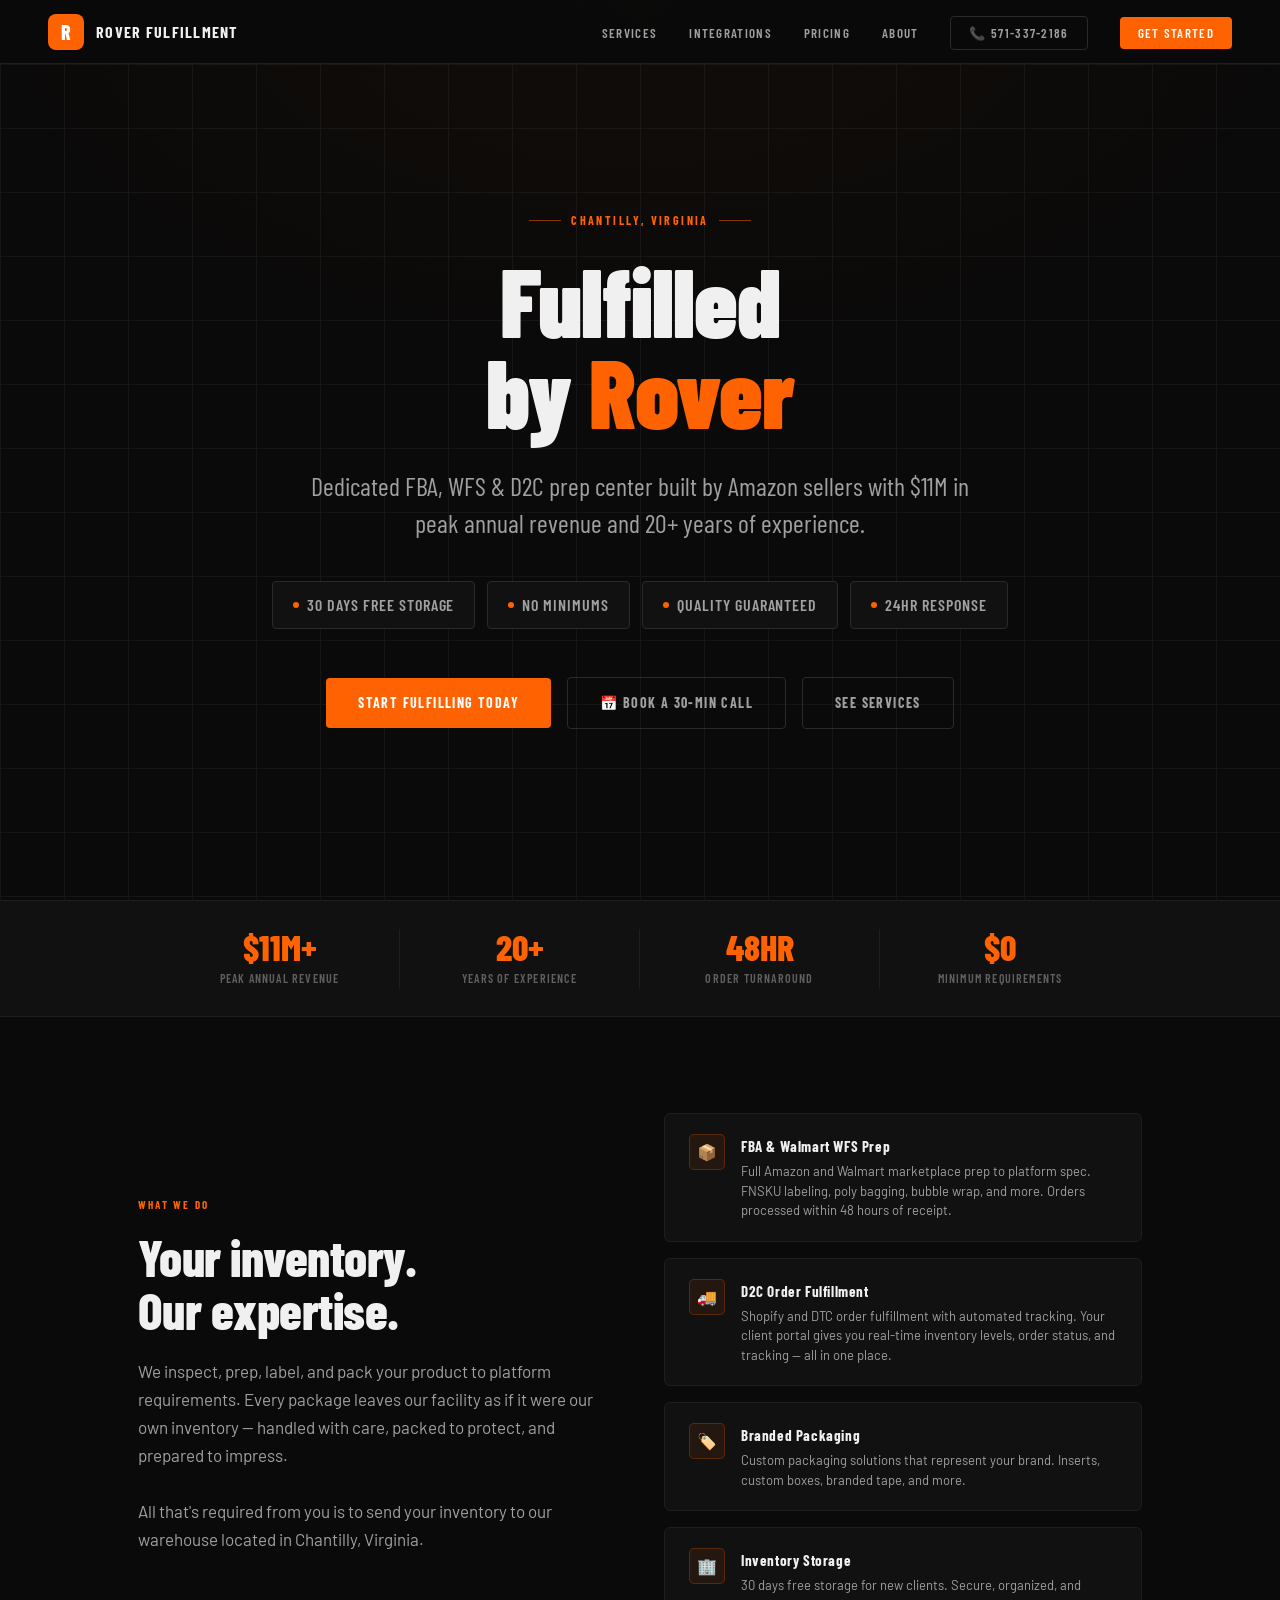
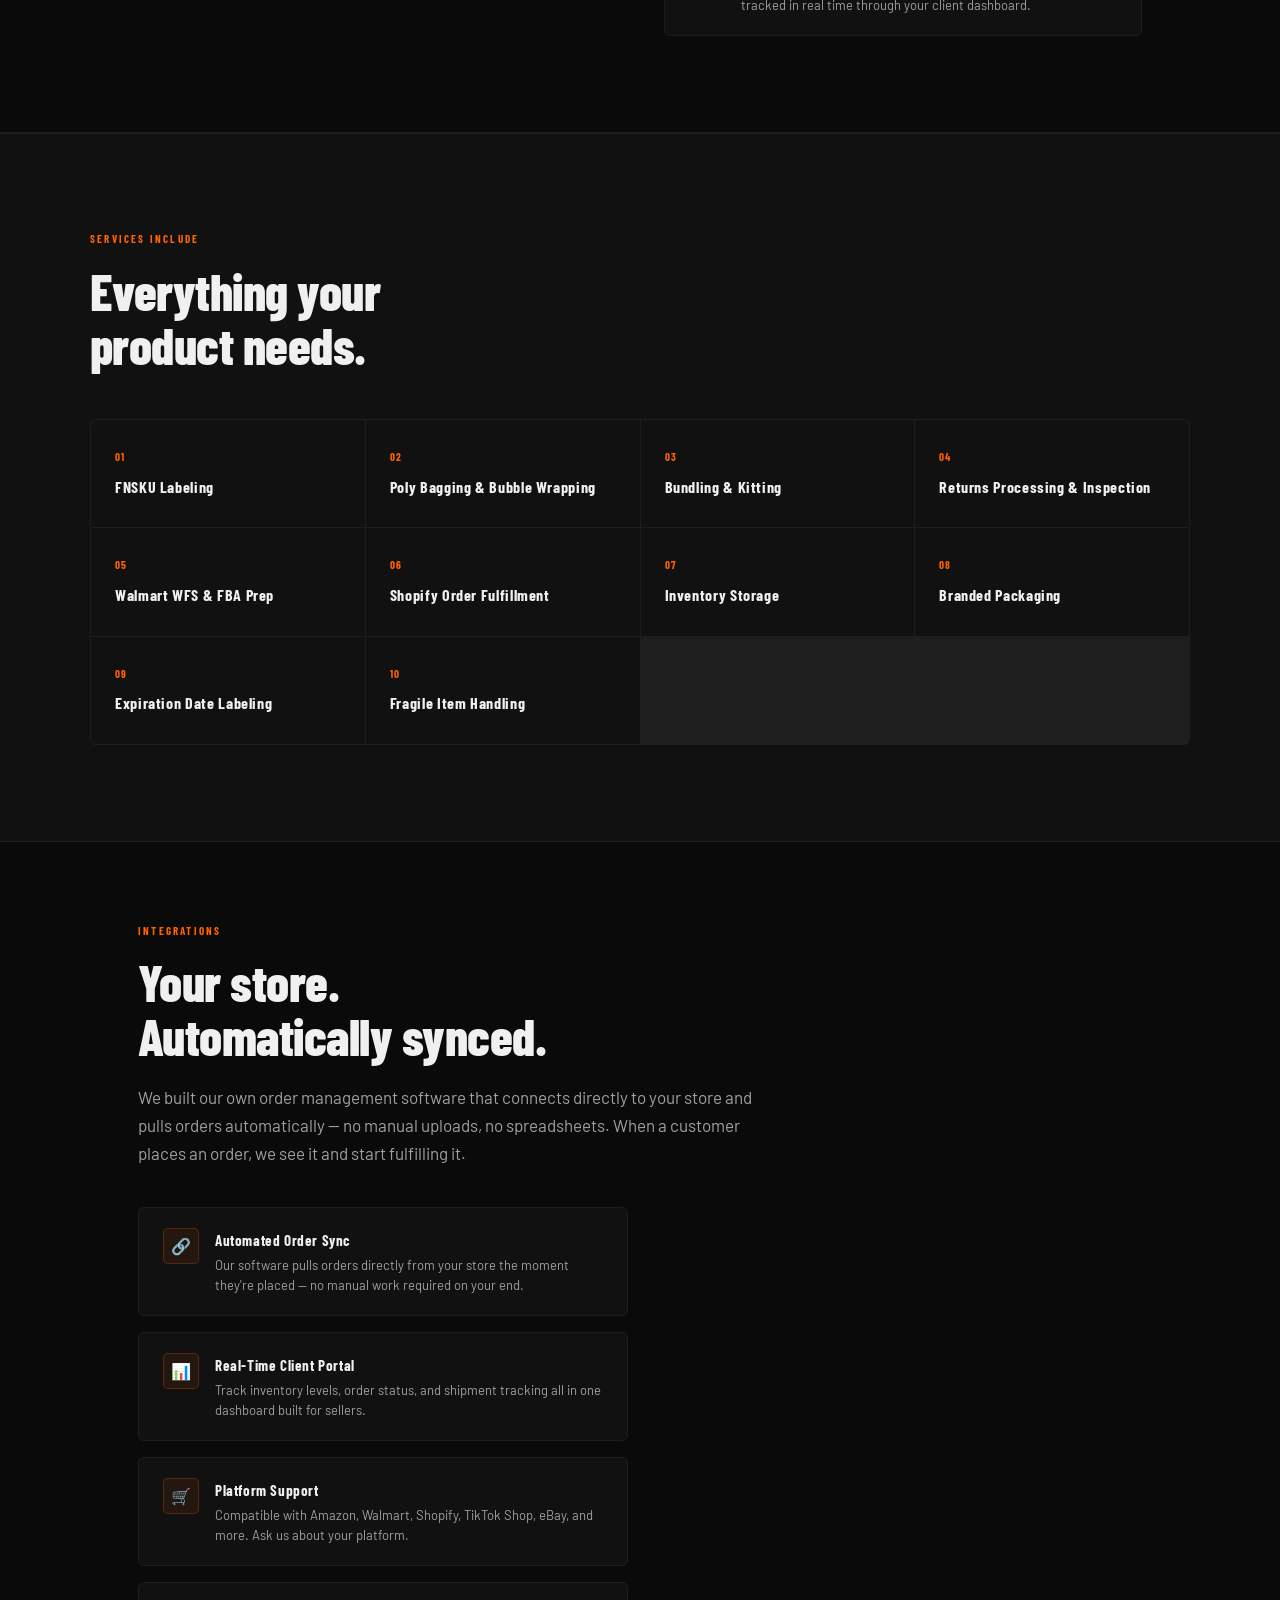
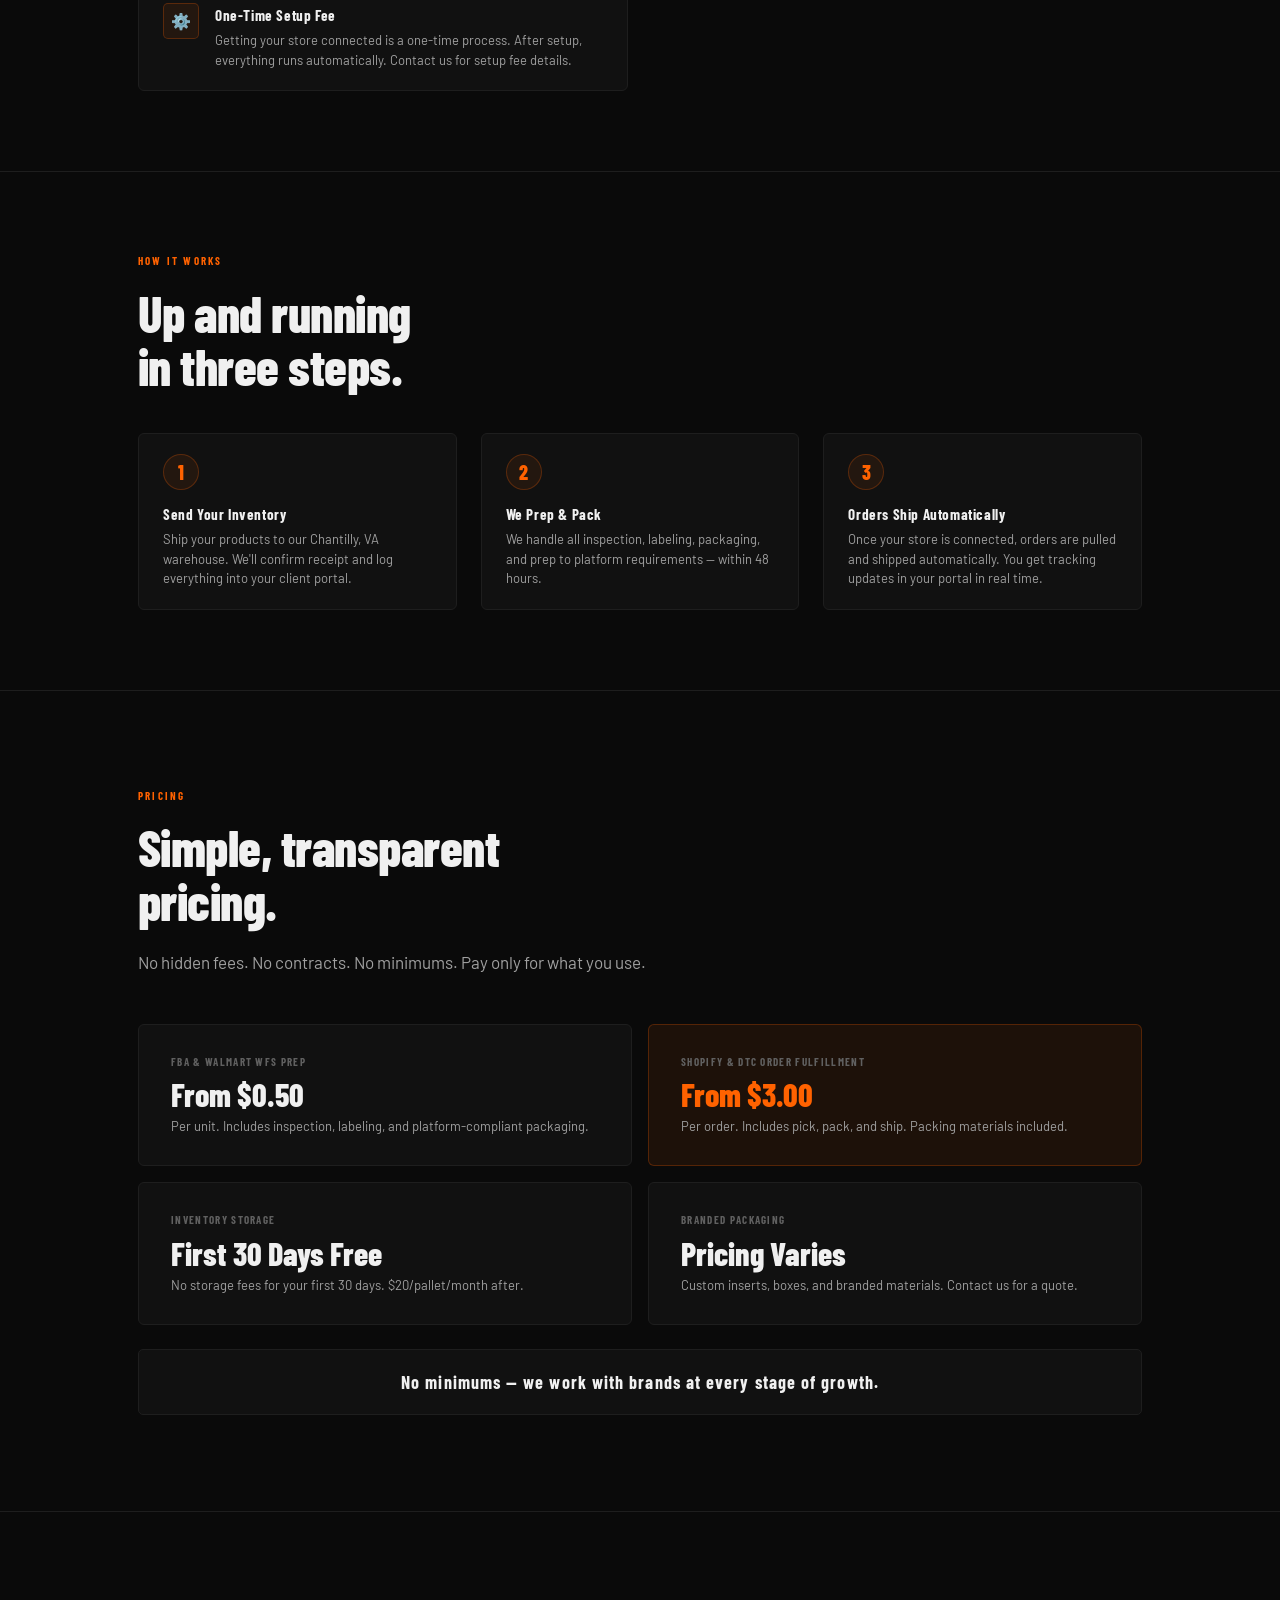
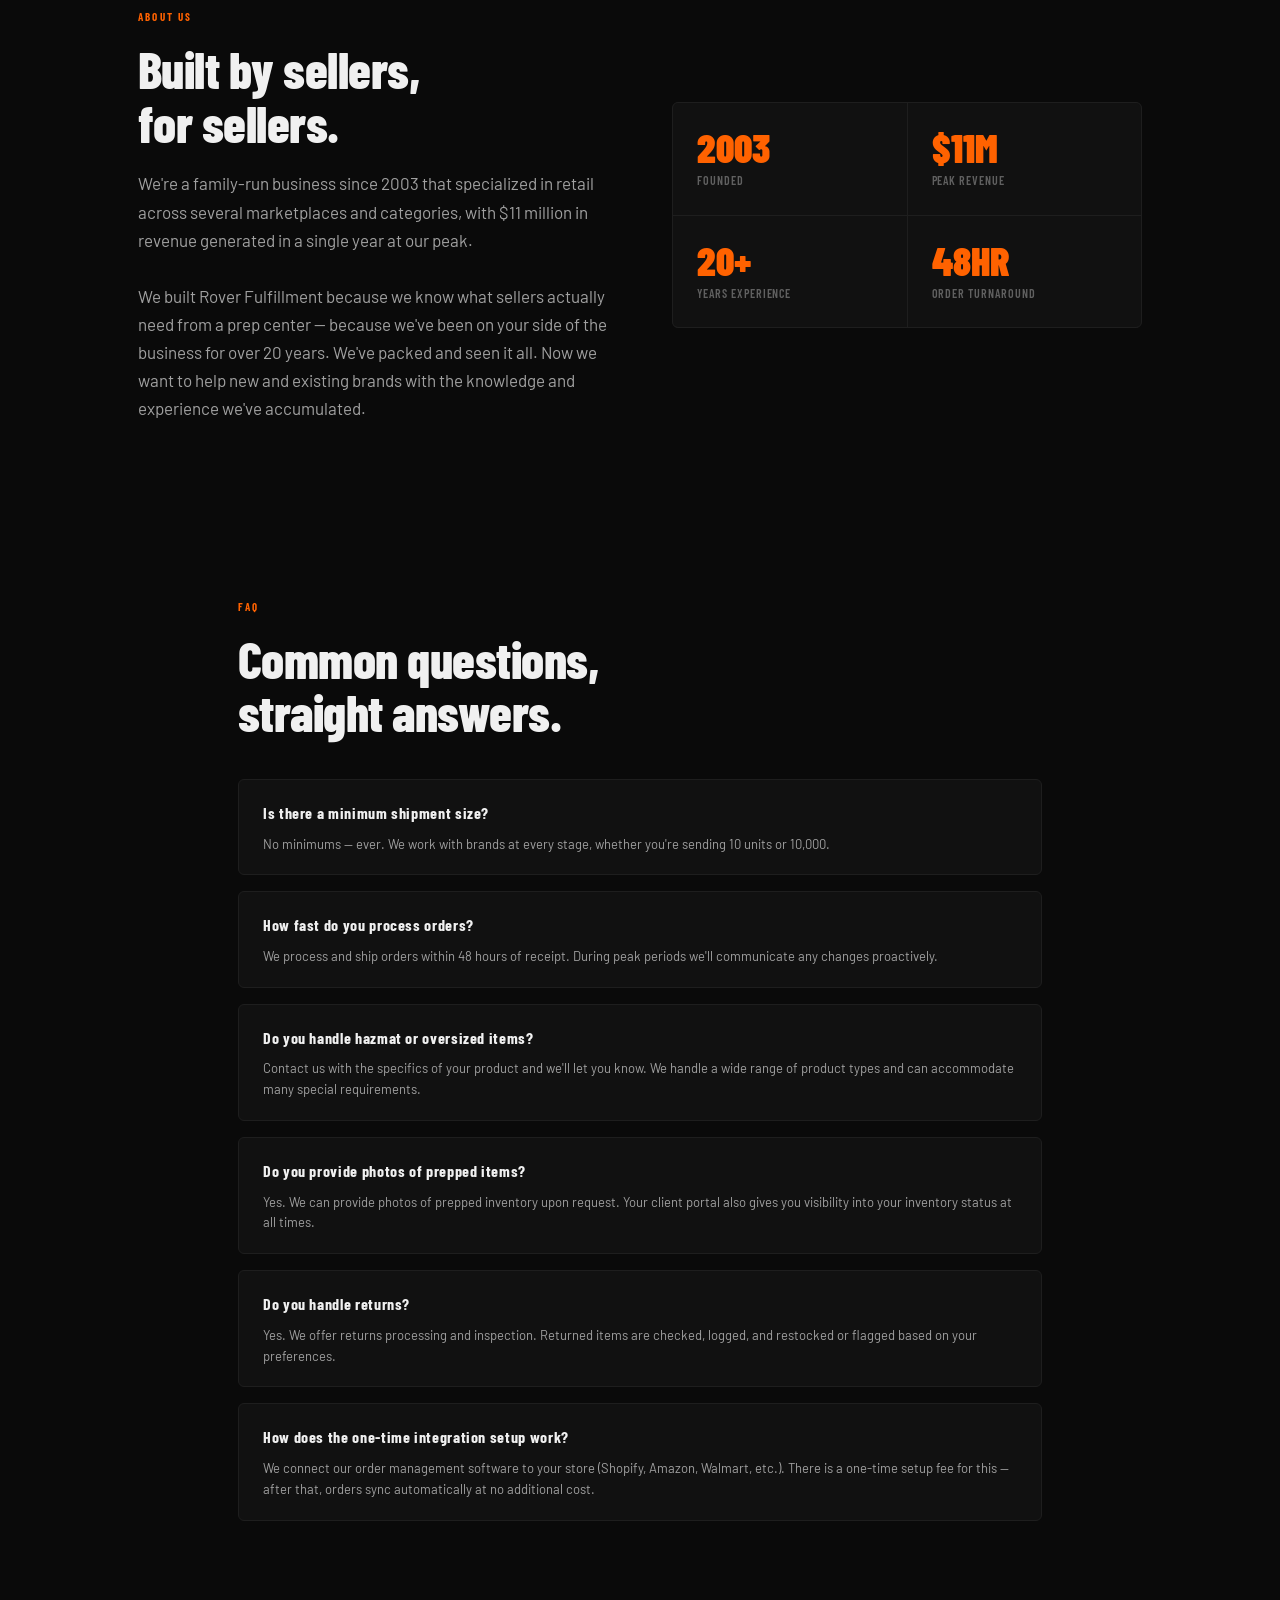
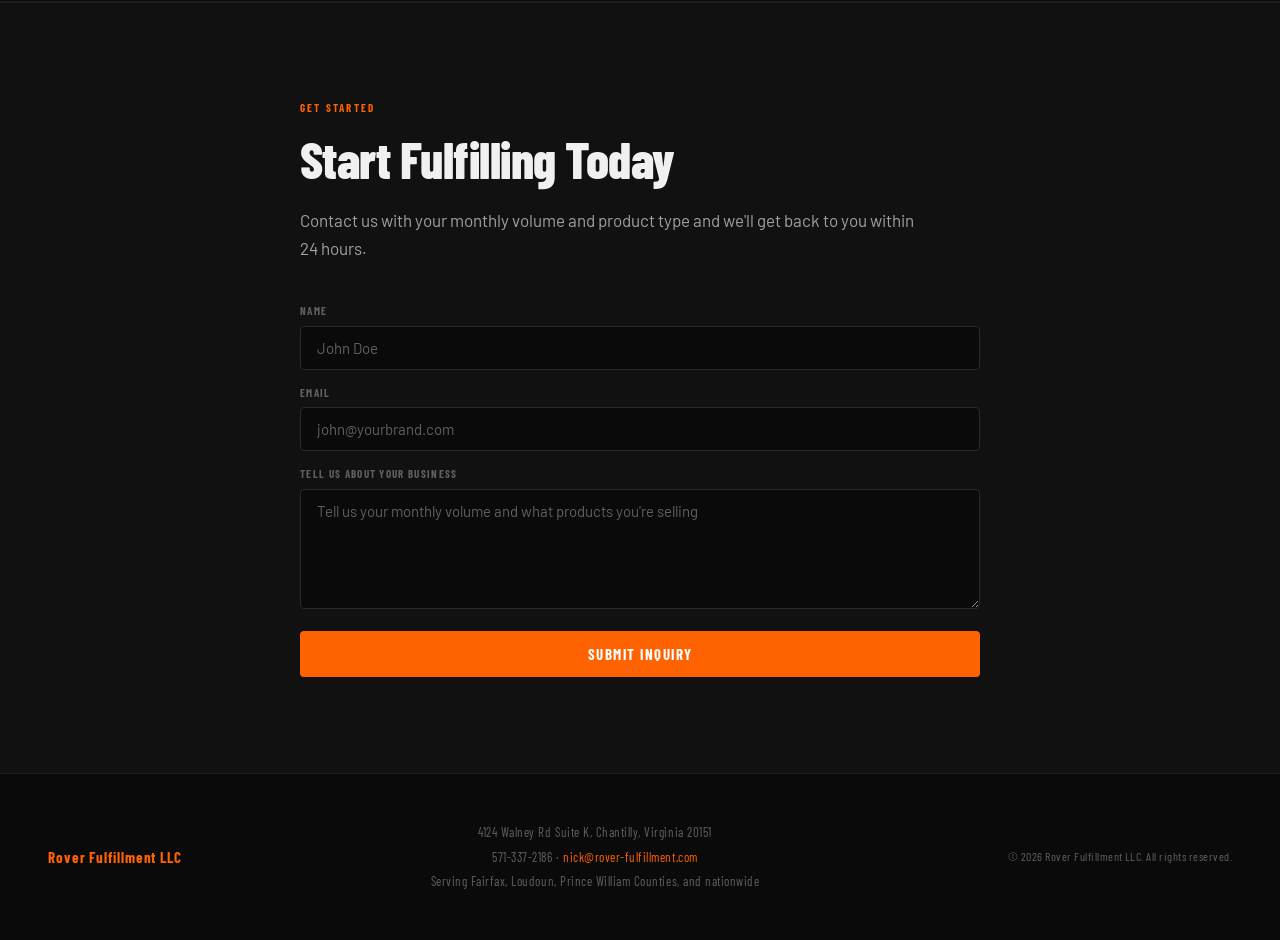
==== rover-site/public/index.html @ 61a16e82 "Add reCAPTCHA v3 to contact form" ====
<!DOCTYPE html>
<html lang="en">
<head>
  <meta charset="UTF-8" />
  <!-- Google tag (gtag.js) -->
  <script async src="https://www.googletagmanager.com/gtag/js?id=AW-18043970071"></script>
  <script>
    window.dataLayer = window.dataLayer || [];
    function gtag(){dataLayer.push(arguments);}
    gtag('js', new Date());
    gtag('config', 'GT-TX9RWXVZ');
    gtag('config', 'AW-18043970071');
  </script>
  <!-- reCAPTCHA v3 -->
  <script src="https://www.google.com/recaptcha/api.js?render=6LdF2-UsAAAAACh9Pfv2pEwq9YP8fWZXCiJZYNuj"></script>

  <meta name="viewport" content="width=device-width, initial-scale=1.0" />
  <title>Rover Fulfillment — 3PL & Prep Center, Chantilly VA</title>
  <meta name="description" content="Dedicated FBA, WFS, D2C prep center in Chantilly, Virginia. Built by Amazon sellers with $11M in annual revenue and 20+ years of experience. 30 days free storage, no minimums." />
  <link rel="preconnect" href="https://fonts.googleapis.com" />
  <link rel="preconnect" href="https://fonts.gstatic.com" crossorigin />
  <link href="https://fonts.googleapis.com/css2?family=Barlow+Condensed:wght@300;400;500;600;700;800;900&family=Barlow:wght@300;400;500;600&display=swap" rel="stylesheet" />
  <style>
    *, *::before, *::after { box-sizing: border-box; margin: 0; padding: 0; }

    :root {
      --bg: #0A0A0A;
      --surface: #111111;
      --surface-2: #181818;
      --border: #1E1E1E;
      --border-2: #2A2A2A;
      --text: #F0F0F0;
      --text-sub: #A0A0A0;
      --text-muted: #606060;
      --accent: #FF6200;
      --accent-hi: #FF7A20;
      --accent-lo: rgba(255,98,0,0.08);
      --accent-ring: rgba(255,98,0,0.25);
    }

    html { scroll-behavior: smooth; }

    body {
      background: var(--bg);
      color: var(--text);
      font-family: 'Barlow', sans-serif;
      font-size: 16px;
      line-height: 1.6;
      -webkit-font-smoothing: antialiased;
      overflow-x: hidden;
    }

    /* ── Nav ── */
    nav {
      position: fixed;
      top: 0;
      left: 0;
      right: 0;
      z-index: 100;
      display: flex;
      align-items: center;
      justify-content: space-between;
      padding: 0 48px;
      height: 64px;
      background: rgba(10,10,10,0.92);
      backdrop-filter: blur(12px);
      border-bottom: 1px solid var(--border);
    }

    .nav-logo {
      display: flex;
      align-items: center;
      gap: 12px;
      text-decoration: none;
    }

    .nav-logo-mark {
      width: 36px;
      height: 36px;
      background: var(--accent);
      border-radius: 8px;
      display: flex;
      align-items: center;
      justify-content: center;
      font-family: 'Barlow Condensed', sans-serif;
      font-size: 20px;
      font-weight: 800;
      color: #fff;
    }

    .nav-logo-text {
      font-family: 'Barlow Condensed', sans-serif;
      font-size: 16px;
      font-weight: 700;
      letter-spacing: 0.08em;
      text-transform: uppercase;
      color: var(--text);
    }

    .nav-links {
      display: flex;
      align-items: center;
      gap: 32px;
      list-style: none;
    }

    .nav-links a {
      font-family: 'Barlow Condensed', sans-serif;
      font-size: 13px;
      font-weight: 600;
      letter-spacing: 0.1em;
      text-transform: uppercase;
      color: var(--text-sub);
      text-decoration: none;
      transition: color 0.15s;
    }

    .nav-links a:hover { color: var(--text); }

    .nav-cta {
      background: var(--accent) !important;
      color: #fff !important;
      padding: 8px 18px;
      border-radius: 4px;
      transition: background 0.15s !important;
    }

    .nav-cta:hover { background: var(--accent-hi) !important; }

    /* ── Hero ── */
    .hero {
      min-height: 100vh;
      display: flex;
      flex-direction: column;
      align-items: center;
      justify-content: center;
      text-align: center;
      padding: 120px 48px 80px;
      position: relative;
      overflow: hidden;
    }

    .hero::before {
      content: '';
      position: absolute;
      inset: 0;
      background:
        radial-gradient(ellipse 80% 60% at 50% 0%, rgba(255,98,0,0.06) 0%, transparent 70%),
        linear-gradient(var(--border) 1px, transparent 1px),
        linear-gradient(90deg, var(--border) 1px, transparent 1px);
      background-size: auto, 64px 64px, 64px 64px;
      opacity: 0.6;
      pointer-events: none;
    }

    .hero-eyebrow {
      font-family: 'Barlow Condensed', sans-serif;
      font-size: 12px;
      font-weight: 700;
      letter-spacing: 0.2em;
      text-transform: uppercase;
      color: var(--accent);
      margin-bottom: 24px;
      position: relative;
      display: flex;
      align-items: center;
      gap: 10px;
    }

    .hero-eyebrow::before,
    .hero-eyebrow::after {
      content: '';
      width: 32px;
      height: 1px;
      background: var(--accent);
      opacity: 0.5;
    }

    .hero-title {
      font-family: 'Barlow Condensed', sans-serif;
      font-size: clamp(52px, 8vw, 96px);
      font-weight: 900;
      letter-spacing: -0.01em;
      line-height: 0.95;
      color: var(--text);
      margin-bottom: 8px;
      position: relative;
    }

    .hero-title span {
      color: var(--accent);
    }

    .hero-subtitle {
      font-family: 'Barlow Condensed', sans-serif;
      font-size: clamp(18px, 3vw, 26px);
      font-weight: 400;
      color: var(--text-sub);
      max-width: 680px;
      margin: 24px auto 0;
      line-height: 1.4;
      position: relative;
    }

    .hero-badges {
      display: flex;
      align-items: center;
      justify-content: center;
      gap: 12px;
      margin-top: 40px;
      flex-wrap: wrap;
      position: relative;
    }

 .hero-badge {
  display: flex;
  align-items: center;
  gap: 8px;
  padding: 10px 20px;
  background: var(--surface);
  border: 1px solid var(--border-2);
  border-radius: 4px;
  font-family: 'Barlow Condensed', sans-serif;
  font-size: 16px;
  font-weight: 600;
  letter-spacing: 0.06em;
  text-transform: uppercase;
  color: var(--text-sub);
}

    .hero-badge-dot {
      width: 6px;
      height: 6px;
      border-radius: 50%;
      background: var(--accent);
    }

    .hero-cta-row {
      display: flex;
      align-items: center;
      gap: 16px;
      margin-top: 48px;
      position: relative;
    }

    .btn-primary {
      background: var(--accent);
      color: #fff;
      padding: 14px 32px;
      border-radius: 4px;
      font-family: 'Barlow Condensed', sans-serif;
      font-size: 14px;
      font-weight: 700;
      letter-spacing: 0.1em;
      text-transform: uppercase;
      text-decoration: none;
      transition: background 0.15s;
      border: none;
      cursor: pointer;
    }

    .btn-primary:hover { background: var(--accent-hi); }

    .btn-ghost {
      background: transparent;
      color: var(--text-sub);
      padding: 14px 32px;
      border-radius: 4px;
      border: 1px solid var(--border-2);
      font-family: 'Barlow Condensed', sans-serif;
      font-size: 14px;
      font-weight: 700;
      letter-spacing: 0.1em;
      text-transform: uppercase;
      text-decoration: none;
      transition: all 0.15s;
      cursor: pointer;
    }

    .btn-ghost:hover {
      border-color: var(--border);
      color: var(--text);
    }

    /* ── Stats bar ── */
    .stats-bar {
      background: var(--surface);
      border-top: 1px solid var(--border);
      border-bottom: 1px solid var(--border);
      padding: 28px 48px;
      display: flex;
      align-items: center;
      justify-content: center;
      gap: 0;
    }

    .stat-item {
      flex: 1;
      max-width: 240px;
      display: flex;
      flex-direction: column;
      align-items: center;
      gap: 4px;
      padding: 0 32px;
      border-right: 1px solid var(--border);
    }

    .stat-item:last-child { border-right: none; }

    .stat-num {
      font-family: 'Barlow Condensed', sans-serif;
      font-size: 36px;
      font-weight: 800;
      color: var(--accent);
      line-height: 1;
    }

    .stat-label {
      font-family: 'Barlow Condensed', sans-serif;
      font-size: 12px;
      font-weight: 600;
      letter-spacing: 0.1em;
      text-transform: uppercase;
      color: var(--text-muted);
    }

    /* ── Section base ── */
    section {
      padding: 96px 48px;
      max-width: 1100px;
      margin: 0 auto;
    }

    .section-eyebrow {
      font-family: 'Barlow Condensed', sans-serif;
      font-size: 11px;
      font-weight: 700;
      letter-spacing: 0.2em;
      text-transform: uppercase;
      color: var(--accent);
      margin-bottom: 16px;
    }

    .section-title {
      font-family: 'Barlow Condensed', sans-serif;
      font-size: clamp(32px, 4vw, 52px);
      font-weight: 800;
      letter-spacing: -0.01em;
      line-height: 1.05;
      color: var(--text);
      margin-bottom: 20px;
    }

    .section-body {
      font-size: 17px;
      color: var(--text-sub);
      max-width: 620px;
      line-height: 1.65;
    }

    /* ── What we do ── */
    .what-grid {
      display: grid;
      grid-template-columns: 1fr 1fr;
      gap: 48px;
      align-items: center;
    }

    .what-left { }

    .what-right {
      display: flex;
      flex-direction: column;
      gap: 16px;
    }

    .what-card {
      background: var(--surface);
      border: 1px solid var(--border);
      border-radius: 6px;
      padding: 20px 24px;
      display: flex;
      align-items: flex-start;
      gap: 16px;
      transition: border-color 0.15s;
    }

    .what-card:hover { border-color: var(--accent-ring); }

    .what-icon {
      width: 36px;
      height: 36px;
      background: var(--accent-lo);
      border: 1px solid var(--accent-ring);
      border-radius: 5px;
      display: flex;
      align-items: center;
      justify-content: center;
      font-size: 16px;
      flex-shrink: 0;
    }

    .what-card-text h3 {
      font-family: 'Barlow Condensed', sans-serif;
      font-size: 15px;
      font-weight: 700;
      letter-spacing: 0.04em;
      color: var(--text);
      margin-bottom: 4px;
    }

    .what-card-text p {
      font-size: 13px;
      color: var(--text-sub);
      line-height: 1.5;
    }

    /* ── Services ── */
    .services-section {
      background: var(--surface);
      border-top: 1px solid var(--border);
      border-bottom: 1px solid var(--border);
      padding: 96px 48px;
    }

    .services-inner {
      max-width: 1100px;
      margin: 0 auto;
    }

    .services-grid {
      display: grid;
      grid-template-columns: repeat(4, 1fr);
      gap: 1px;
      background: var(--border);
      border: 1px solid var(--border);
      border-radius: 6px;
      overflow: hidden;
      margin-top: 48px;
    }

    .service-item {
      background: var(--surface);
      padding: 28px 24px;
      display: flex;
      flex-direction: column;
      gap: 8px;
      transition: background 0.15s;
    }

    .service-item:hover { background: var(--surface-2); }

    .service-num {
      font-family: 'Barlow Condensed', sans-serif;
      font-size: 11px;
      font-weight: 700;
      letter-spacing: 0.1em;
      color: var(--accent);
    }

    .service-name {
      font-family: 'Barlow Condensed', sans-serif;
      font-size: 16px;
      font-weight: 700;
      letter-spacing: 0.04em;
      color: var(--text);
    }

    /* ── Pricing ── */
    .pricing-grid {
      display: grid;
      grid-template-columns: repeat(2, 1fr);
      gap: 16px;
      margin-top: 48px;
    }

    .pricing-card {
      background: var(--surface);
      border: 1px solid var(--border);
      border-radius: 6px;
      padding: 28px 32px;
      transition: border-color 0.15s;
    }

    .pricing-card:hover { border-color: var(--border-2); }

    .pricing-card--featured {
      border-color: var(--accent-ring);
      background: var(--accent-lo);
    }

    .pricing-service {
      font-family: 'Barlow Condensed', sans-serif;
      font-size: 11px;
      font-weight: 700;
      letter-spacing: 0.12em;
      text-transform: uppercase;
      color: var(--text-muted);
      margin-bottom: 8px;
    }

    .pricing-price {
      font-family: 'Barlow Condensed', sans-serif;
      font-size: 32px;
      font-weight: 800;
      color: var(--text);
      line-height: 1;
      margin-bottom: 6px;
    }

    .pricing-card--featured .pricing-price { color: var(--accent); }

    .pricing-desc {
      font-size: 13px;
      color: var(--text-sub);
    }

   .pricing-note {
  margin-top: 24px;
  padding: 18px 20px;
  background: var(--surface);
  border: 1px solid var(--border);
  border-radius: 5px;
  font-family: 'Barlow Condensed', sans-serif;
  font-size: 18px;
  font-weight: 700;
  letter-spacing: 0.06em;
  color: var(--text);
  text-align: center;
}

    /* ── About ── */
    .about-grid {
      display: grid;
      grid-template-columns: 1fr 1fr;
      gap: 64px;
      align-items: center;
    }

    .about-stat-grid {
      display: grid;
      grid-template-columns: 1fr 1fr;
      gap: 1px;
      background: var(--border);
      border: 1px solid var(--border);
      border-radius: 6px;
      overflow: hidden;
    }

    .about-stat {
      background: var(--surface);
      padding: 24px;
      display: flex;
      flex-direction: column;
      gap: 4px;
    }

    .about-stat-num {
      font-family: 'Barlow Condensed', sans-serif;
      font-size: 40px;
      font-weight: 900;
      color: var(--accent);
      line-height: 1;
    }

    .about-stat-label {
      font-family: 'Barlow Condensed', sans-serif;
      font-size: 12px;
      font-weight: 600;
      letter-spacing: 0.08em;
      text-transform: uppercase;
      color: var(--text-muted);
    }

    /* ── Contact ── */
    .contact-section {
      background: var(--surface);
      border-top: 1px solid var(--border);
      padding: 96px 48px;
    }

    .contact-inner {
      max-width: 680px;
      margin: 0 auto;
    }

    .contact-form {
      display: flex;
      flex-direction: column;
      gap: 14px;
      margin-top: 40px;
    }

    .form-field {
      display: flex;
      flex-direction: column;
      gap: 6px;
    }

    .form-label {
      font-family: 'Barlow Condensed', sans-serif;
      font-size: 11px;
      font-weight: 700;
      letter-spacing: 0.12em;
      text-transform: uppercase;
      color: var(--text-muted);
    }

    .form-input,
    .form-textarea {
      background: var(--bg);
      border: 1px solid var(--border-2);
      border-radius: 4px;
      padding: 12px 16px;
      font-family: 'Barlow', sans-serif;
      font-size: 15px;
      color: var(--text);
      outline: none;
      width: 100%;
      transition: border-color 0.15s;
    }

    .form-input::placeholder,
    .form-textarea::placeholder { color: var(--text-muted); }

    .form-input:focus,
    .form-textarea:focus { border-color: var(--accent-ring); }

    .form-textarea { resize: vertical; min-height: 120px; }

    .form-submit {
      background: var(--accent);
      color: #fff;
      border: none;
      border-radius: 4px;
      padding: 14px;
      font-family: 'Barlow Condensed', sans-serif;
      font-size: 15px;
      font-weight: 700;
      letter-spacing: 0.1em;
      text-transform: uppercase;
      cursor: pointer;
      transition: background 0.15s;
      margin-top: 8px;
    }

    .form-submit:hover { background: var(--accent-hi); }

    .form-success {
      display: none;
      padding: 14px 20px;
      background: rgba(56,201,106,0.09);
      border: 1px solid rgba(56,201,106,0.2);
      border-radius: 4px;
      color: #38C96A;
      font-family: 'Barlow Condensed', sans-serif;
      font-size: 14px;
      font-weight: 600;
      letter-spacing: 0.04em;
      text-align: center;
    }

    /* ── Footer ── */
    footer {
      padding: 48px;
      border-top: 1px solid var(--border);
      display: flex;
      align-items: center;
      justify-content: space-between;
      gap: 24px;
      flex-wrap: wrap;
    }

    .footer-brand {
      font-family: 'Barlow Condensed', sans-serif;
      font-size: 15px;
      font-weight: 700;
      letter-spacing: 0.06em;
      color: var(--accent);
    }

    .footer-info {
      display: flex;
      flex-direction: column;
      gap: 4px;
      text-align: center;
    }

    .footer-addr {
      font-family: 'Barlow Condensed', sans-serif;
      font-size: 13px;
      color: var(--text-muted);
      letter-spacing: 0.04em;
    }

    .footer-addr a {
      color: var(--accent);
      text-decoration: none;
    }

    .footer-copy {
      font-family: 'Barlow Condensed', sans-serif;
      font-size: 12px;
      color: var(--text-muted);
      letter-spacing: 0.04em;
    }

    /* ── Divider line ── */
    .full-divider {
      height: 1px;
      background: var(--border);
      width: 100%;
    }

    /* ── Animations ── */
    @keyframes fadeUp {
      from { opacity: 0; transform: translateY(24px); }
      to   { opacity: 1; transform: translateY(0); }
    }

    .hero-eyebrow  { animation: fadeUp 0.6s ease both; }
    .hero-title    { animation: fadeUp 0.6s ease 0.1s both; }
    .hero-subtitle { animation: fadeUp 0.6s ease 0.2s both; }
    .hero-badges   { animation: fadeUp 0.6s ease 0.3s both; }
    .hero-cta-row  { animation: fadeUp 0.6s ease 0.4s both; }

    /* ── Responsive ── */
    @media (max-width: 900px) {
      nav { padding: 0 24px; }
      nav .nav-links { display: none; }
      section { padding: 64px 24px; }
      .hero { padding: 100px 24px 64px; }
      .stats-bar { padding: 24px; flex-wrap: wrap; gap: 24px; }
      .stat-item { border-right: none; max-width: none; }
      .what-grid { grid-template-columns: 1fr; }
      .services-grid { grid-template-columns: repeat(2, 1fr); }
      .pricing-grid { grid-template-columns: 1fr; }
      .about-grid { grid-template-columns: 1fr; }
      footer { flex-direction: column; text-align: center; padding: 32px 24px; }
      .footer-info { text-align: center; }
      .services-section { padding: 64px 24px; }
      .contact-section { padding: 64px 24px; }
    }
  </style>
</head>
<body>

  <!-- Nav -->
  <nav>
    <a href="#" class="nav-logo">
      <div class="nav-logo-mark">R</div>
      <span class="nav-logo-text">Rover Fulfillment</span>
    </a>
    <ul class="nav-links">
      <li><a href="#services">Services</a></li>
      <li><a href="#integrations">Integrations</a></li>
      <li><a href="#pricing">Pricing</a></li>
      <li><a href="#about">About</a></li>
      <li><a href="tel:5713372186" class="nav-cta" style="background: transparent !important; border: 1px solid var(--border-2); color: var(--text-sub) !important;">📞 571-337-2186</a></li>
      <li><a href="#contact" class="nav-cta">Get Started</a></li>
    </ul>
  </nav>

  <!-- Hero -->
  <div class="hero">
    <div class="hero-eyebrow">Chantilly, Virginia</div>
    <h1 class="hero-title">Fulfilled<br>by <span>Rover</span></h1>
    <p class="hero-subtitle">
      Dedicated FBA, WFS & D2C prep center built by Amazon sellers with $11M in peak annual revenue and 20+ years of experience.
    </p>
    <div class="hero-badges">
      <div class="hero-badge"><span class="hero-badge-dot"></span>30 Days Free Storage</div>
      <div class="hero-badge"><span class="hero-badge-dot"></span>No Minimums</div>
      <div class="hero-badge"><span class="hero-badge-dot"></span>Quality Guaranteed</div>
      <div class="hero-badge"><span class="hero-badge-dot"></span>24hr Response</div>
    </div>
    <div class="hero-cta-row">
      <a href="#contact" class="btn-primary">Start Fulfilling Today</a>
      <a href="https://calendly.com/nick-rover-fulfillment/30min" target="_blank" class="btn-ghost">📅 Book a 30-Min Call</a>
      <a href="#services" class="btn-ghost">See Services</a>
    </div>
  </div>

  <!-- Stats bar -->
  <div class="stats-bar">
    <div class="stat-item">
      <span class="stat-num">$11M+</span>
      <span class="stat-label">Peak Annual Revenue</span>
    </div>
    <div class="stat-item">
      <span class="stat-num">20+</span>
      <span class="stat-label">Years of Experience</span>
    </div>
    <div class="stat-item">
      <span class="stat-num">48HR</span>
      <span class="stat-label">Order Turnaround</span>
    </div>
    <div class="stat-item">
      <span class="stat-num">$0</span>
      <span class="stat-label">Minimum Requirements</span>
    </div>
  </div>

  <!-- What We Do -->
  <section id="services">
    <div class="what-grid">
      <div class="what-left">
        <div class="section-eyebrow">What We Do</div>
        <h2 class="section-title">Your inventory.<br>Our expertise.</h2>
        <p class="section-body">
          We inspect, prep, label, and pack your product to platform requirements. Every package leaves our facility as if it were our own inventory — handled with care, packed to protect, and prepared to impress.
          <br><br>
          All that's required from you is to send your inventory to our warehouse located in Chantilly, Virginia.
        </p>
      </div>
      <div class="what-right">
        <div class="what-card">
          <div class="what-icon">📦</div>
          <div class="what-card-text">
            <h3>FBA & Walmart WFS Prep</h3>
            <p>Full Amazon and Walmart marketplace prep to platform spec. FNSKU labeling, poly bagging, bubble wrap, and more. Orders processed within 48 hours of receipt.</p>
          </div>
        </div>
        <div class="what-card">
          <div class="what-icon">🚚</div>
          <div class="what-card-text">
            <h3>D2C Order Fulfillment</h3>
            <p>Shopify and DTC order fulfillment with automated tracking. Your client portal gives you real-time inventory levels, order status, and tracking — all in one place.</p>
          </div>
        </div>
        <div class="what-card">
          <div class="what-icon">🏷️</div>
          <div class="what-card-text">
            <h3>Branded Packaging</h3>
            <p>Custom packaging solutions that represent your brand. Inserts, custom boxes, branded tape, and more.</p>
          </div>
        </div>
        <div class="what-card">
          <div class="what-icon">🏢</div>
          <div class="what-card-text">
            <h3>Inventory Storage</h3>
            <p>30 days free storage for new clients. Secure, organized, and tracked in real time through your client dashboard.</p>
          </div>
        </div>
      </div>
    </div>
  </section>

  <div class="full-divider"></div>

  <!-- Services list -->
  <div class="services-section">
    <div class="services-inner">
      <div class="section-eyebrow">Services Include</div>
      <h2 class="section-title">Everything your<br>product needs.</h2>
      <div class="services-grid">
        <div class="service-item">
          <span class="service-num">01</span>
          <span class="service-name">FNSKU Labeling</span>
        </div>
        <div class="service-item">
          <span class="service-num">02</span>
          <span class="service-name">Poly Bagging & Bubble Wrapping</span>
        </div>
        <div class="service-item">
          <span class="service-num">03</span>
          <span class="service-name">Bundling & Kitting</span>
        </div>
        <div class="service-item">
          <span class="service-num">04</span>
          <span class="service-name">Returns Processing & Inspection</span>
        </div>
        <div class="service-item">
          <span class="service-num">05</span>
          <span class="service-name">Walmart WFS & FBA Prep</span>
        </div>
        <div class="service-item">
          <span class="service-num">06</span>
          <span class="service-name">Shopify Order Fulfillment</span>
        </div>
        <div class="service-item">
          <span class="service-num">07</span>
          <span class="service-name">Inventory Storage</span>
        </div>
        <div class="service-item">
          <span class="service-num">08</span>
          <span class="service-name">Branded Packaging</span>
        </div>
        <div class="service-item">
          <span class="service-num">09</span>
          <span class="service-name">Expiration Date Labeling</span>
        </div>
        <div class="service-item">
          <span class="service-num">10</span>
          <span class="service-name">Fragile Item Handling</span>
        </div>
      </div>
    </div>
  </div>

  <!-- Pricing -->
    <!-- Integrations -->
  <section id="integrations" style="padding: 80px 48px; max-width: 1100px; margin: 0 auto;">
    <div class="section-eyebrow">Integrations</div>
    <h2 class="section-title">Your store.<br>Automatically synced.</h2>
    <p class="section-body" style="max-width: 620px; margin-bottom: 40px;">
      We built our own order management software that connects directly to your store and pulls orders automatically — no manual uploads, no spreadsheets. When a customer places an order, we see it and start fulfilling it.
    </p>
    <div class="what-grid" style="gap: 24px;">
      <div class="what-right" style="display: grid; grid-template-columns: repeat(auto-fit, minmax(260px, 1fr)); gap: 16px;">
        <div class="what-card">
          <div class="what-icon">🔗</div>
          <div class="what-card-text">
            <h3>Automated Order Sync</h3>
            <p>Our software pulls orders directly from your store the moment they're placed — no manual work required on your end.</p>
          </div>
        </div>
        <div class="what-card">
          <div class="what-icon">📊</div>
          <div class="what-card-text">
            <h3>Real-Time Client Portal</h3>
            <p>Track inventory levels, order status, and shipment tracking all in one dashboard built for sellers.</p>
          </div>
        </div>
        <div class="what-card">
          <div class="what-icon">🛒</div>
          <div class="what-card-text">
            <h3>Platform Support</h3>
            <p>Compatible with Amazon, Walmart, Shopify, TikTok Shop, eBay, and more. Ask us about your platform.</p>
          </div>
        </div>
        <div class="what-card">
          <div class="what-icon">⚙️</div>
          <div class="what-card-text">
            <h3>One-Time Setup Fee</h3>
            <p>Getting your store connected is a one-time process. After setup, everything runs automatically. Contact us for setup fee details.</p>
          </div>
        </div>
      </div>
    </div>
  </section>

  <div class="full-divider"></div>

  <!-- How It Works -->
  <section style="padding: 80px 48px; max-width: 1100px; margin: 0 auto;">
    <div class="section-eyebrow">How It Works</div>
    <h2 class="section-title">Up and running<br>in three steps.</h2>
    <div style="display: grid; grid-template-columns: repeat(auto-fit, minmax(220px, 1fr)); gap: 24px; margin-top: 40px;">
      <div class="what-card" style="flex-direction: column; align-items: flex-start; gap: 12px;">
        <div class="what-icon" style="font-size: 20px; font-weight: 800; font-family: 'Barlow Condensed', sans-serif; color: var(--accent); background: var(--accent-lo); border: 1px solid var(--accent-ring); width: 36px; height: 36px; border-radius: 50%; display: flex; align-items: center; justify-content: center;">1</div>
        <div class="what-card-text">
          <h3>Send Your Inventory</h3>
          <p>Ship your products to our Chantilly, VA warehouse. We'll confirm receipt and log everything into your client portal.</p>
        </div>
      </div>
      <div class="what-card" style="flex-direction: column; align-items: flex-start; gap: 12px;">
        <div class="what-icon" style="font-size: 20px; font-weight: 800; font-family: 'Barlow Condensed', sans-serif; color: var(--accent); background: var(--accent-lo); border: 1px solid var(--accent-ring); width: 36px; height: 36px; border-radius: 50%; display: flex; align-items: center; justify-content: center;">2</div>
        <div class="what-card-text">
          <h3>We Prep & Pack</h3>
          <p>We handle all inspection, labeling, packaging, and prep to platform requirements — within 48 hours.</p>
        </div>
      </div>
      <div class="what-card" style="flex-direction: column; align-items: flex-start; gap: 12px;">
        <div class="what-icon" style="font-size: 20px; font-weight: 800; font-family: 'Barlow Condensed', sans-serif; color: var(--accent); background: var(--accent-lo); border: 1px solid var(--accent-ring); width: 36px; height: 36px; border-radius: 50%; display: flex; align-items: center; justify-content: center;">3</div>
        <div class="what-card-text">
          <h3>Orders Ship Automatically</h3>
          <p>Once your store is connected, orders are pulled and shipped automatically. You get tracking updates in your portal in real time.</p>
        </div>
      </div>
    </div>
  </section>

  <div class="full-divider"></div>

<section id="pricing">
    <div class="section-eyebrow">Pricing</div>
    <h2 class="section-title">Simple, transparent<br>pricing.</h2>
    <p class="section-body">No hidden fees. No contracts. No minimums. Pay only for what you use.</p>

    <div class="pricing-grid">
      <div class="pricing-card">
        <div class="pricing-service">FBA & Walmart WFS Prep</div>
        <div class="pricing-price">From $0.50</div>
        <div class="pricing-desc">Per unit. Includes inspection, labeling, and platform-compliant packaging.</div>
      </div>
      <div class="pricing-card pricing-card--featured">
        <div class="pricing-service">Shopify & DTC Order Fulfillment</div>
        <div class="pricing-price">From $3.00</div>
        <div class="pricing-desc">Per order. Includes pick, pack, and ship. Packing materials included.</div>
      </div>
      <div class="pricing-card">
        <div class="pricing-service">Inventory Storage</div>
        <div class="pricing-price">First 30 Days Free</div>
        <div class="pricing-desc">No storage fees for your first 30 days. $20/pallet/month after.</div>
      </div>
      <div class="pricing-card">
        <div class="pricing-service">Branded Packaging</div>
        <div class="pricing-price">Pricing Varies</div>
        <div class="pricing-desc">Custom inserts, boxes, and branded materials. Contact us for a quote.</div>
      </div>
    </div>
    <div class="pricing-note">No minimums — we work with brands at every stage of growth.</div>
  </section>

  <div class="full-divider"></div>

  <!-- About -->
  <section id="about">
    <div class="about-grid">
      <div>
        <div class="section-eyebrow">About Us</div>
        <h2 class="section-title">Built by sellers,<br>for sellers.</h2>
        <p class="section-body">
          We're a family-run business since 2003 that specialized in retail across several marketplaces and categories, with $11 million in revenue generated in a single year at our peak.
          <br><br>
          We built Rover Fulfillment because we know what sellers actually need from a prep center — because we've been on your side of the business for over 20 years. We've packed and seen it all. Now we want to help new and existing brands with the knowledge and experience we've accumulated.
        </p>
      </div>
      <div class="about-stat-grid">
        <div class="about-stat">
          <span class="about-stat-num">2003</span>
          <span class="about-stat-label">Founded</span>
        </div>
        <div class="about-stat">
          <span class="about-stat-num">$11M</span>
          <span class="about-stat-label">Peak Revenue</span>
        </div>
        <div class="about-stat">
          <span class="about-stat-num">20+</span>
          <span class="about-stat-label">Years Experience</span>
        </div>
        <div class="about-stat">
          <span class="about-stat-num">48HR</span>
          <span class="about-stat-label">Order Turnaround</span>
        </div>
      </div>
    </div>
  </section>

  <!-- FAQ -->
  <section style="padding: 80px 48px; max-width: 900px; margin: 0 auto;">
    <div class="section-eyebrow">FAQ</div>
    <h2 class="section-title">Common questions,<br>straight answers.</h2>
    <div style="margin-top: 40px; display: flex; flex-direction: column; gap: 16px;">
      <div class="what-card" style="flex-direction: column; align-items: flex-start; gap: 8px;">
        <h3 style="font-family: 'Barlow Condensed', sans-serif; font-size: 16px; font-weight: 700; letter-spacing: 0.04em; color: var(--text);">Is there a minimum shipment size?</h3>
        <p style="font-size: 13px; color: var(--text-sub); line-height: 1.6;">No minimums — ever. We work with brands at every stage, whether you're sending 10 units or 10,000.</p>
      </div>
      <div class="what-card" style="flex-direction: column; align-items: flex-start; gap: 8px;">
        <h3 style="font-family: 'Barlow Condensed', sans-serif; font-size: 16px; font-weight: 700; letter-spacing: 0.04em; color: var(--text);">How fast do you process orders?</h3>
        <p style="font-size: 13px; color: var(--text-sub); line-height: 1.6;">We process and ship orders within 48 hours of receipt. During peak periods we'll communicate any changes proactively.</p>
      </div>
      <div class="what-card" style="flex-direction: column; align-items: flex-start; gap: 8px;">
        <h3 style="font-family: 'Barlow Condensed', sans-serif; font-size: 16px; font-weight: 700; letter-spacing: 0.04em; color: var(--text);">Do you handle hazmat or oversized items?</h3>
        <p style="font-size: 13px; color: var(--text-sub); line-height: 1.6;">Contact us with the specifics of your product and we'll let you know. We handle a wide range of product types and can accommodate many special requirements.</p>
      </div>
      <div class="what-card" style="flex-direction: column; align-items: flex-start; gap: 8px;">
        <h3 style="font-family: 'Barlow Condensed', sans-serif; font-size: 16px; font-weight: 700; letter-spacing: 0.04em; color: var(--text);">Do you provide photos of prepped items?</h3>
        <p style="font-size: 13px; color: var(--text-sub); line-height: 1.6;">Yes. We can provide photos of prepped inventory upon request. Your client portal also gives you visibility into your inventory status at all times.</p>
      </div>
      <div class="what-card" style="flex-direction: column; align-items: flex-start; gap: 8px;">
        <h3 style="font-family: 'Barlow Condensed', sans-serif; font-size: 16px; font-weight: 700; letter-spacing: 0.04em; color: var(--text);">Do you handle returns?</h3>
        <p style="font-size: 13px; color: var(--text-sub); line-height: 1.6;">Yes. We offer returns processing and inspection. Returned items are checked, logged, and restocked or flagged based on your preferences.</p>
      </div>
      <div class="what-card" style="flex-direction: column; align-items: flex-start; gap: 8px;">
        <h3 style="font-family: 'Barlow Condensed', sans-serif; font-size: 16px; font-weight: 700; letter-spacing: 0.04em; color: var(--text);">How does the one-time integration setup work?</h3>
        <p style="font-size: 13px; color: var(--text-sub); line-height: 1.6;">We connect our order management software to your store (Shopify, Amazon, Walmart, etc.). There is a one-time setup fee for this — after that, orders sync automatically at no additional cost.</p>
      </div>
    </div>
  </section>

  <div class="full-divider"></div>

  <!-- Contact -->
  <div class="contact-section" id="contact">
    <div class="contact-inner">
      <div class="section-eyebrow">Get Started</div>
      <h2 class="section-title">Start Fulfilling Today</h2>
      <p class="section-body">Contact us with your monthly volume and product type and we'll get back to you within 24 hours.</p>

      <form class="contact-form" id="contactForm">
        <div class="form-field">
          <label class="form-label" for="name">Name</label>
          <input class="form-input" type="text" id="name" name="name" placeholder="John Doe" required />
        </div>
        <div class="form-field">
          <label class="form-label" for="email">Email</label>
          <input class="form-input" type="email" id="email" name="email" placeholder="john@yourbrand.com" required />
        </div>
        <div class="form-field">
          <label class="form-label" for="detail">Tell us about your business</label>
          <textarea class="form-textarea" id="detail" name="detail" placeholder="Tell us your monthly volume and what products you're selling" required></textarea>
        </div>
        <button type="submit" class="form-submit">Submit Inquiry</button>
        <div class="form-success" id="formSuccess">
          ✓ Message received — we'll be in touch within 24 hours.
        </div>
      </form>
    </div>
  </div>

  <!-- Footer -->
  <footer>
    <span class="footer-brand">Rover Fulfillment LLC</span>
    <div class="footer-info">
      <span class="footer-addr">4124 Walney Rd Suite K, Chantilly, Virginia 20151</span>
      <span class="footer-addr">571-337-2186 · <a href="mailto:nick@rover-fulfillment.com">nick@rover-fulfillment.com</a></span>
      <span class="footer-addr">Serving Fairfax, Loudoun, Prince William Counties, and nationwide</span>
    </div>
    <span class="footer-copy">© 2026 Rover Fulfillment LLC. All rights reserved.</span>
  </footer>

  <script>
    document.getElementById('contactForm').addEventListener('submit', async function(e) {
      e.preventDefault()
      const btn = this.querySelector('.form-submit')
      const success = document.getElementById('formSuccess')
      btn.textContent = 'Sending...'
      btn.disabled = true

      const data = {
        name:   document.getElementById('name').value,
        email:  document.getElementById('email').value,
        detail: document.getElementById('detail').value,
      }

      try {
        // Get reCAPTCHA v3 token
        const recaptchaToken = await grecaptcha.execute('6LdF2-UsAAAAACh9Pfv2pEwq9YP8fWZXCiJZYNuj', { action: 'contact' })
        data.recaptchaToken = recaptchaToken

        const res = await fetch('/api/contact', {
          method: 'POST',
          headers: { 'Content-Type': 'application/json' },
          body: JSON.stringify(data),
        })
        if (res.ok) {
          btn.style.display = 'none'
          success.style.display = 'block'
          gtag('event', 'conversion', { send_to: 'AW-18043970071' })
        } else {
          btn.textContent = 'Submit Inquiry'
          btn.disabled = false
          alert('Something went wrong. Please email nick@rover-fulfillment.com directly.')
        }
      } catch (err) {
        btn.textContent = 'Submit Inquiry'
        btn.disabled = false
        alert('Something went wrong. Please email nick@rover-fulfillment.com directly.')
      }
    })
  </script>
</body>
</html>
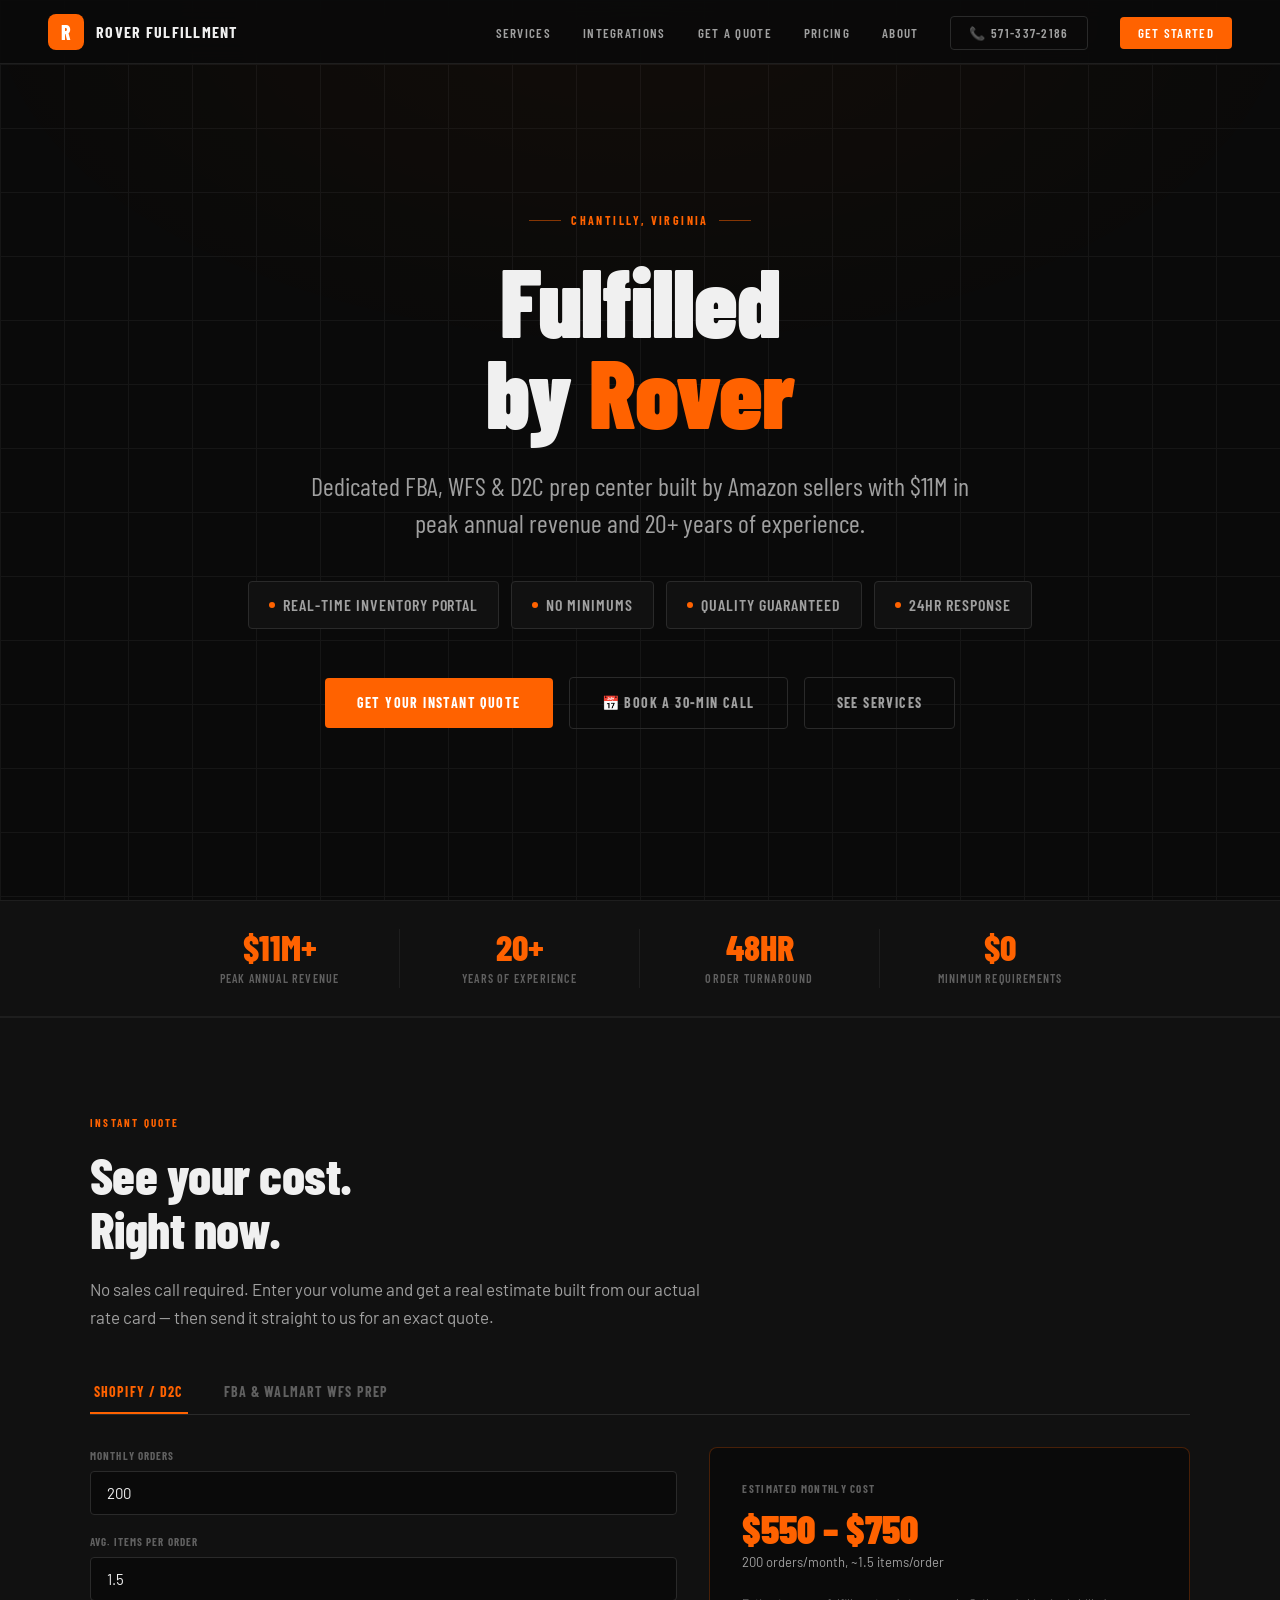
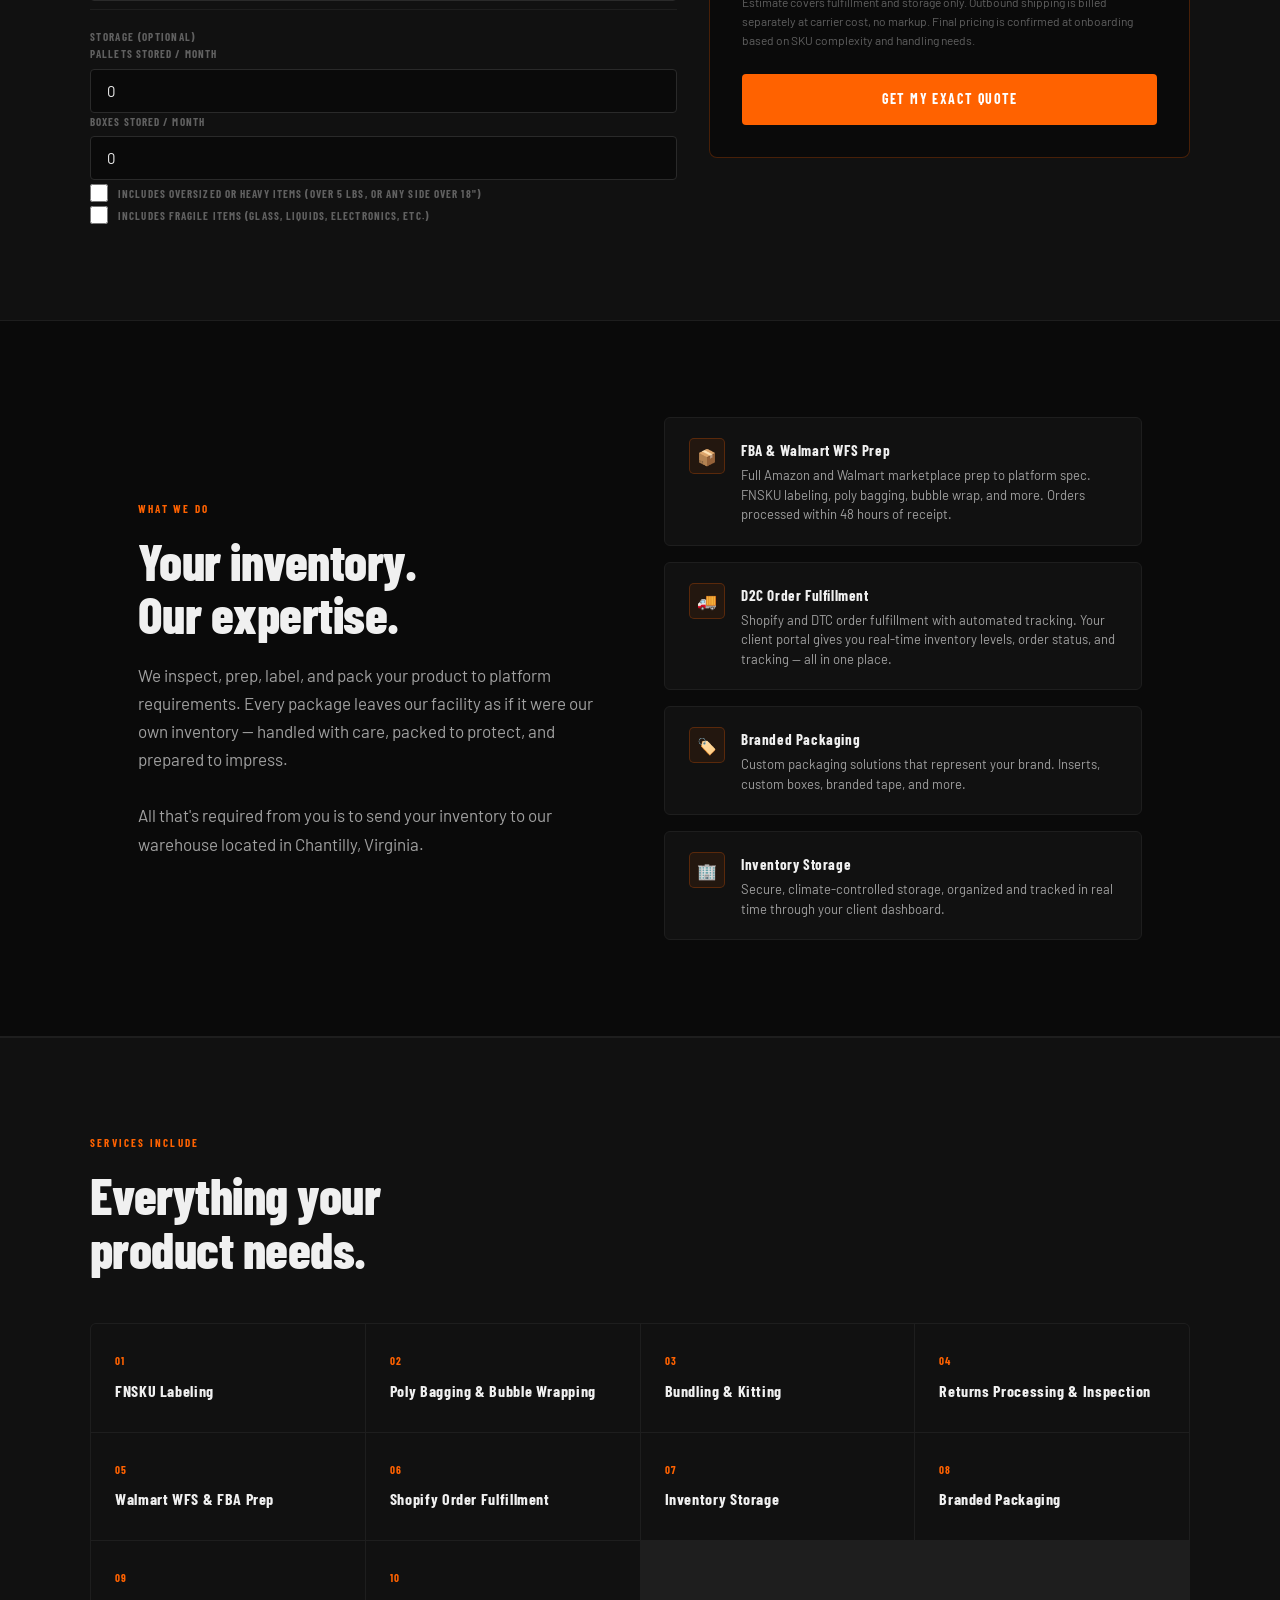
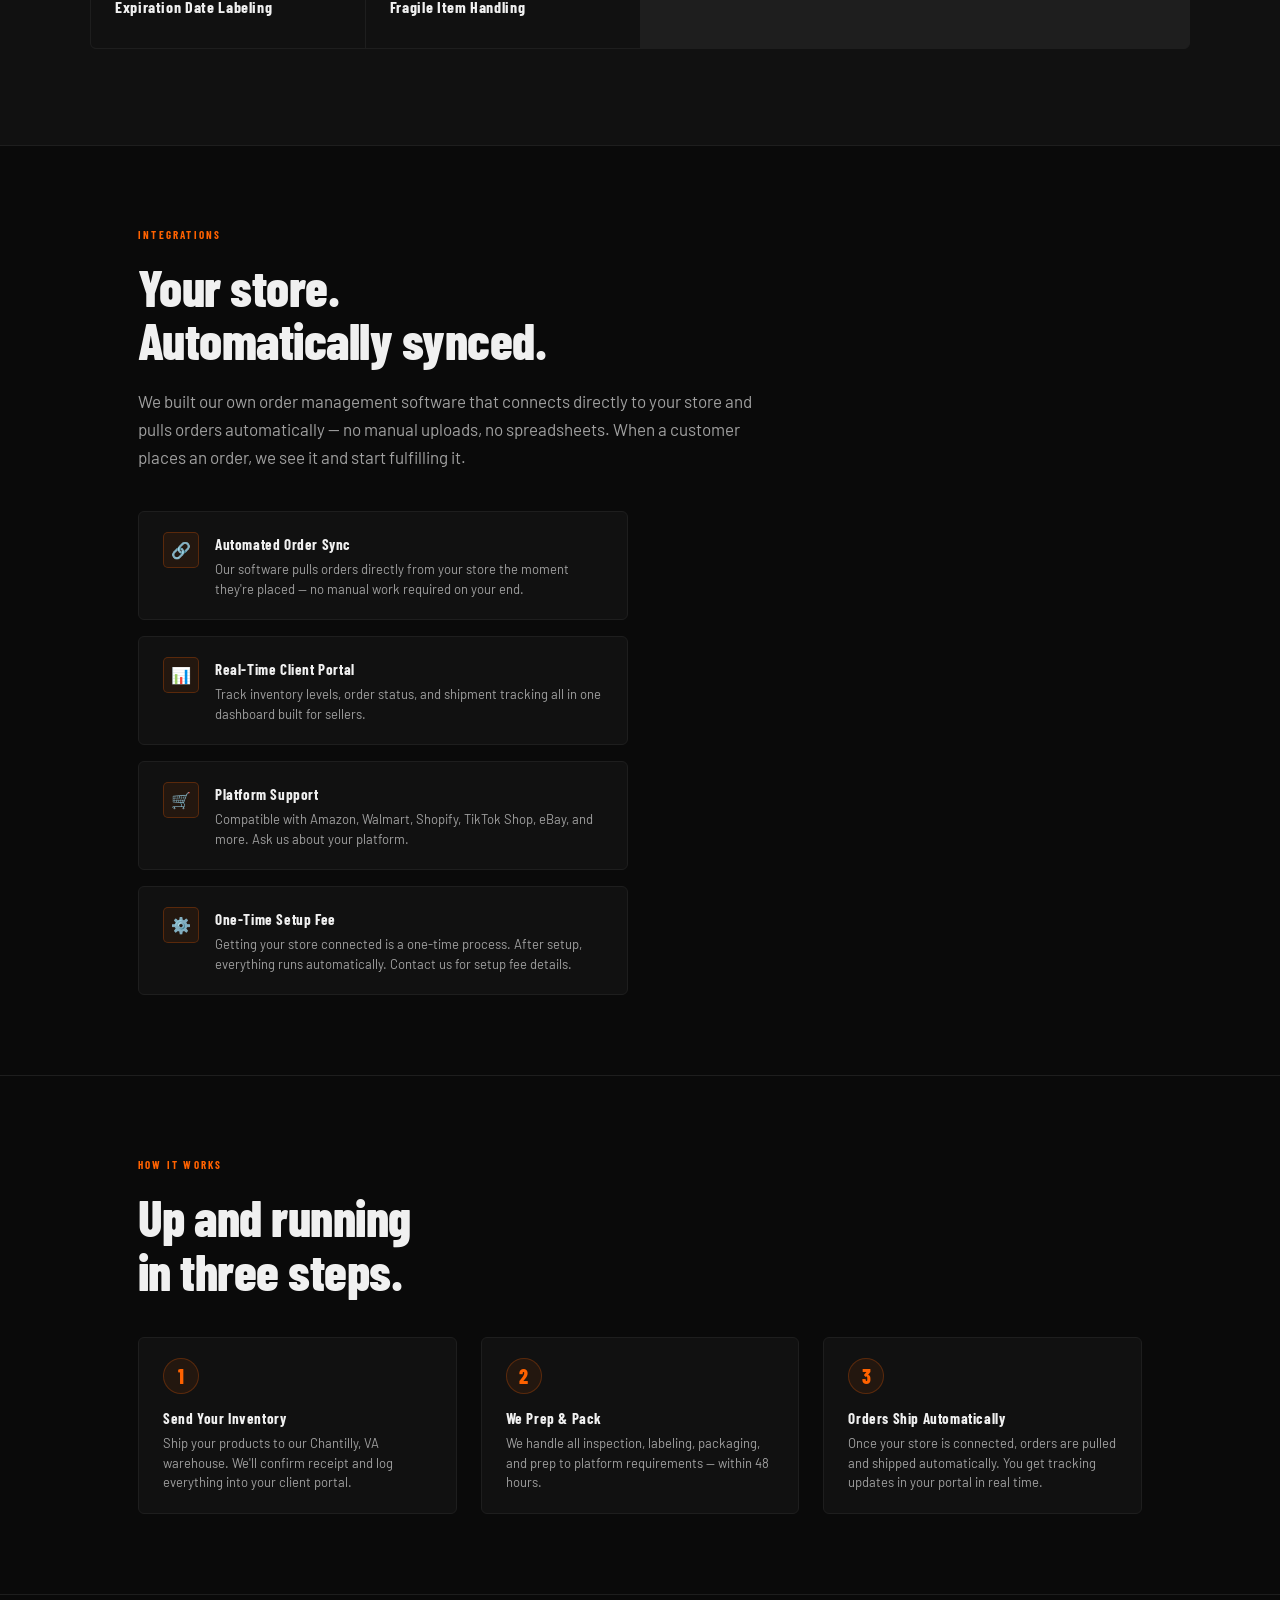
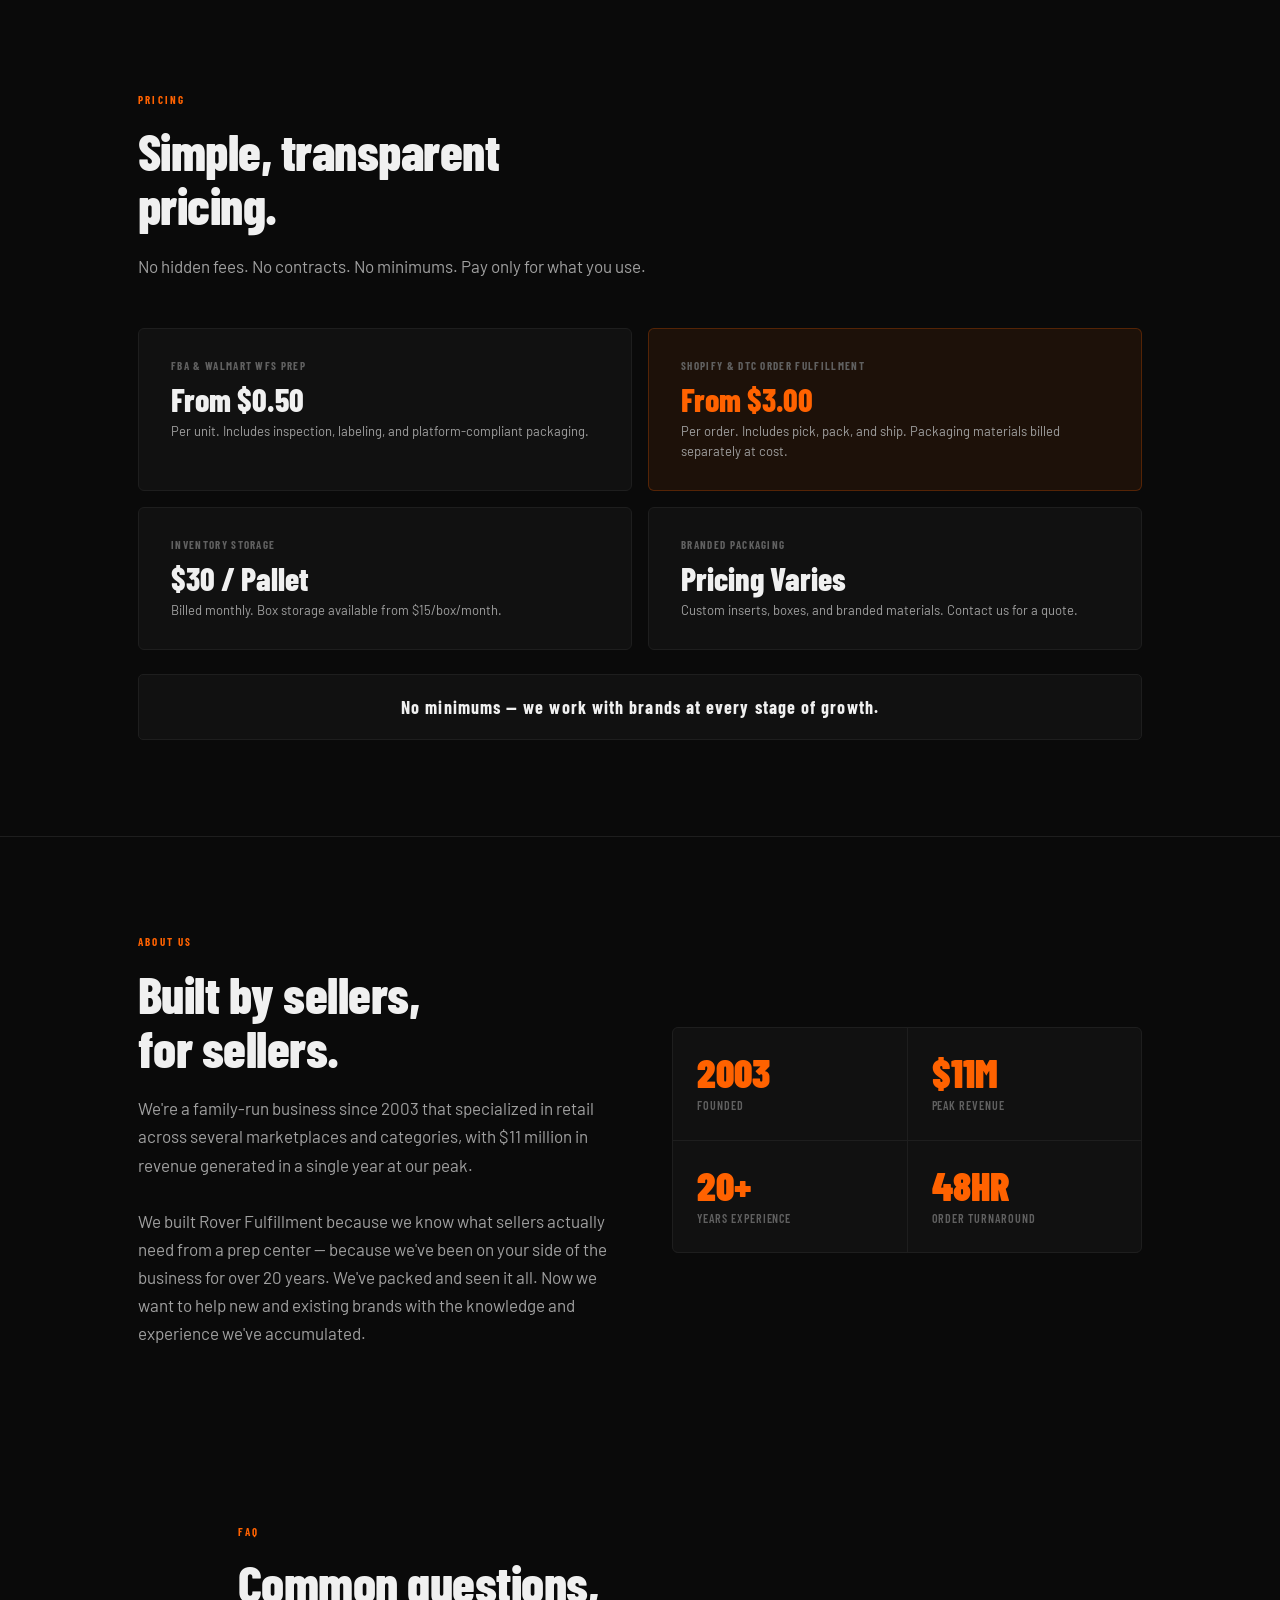
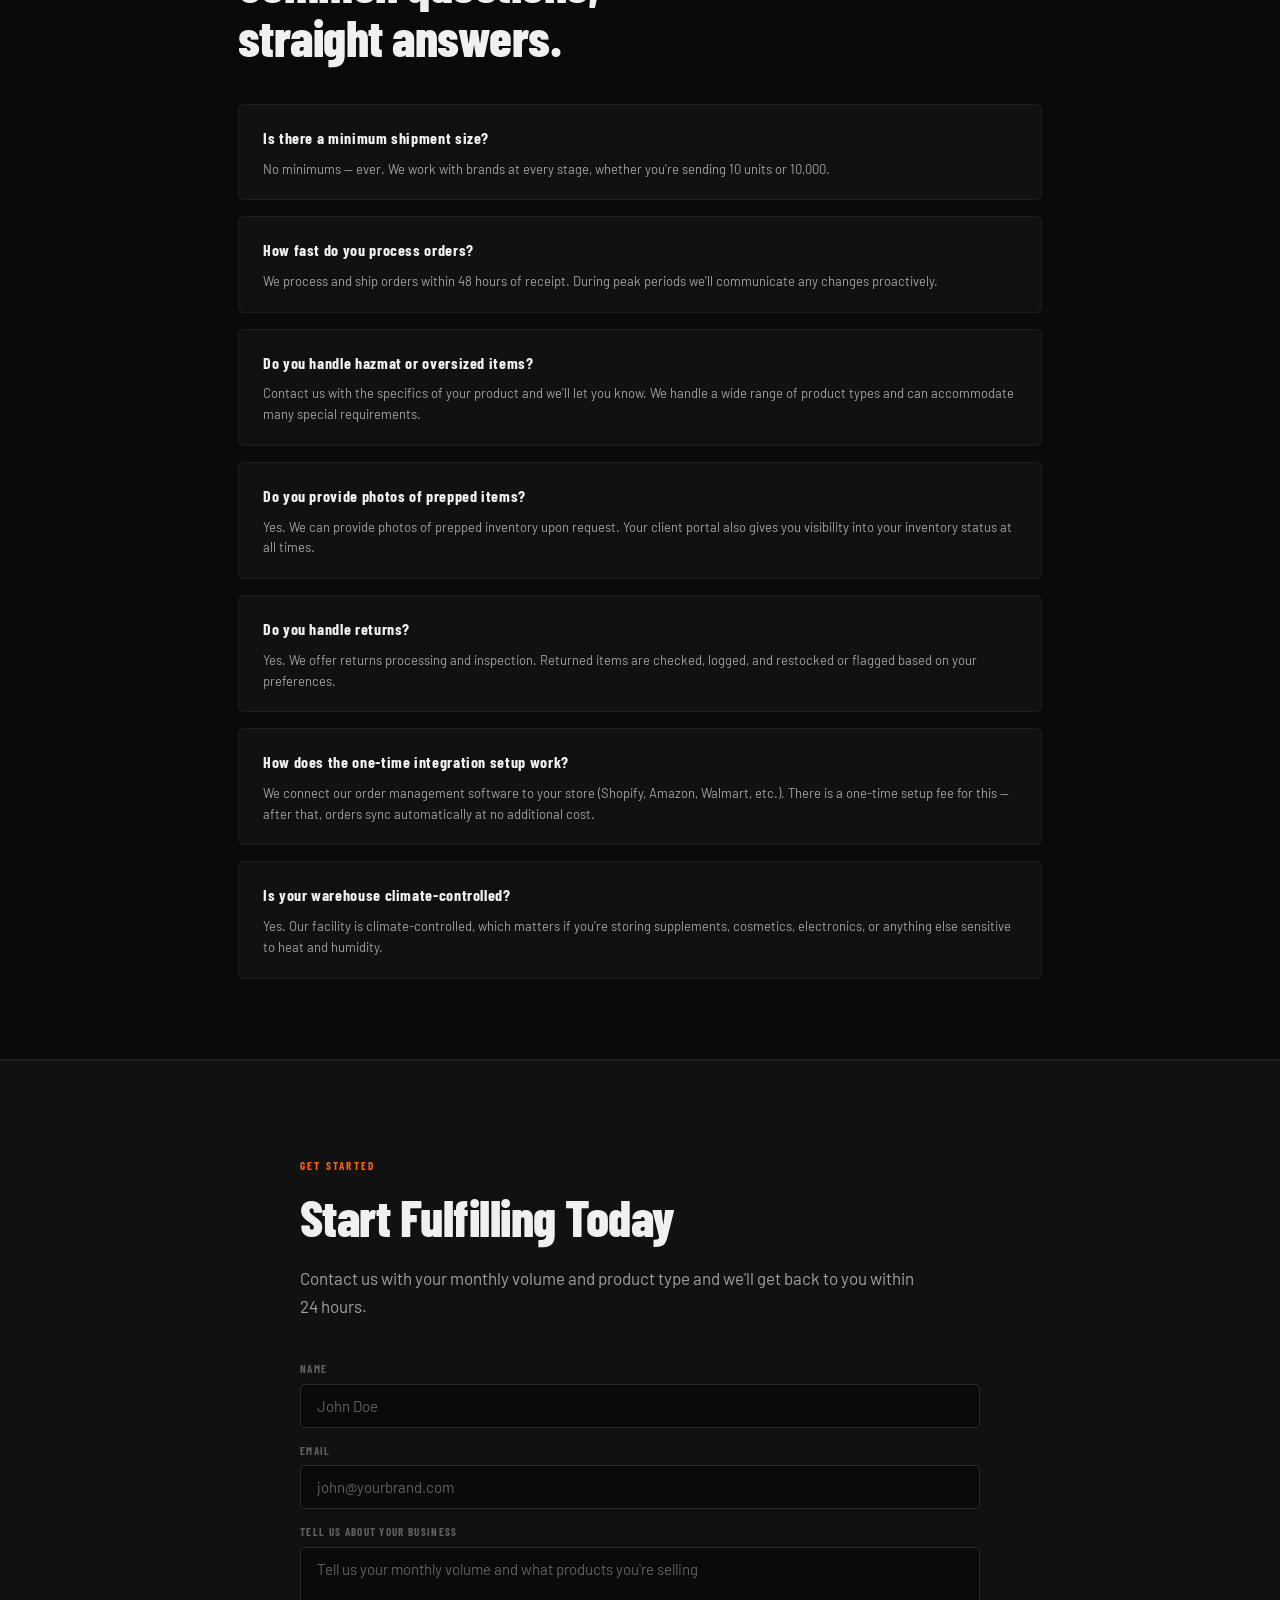
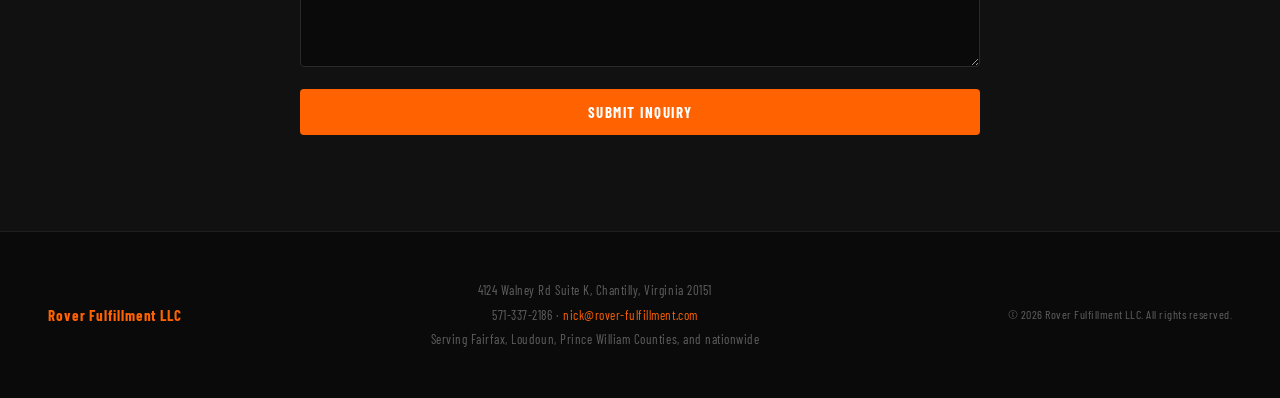
==== commit 3afe3b5a: "Add instant quote calculator, fix pricing claims, add climate control mentions - Add interactive ful" ====
--- a/rover-site/public/index.html
+++ b/rover-site/public/index.html
@@ -16,7 +16,7 @@
 
   <meta name="viewport" content="width=device-width, initial-scale=1.0" />
   <title>Rover Fulfillment — 3PL & Prep Center, Chantilly VA</title>
-  <meta name="description" content="Dedicated FBA, WFS, D2C prep center in Chantilly, Virginia. Built by Amazon sellers with $11M in annual revenue and 20+ years of experience. 30 days free storage, no minimums." />
+  <meta name="description" content="Dedicated FBA, WFS, D2C prep center in Chantilly, Virginia. Built by Amazon sellers with $11M in annual revenue and 20+ years of experience. No minimums." />
   <link rel="preconnect" href="https://fonts.googleapis.com" />
   <link rel="preconnect" href="https://fonts.gstatic.com" crossorigin />
   <link href="https://fonts.googleapis.com/css2?family=Barlow+Condensed:wght@300;400;500;600;700;800;900&family=Barlow:wght@300;400;500;600&display=swap" rel="stylesheet" />
@@ -464,6 +464,177 @@
       font-weight: 700;
       letter-spacing: 0.04em;
       color: var(--text);
+    }
+
+    /* ── Calculator ── */
+    .calc-section {
+      background: var(--surface);
+      border-top: 1px solid var(--border);
+      border-bottom: 1px solid var(--border);
+      padding: 96px 48px;
+    }
+
+    .calc-inner {
+      max-width: 1100px;
+      margin: 0 auto;
+    }
+
+    .calc-tabs {
+      display: flex;
+      gap: 8px;
+      margin-top: 40px;
+      border-bottom: 1px solid var(--border-2);
+    }
+
+    .calc-tab {
+      background: transparent;
+      border: none;
+      padding: 12px 4px;
+      margin-right: 24px;
+      font-family: 'Barlow Condensed', sans-serif;
+      font-size: 14px;
+      font-weight: 700;
+      letter-spacing: 0.08em;
+      text-transform: uppercase;
+      color: var(--text-muted);
+      cursor: pointer;
+      border-bottom: 2px solid transparent;
+      transition: color 0.15s, border-color 0.15s;
+    }
+
+    .calc-tab:hover { color: var(--text-sub); }
+
+    .calc-tab.active {
+      color: var(--accent);
+      border-bottom-color: var(--accent);
+    }
+
+    .calc-layout {
+      display: grid;
+      grid-template-columns: 1.1fr 0.9fr;
+      gap: 32px;
+      margin-top: 32px;
+      align-items: start;
+    }
+
+    .calc-panel { display: none; flex-direction: column; gap: 18px; }
+    .calc-panel.active { display: flex; }
+
+    .calc-field { display: flex; flex-direction: column; gap: 6px; }
+
+    .calc-field label {
+      font-family: 'Barlow Condensed', sans-serif;
+      font-size: 11px;
+      font-weight: 700;
+      letter-spacing: 0.1em;
+      text-transform: uppercase;
+      color: var(--text-muted);
+    }
+
+    .calc-field input {
+      background: var(--bg);
+      border: 1px solid var(--border-2);
+      border-radius: 4px;
+      padding: 12px 16px;
+      font-family: 'Barlow', sans-serif;
+      font-size: 15px;
+      color: var(--text);
+      outline: none;
+      width: 100%;
+      transition: border-color 0.15s;
+    }
+
+    .calc-field input:focus { border-color: var(--accent-ring); }
+
+    .calc-checkbox-field { margin-top: 4px; }
+
+    .calc-checkbox-label {
+      display: flex;
+      align-items: center;
+      gap: 10px;
+      font-family: 'Barlow', sans-serif;
+      font-size: 14px;
+      font-weight: 400;
+      text-transform: none;
+      letter-spacing: normal;
+      color: var(--text-sub);
+      cursor: pointer;
+    }
+
+    .calc-checkbox-label input[type="checkbox"] {
+      width: 18px;
+      height: 18px;
+      accent-color: var(--accent);
+      cursor: pointer;
+      flex-shrink: 0;
+    }
+
+    .calc-result-price.calc-result-price--custom {
+      font-size: 28px;
+    }
+
+    .calc-storage-heading {
+      font-family: 'Barlow Condensed', sans-serif;
+      font-size: 11px;
+      font-weight: 700;
+      letter-spacing: 0.12em;
+      text-transform: uppercase;
+      color: var(--text-muted);
+      margin-top: 8px;
+      padding-top: 18px;
+      border-top: 1px solid var(--border);
+    }
+
+    .calc-result {
+      background: var(--bg);
+      border: 1px solid var(--accent-ring);
+      border-radius: 8px;
+      padding: 32px;
+      position: sticky;
+      top: 88px;
+    }
+
+    .calc-result-label {
+      font-family: 'Barlow Condensed', sans-serif;
+      font-size: 11px;
+      font-weight: 700;
+      letter-spacing: 0.12em;
+      text-transform: uppercase;
+      color: var(--text-muted);
+      margin-bottom: 10px;
+    }
+
+    .calc-result-price {
+      font-family: 'Barlow Condensed', sans-serif;
+      font-size: 40px;
+      font-weight: 900;
+      color: var(--accent);
+      line-height: 1;
+      margin-bottom: 4px;
+    }
+
+    .calc-result-sub {
+      font-size: 13px;
+      color: var(--text-sub);
+      margin-bottom: 20px;
+    }
+
+    .calc-result-note {
+      font-size: 12px;
+      color: var(--text-muted);
+      line-height: 1.6;
+      margin-bottom: 24px;
+    }
+
+    .calc-result .btn-primary {
+      width: 100%;
+      text-align: center;
+      display: block;
+    }
+
+    @media (max-width: 900px) {
+      .calc-layout { grid-template-columns: 1fr; }
+      .calc-result { position: static; }
     }
 
     /* ── Pricing ── */
@@ -754,6 +925,7 @@
     <ul class="nav-links">
       <li><a href="#services">Services</a></li>
       <li><a href="#integrations">Integrations</a></li>
+      <li><a href="#calculator">Get a Quote</a></li>
       <li><a href="#pricing">Pricing</a></li>
       <li><a href="#about">About</a></li>
       <li><a href="tel:5713372186" class="nav-cta" style="background: transparent !important; border: 1px solid var(--border-2); color: var(--text-sub) !important;">📞 571-337-2186</a></li>
@@ -769,13 +941,13 @@
       Dedicated FBA, WFS & D2C prep center built by Amazon sellers with $11M in peak annual revenue and 20+ years of experience.
     </p>
     <div class="hero-badges">
-      <div class="hero-badge"><span class="hero-badge-dot"></span>30 Days Free Storage</div>
+      <div class="hero-badge"><span class="hero-badge-dot"></span>Real-Time Inventory Portal</div>
       <div class="hero-badge"><span class="hero-badge-dot"></span>No Minimums</div>
       <div class="hero-badge"><span class="hero-badge-dot"></span>Quality Guaranteed</div>
       <div class="hero-badge"><span class="hero-badge-dot"></span>24hr Response</div>
     </div>
     <div class="hero-cta-row">
-      <a href="#contact" class="btn-primary">Start Fulfilling Today</a>
+      <a href="#calculator" class="btn-primary">Get Your Instant Quote</a>
       <a href="https://calendly.com/nick-rover-fulfillment/30min" target="_blank" class="btn-ghost">📅 Book a 30-Min Call</a>
       <a href="#services" class="btn-ghost">See Services</a>
     </div>
@@ -801,6 +973,77 @@
     </div>
   </div>
 
+  <!-- Instant Quote Calculator -->
+  <div class="calc-section" id="calculator">
+    <div class="calc-inner">
+      <div class="section-eyebrow">Instant Quote</div>
+      <h2 class="section-title">See your cost.<br>Right now.</h2>
+      <p class="section-body">No sales call required. Enter your volume and get a real estimate built from our actual rate card — then send it straight to us for an exact quote.</p>
+
+      <div class="calc-tabs">
+        <button type="button" class="calc-tab active" data-tab="d2c">Shopify / D2C</button>
+        <button type="button" class="calc-tab" data-tab="fba">FBA &amp; Walmart WFS Prep</button>
+      </div>
+
+      <div class="calc-layout">
+        <div>
+          <div class="calc-panel active" id="calc-panel-d2c">
+            <div class="calc-field">
+              <label for="d2cOrders">Monthly Orders</label>
+              <input type="number" id="d2cOrders" min="0" step="1" value="200" />
+            </div>
+            <div class="calc-field">
+              <label for="d2cItems">Avg. Items Per Order</label>
+              <input type="number" id="d2cItems" min="1" step="0.1" value="1.5" />
+            </div>
+          </div>
+
+          <div class="calc-panel" id="calc-panel-fba">
+            <div class="calc-field">
+              <label for="fbaUnits">Monthly Units Prepped</label>
+              <input type="number" id="fbaUnits" min="0" step="1" value="500" />
+            </div>
+            <div class="calc-field">
+              <label for="fbaPallets">Pallets Received / Month</label>
+              <input type="number" id="fbaPallets" min="0" step="1" value="2" />
+            </div>
+          </div>
+
+          <div class="calc-storage-heading">Storage (Optional)</div>
+          <div class="calc-field">
+            <label for="storagePallets">Pallets Stored / Month</label>
+            <input type="number" id="storagePallets" min="0" step="1" value="0" />
+          </div>
+          <div class="calc-field">
+            <label for="storageBoxes">Boxes Stored / Month</label>
+            <input type="number" id="storageBoxes" min="0" step="1" value="0" />
+          </div>
+
+          <div class="calc-field calc-checkbox-field">
+            <label class="calc-checkbox-label" for="oversizedHeavy">
+              <input type="checkbox" id="oversizedHeavy" />
+              <span>Includes oversized or heavy items (over 5 lbs, or any side over 18")</span>
+            </label>
+          </div>
+          <div class="calc-field calc-checkbox-field">
+            <label class="calc-checkbox-label" for="includesFragile">
+              <input type="checkbox" id="includesFragile" />
+              <span>Includes fragile items (glass, liquids, electronics, etc.)</span>
+            </label>
+          </div>
+        </div>
+
+        <div class="calc-result">
+          <div class="calc-result-label">Estimated Monthly Cost</div>
+          <div class="calc-result-price" id="calcResultPrice">$0 – $0</div>
+          <div class="calc-result-sub" id="calcResultSub">Based on the inputs to the left.</div>
+          <div class="calc-result-note" id="calcResultNote">Estimate covers fulfillment and storage only. Outbound shipping is billed separately at carrier cost, no markup. Final pricing is confirmed at onboarding based on SKU complexity and handling needs.</div>
+          <a href="#contact" class="btn-primary" id="calcCta">Get My Exact Quote</a>
+        </div>
+      </div>
+    </div>
+  </div>
+
   <!-- What We Do -->
   <section id="services">
     <div class="what-grid">
@@ -839,7 +1082,7 @@
           <div class="what-icon">🏢</div>
           <div class="what-card-text">
             <h3>Inventory Storage</h3>
-            <p>30 days free storage for new clients. Secure, organized, and tracked in real time through your client dashboard.</p>
+            <p>Secure, climate-controlled storage, organized and tracked in real time through your client dashboard.</p>
           </div>
         </div>
       </div>
@@ -987,12 +1230,12 @@
       <div class="pricing-card pricing-card--featured">
         <div class="pricing-service">Shopify & DTC Order Fulfillment</div>
         <div class="pricing-price">From $3.00</div>
-        <div class="pricing-desc">Per order. Includes pick, pack, and ship. Packing materials included.</div>
+        <div class="pricing-desc">Per order. Includes pick, pack, and ship. Packaging materials billed separately at cost.</div>
       </div>
       <div class="pricing-card">
         <div class="pricing-service">Inventory Storage</div>
-        <div class="pricing-price">First 30 Days Free</div>
-        <div class="pricing-desc">No storage fees for your first 30 days. $20/pallet/month after.</div>
+        <div class="pricing-price">$30 / Pallet</div>
+        <div class="pricing-desc">Billed monthly. Box storage available from $15/box/month.</div>
       </div>
       <div class="pricing-card">
         <div class="pricing-service">Branded Packaging</div>
@@ -1067,6 +1310,10 @@
         <h3 style="font-family: 'Barlow Condensed', sans-serif; font-size: 16px; font-weight: 700; letter-spacing: 0.04em; color: var(--text);">How does the one-time integration setup work?</h3>
         <p style="font-size: 13px; color: var(--text-sub); line-height: 1.6;">We connect our order management software to your store (Shopify, Amazon, Walmart, etc.). There is a one-time setup fee for this — after that, orders sync automatically at no additional cost.</p>
       </div>
+      <div class="what-card" style="flex-direction: column; align-items: flex-start; gap: 8px;">
+        <h3 style="font-family: 'Barlow Condensed', sans-serif; font-size: 16px; font-weight: 700; letter-spacing: 0.04em; color: var(--text);">Is your warehouse climate-controlled?</h3>
+        <p style="font-size: 13px; color: var(--text-sub); line-height: 1.6;">Yes. Our facility is climate-controlled, which matters if you're storing supplements, cosmetics, electronics, or anything else sensitive to heat and humidity.</p>
+      </div>
     </div>
   </section>
 
@@ -1112,6 +1359,132 @@
   </footer>
 
   <script>
+    // ── Instant Quote Calculator ──
+    (function () {
+      const tabs = document.querySelectorAll('.calc-tab')
+      const panels = {
+        d2c: document.getElementById('calc-panel-d2c'),
+        fba: document.getElementById('calc-panel-fba'),
+      }
+      let activeTab = 'd2c'
+
+      tabs.forEach(tab => {
+        tab.addEventListener('click', () => {
+          activeTab = tab.dataset.tab
+          tabs.forEach(t => t.classList.toggle('active', t === tab))
+          Object.keys(panels).forEach(key => panels[key].classList.toggle('active', key === activeTab))
+          recalc()
+        })
+      })
+
+      const fmt = n => '$' + Math.round(n).toLocaleString('en-US')
+
+      function calcD2C() {
+        const orders = Math.max(0, parseFloat(document.getElementById('d2cOrders').value) || 0)
+        const avgItems = Math.max(1, parseFloat(document.getElementById('d2cItems').value) || 1)
+        const ordersPerDay = orders / 30
+        let discount = 0
+        if (ordersPerDay >= 100) discount = 0.50
+        else if (ordersPerDay >= 50) discount = 0.25
+        const extraItems = Math.max(0, avgItems - 1)
+        const perOrderLow = Math.max(0, 2.00 - discount) + extraItems * 1.50
+        const perOrderHigh = Math.max(0, 3.00 - discount) + extraItems * 1.50
+        return {
+          low: perOrderLow * orders,
+          high: perOrderHigh * orders,
+          summary: `${orders} orders/month, ~${avgItems} items/order`,
+        }
+      }
+
+      function calcFBA() {
+        const units = Math.max(0, parseFloat(document.getElementById('fbaUnits').value) || 0)
+        const pallets = Math.max(0, parseFloat(document.getElementById('fbaPallets').value) || 0)
+        const prepLow = units * 0.40
+        const prepHigh = units * 0.50
+        const receivingLow = pallets * 20 + (pallets > 0 ? 35 : 0)
+        const receivingHigh = pallets * 20 + (pallets > 0 ? 100 : 0)
+        return {
+          low: prepLow + receivingLow,
+          high: prepHigh + receivingHigh,
+          summary: `${units} units/month prepped, ${pallets} pallets received/month`,
+        }
+      }
+
+      function calcStorage() {
+        const pallets = Math.max(0, parseFloat(document.getElementById('storagePallets').value) || 0)
+        const boxes = Math.max(0, parseFloat(document.getElementById('storageBoxes').value) || 0)
+        return {
+          cost: pallets * 30 + boxes * 15,
+          summary: (pallets || boxes) ? `${pallets} pallets + ${boxes} boxes stored/month` : '',
+        }
+      }
+
+      const DEFAULT_NOTE = 'Estimate covers fulfillment and storage only. Outbound shipping is billed separately at carrier cost, no markup. Final pricing is confirmed at onboarding based on SKU complexity and handling needs.'
+      const SPECIAL_NOTES = {
+        oversized: "oversized or heavy items (over 5 lbs, or any side over 18\")",
+        fragile: "fragile items",
+      }
+
+      let lastResult = null
+
+      function recalc() {
+        const priceEl = document.getElementById('calcResultPrice')
+        const subEl = document.getElementById('calcResultSub')
+        const noteEl = document.getElementById('calcResultNote')
+        const oversized = document.getElementById('oversizedHeavy').checked
+        const fragile = document.getElementById('includesFragile').checked
+
+        const base = activeTab === 'd2c' ? calcD2C() : calcFBA()
+        const storage = calcStorage()
+        const subParts = [base.summary]
+        if (storage.summary) subParts.push(storage.summary)
+        const tabLabel = activeTab === 'd2c' ? 'Shopify / D2C fulfillment' : 'FBA & Walmart WFS prep'
+
+        const flags = []
+        if (oversized) flags.push('oversized')
+        if (fragile) flags.push('fragile')
+
+        if (flags.length) {
+          priceEl.textContent = 'Custom Quote'
+          priceEl.classList.add('calc-result-price--custom')
+          subEl.textContent = subParts.join(' · ')
+          const named = flags.map(f => SPECIAL_NOTES[f]).join(' and ')
+          noteEl.textContent = `We don't yet have standard rates for ${named} — those are priced individually based on the product. Send us your product details and we'll follow up with exact pricing.`
+          lastResult = { tab: tabLabel, flags, summary: subParts.join(', ') }
+          return
+        }
+
+        priceEl.classList.remove('calc-result-price--custom')
+        noteEl.textContent = DEFAULT_NOTE
+        const low = base.low + storage.cost
+        const high = base.high + storage.cost
+        priceEl.textContent = `${fmt(low)} – ${fmt(high)}`
+        subEl.textContent = subParts.join(' · ')
+
+        lastResult = { tab: tabLabel, flags: [], low, high, summary: subParts.join(', ') }
+      }
+
+      document.querySelectorAll('.calc-field input').forEach(input => {
+        input.addEventListener('input', recalc)
+        input.addEventListener('change', recalc)
+      })
+
+      document.getElementById('calcCta').addEventListener('click', function () {
+        if (!lastResult) return
+        const detail = document.getElementById('detail')
+        if (detail && !detail.value.trim()) {
+          if (lastResult.flags.length) {
+            const named = lastResult.flags.map(f => SPECIAL_NOTES[f]).join(' and ')
+            detail.value = `Interested in ${lastResult.tab}. ${lastResult.summary}. This includes ${named}, so I need a custom quote rather than the standard rate.`
+          } else {
+            detail.value = `Interested in ${lastResult.tab}. ${lastResult.summary}. Estimated from your calculator: ${fmt(lastResult.low)}–${fmt(lastResult.high)}/month. Please send an exact quote.`
+          }
+        }
+      })
+
+      recalc()
+    })()
+
     document.getElementById('contactForm').addEventListener('submit', async function(e) {
       e.preventDefault()
       const btn = this.querySelector('.form-submit')
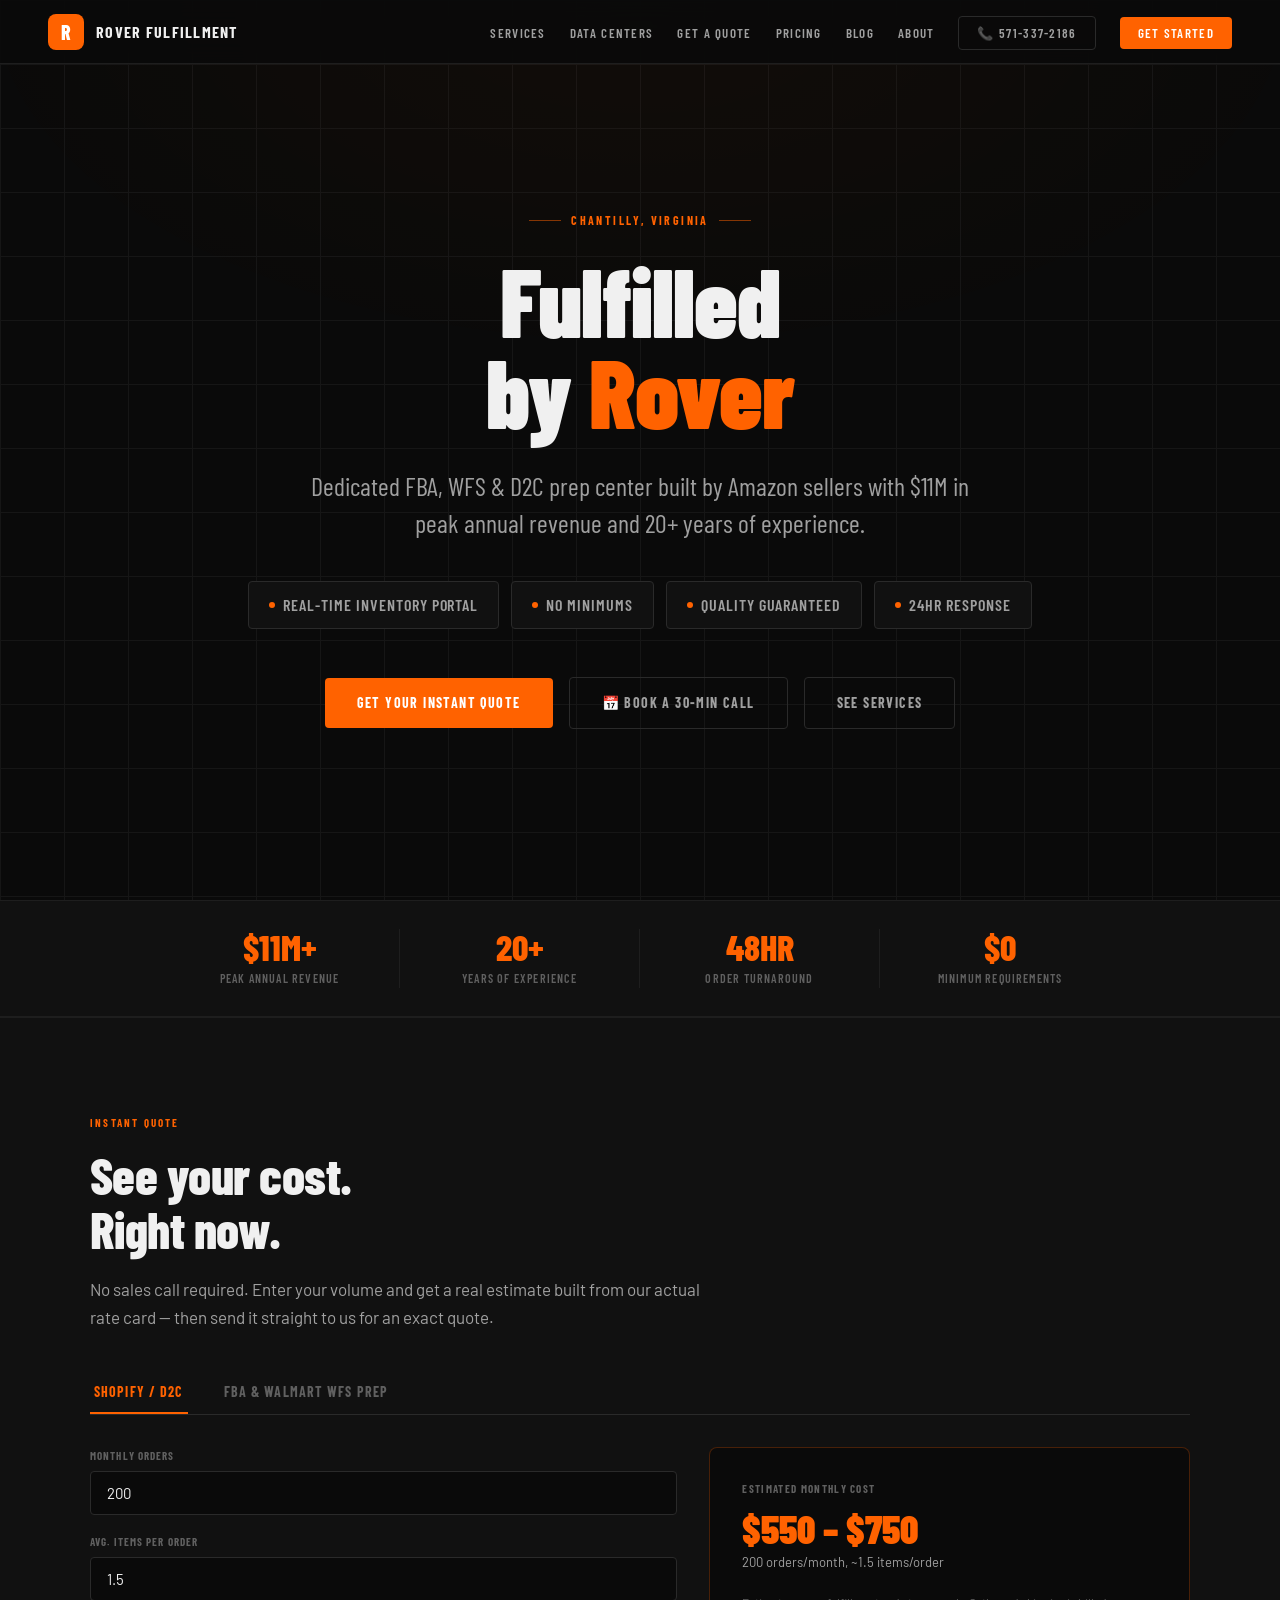
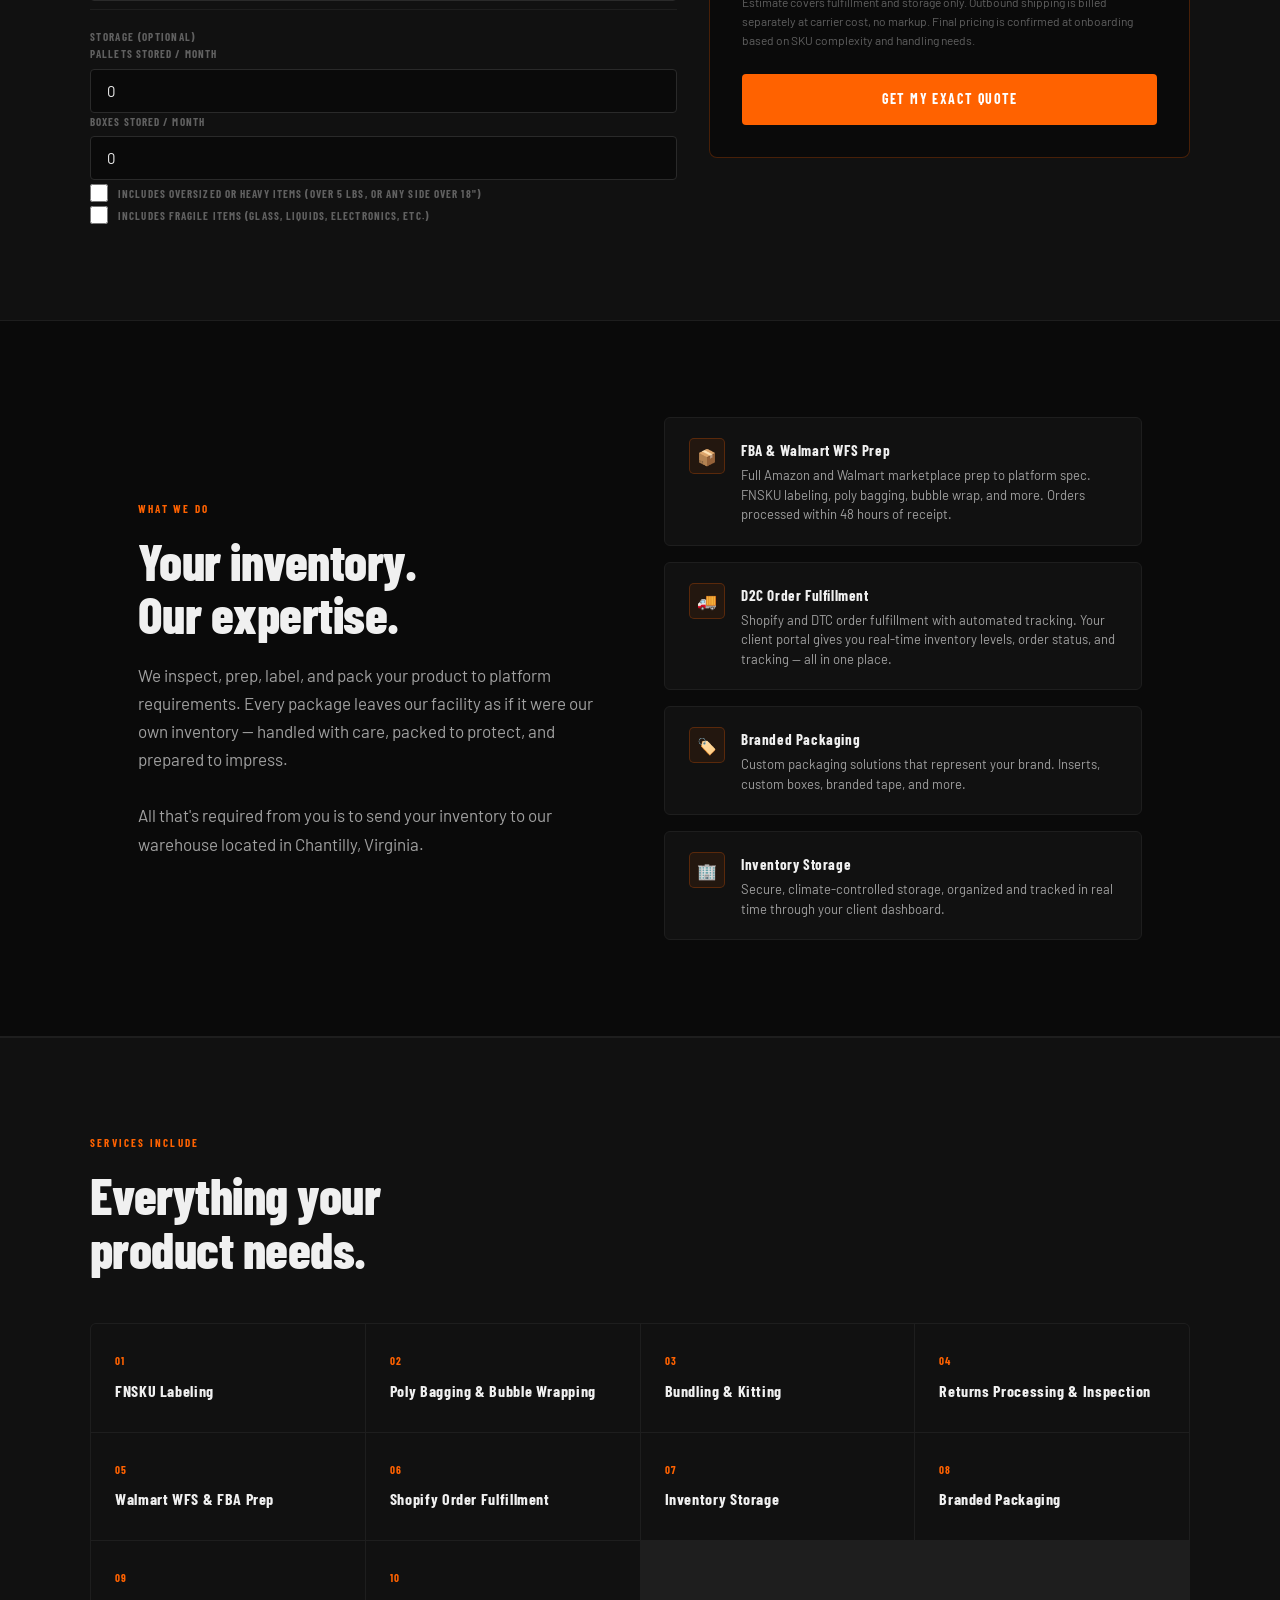
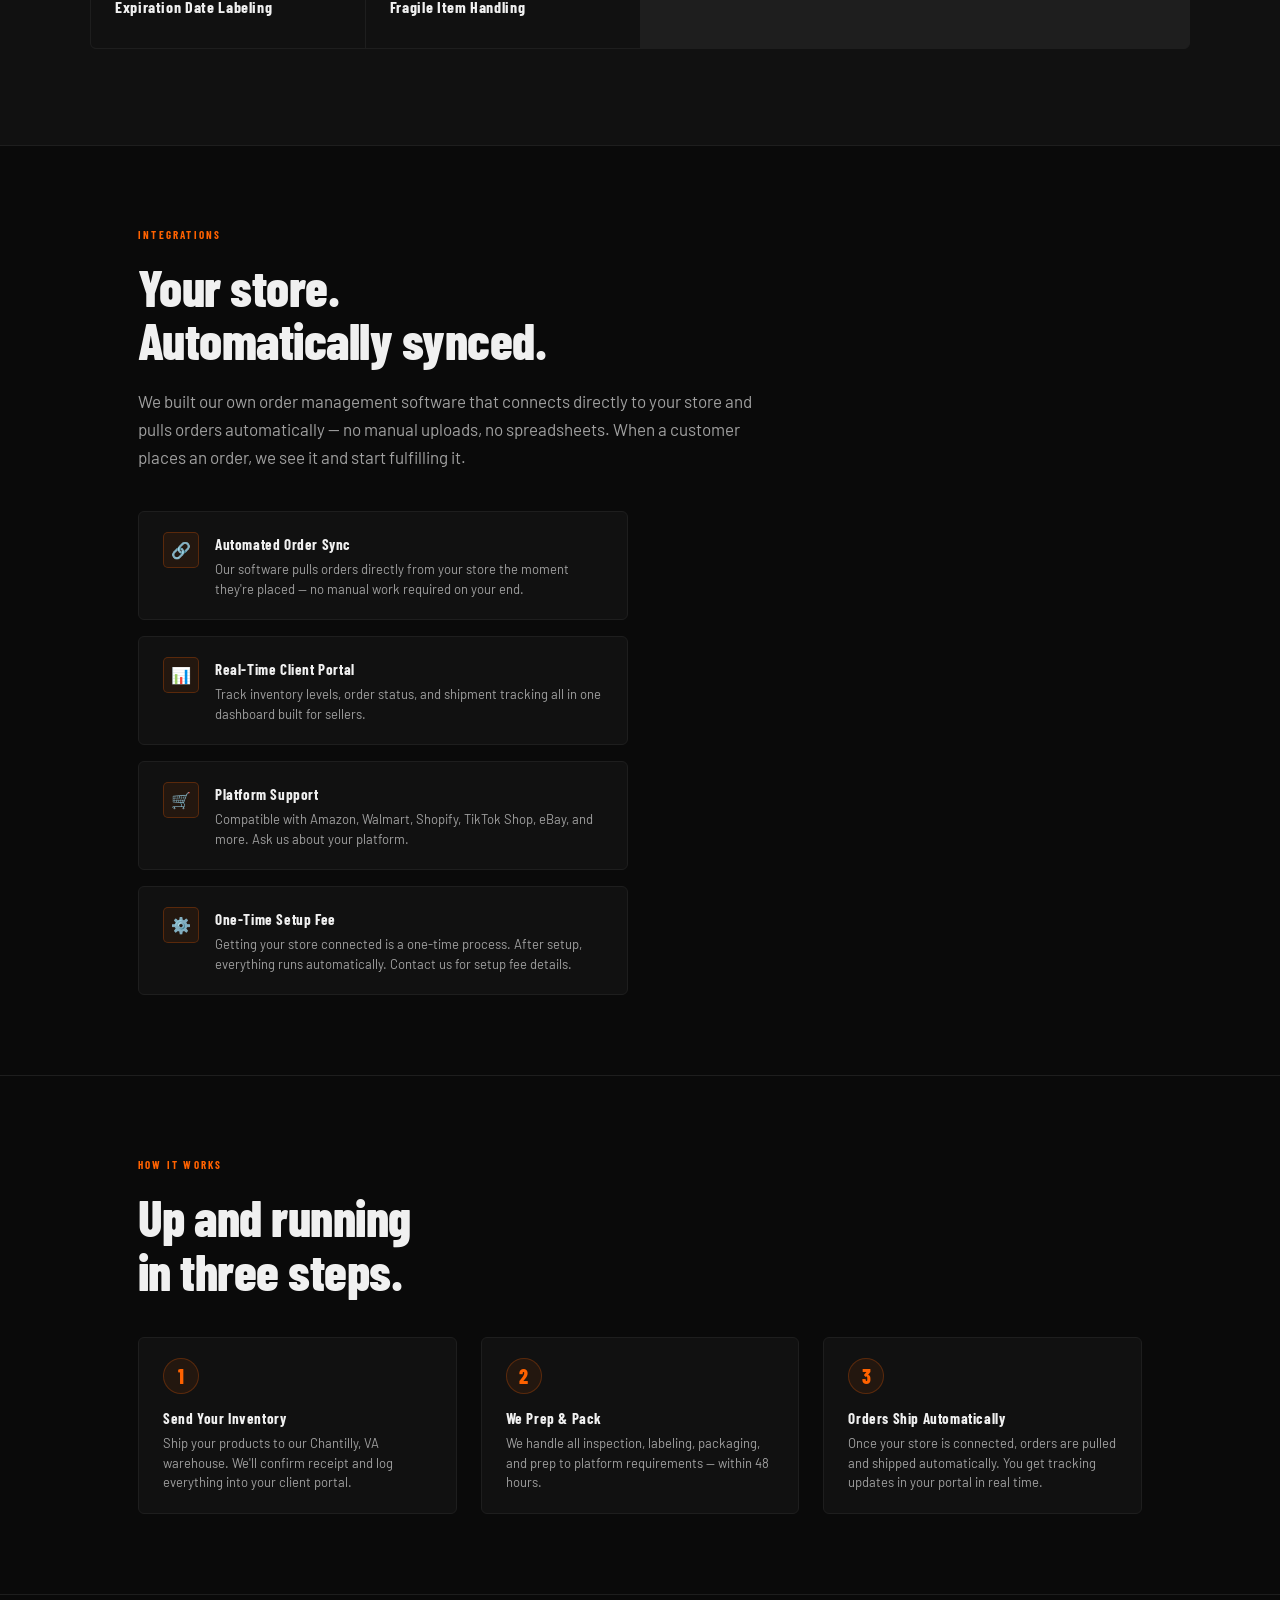
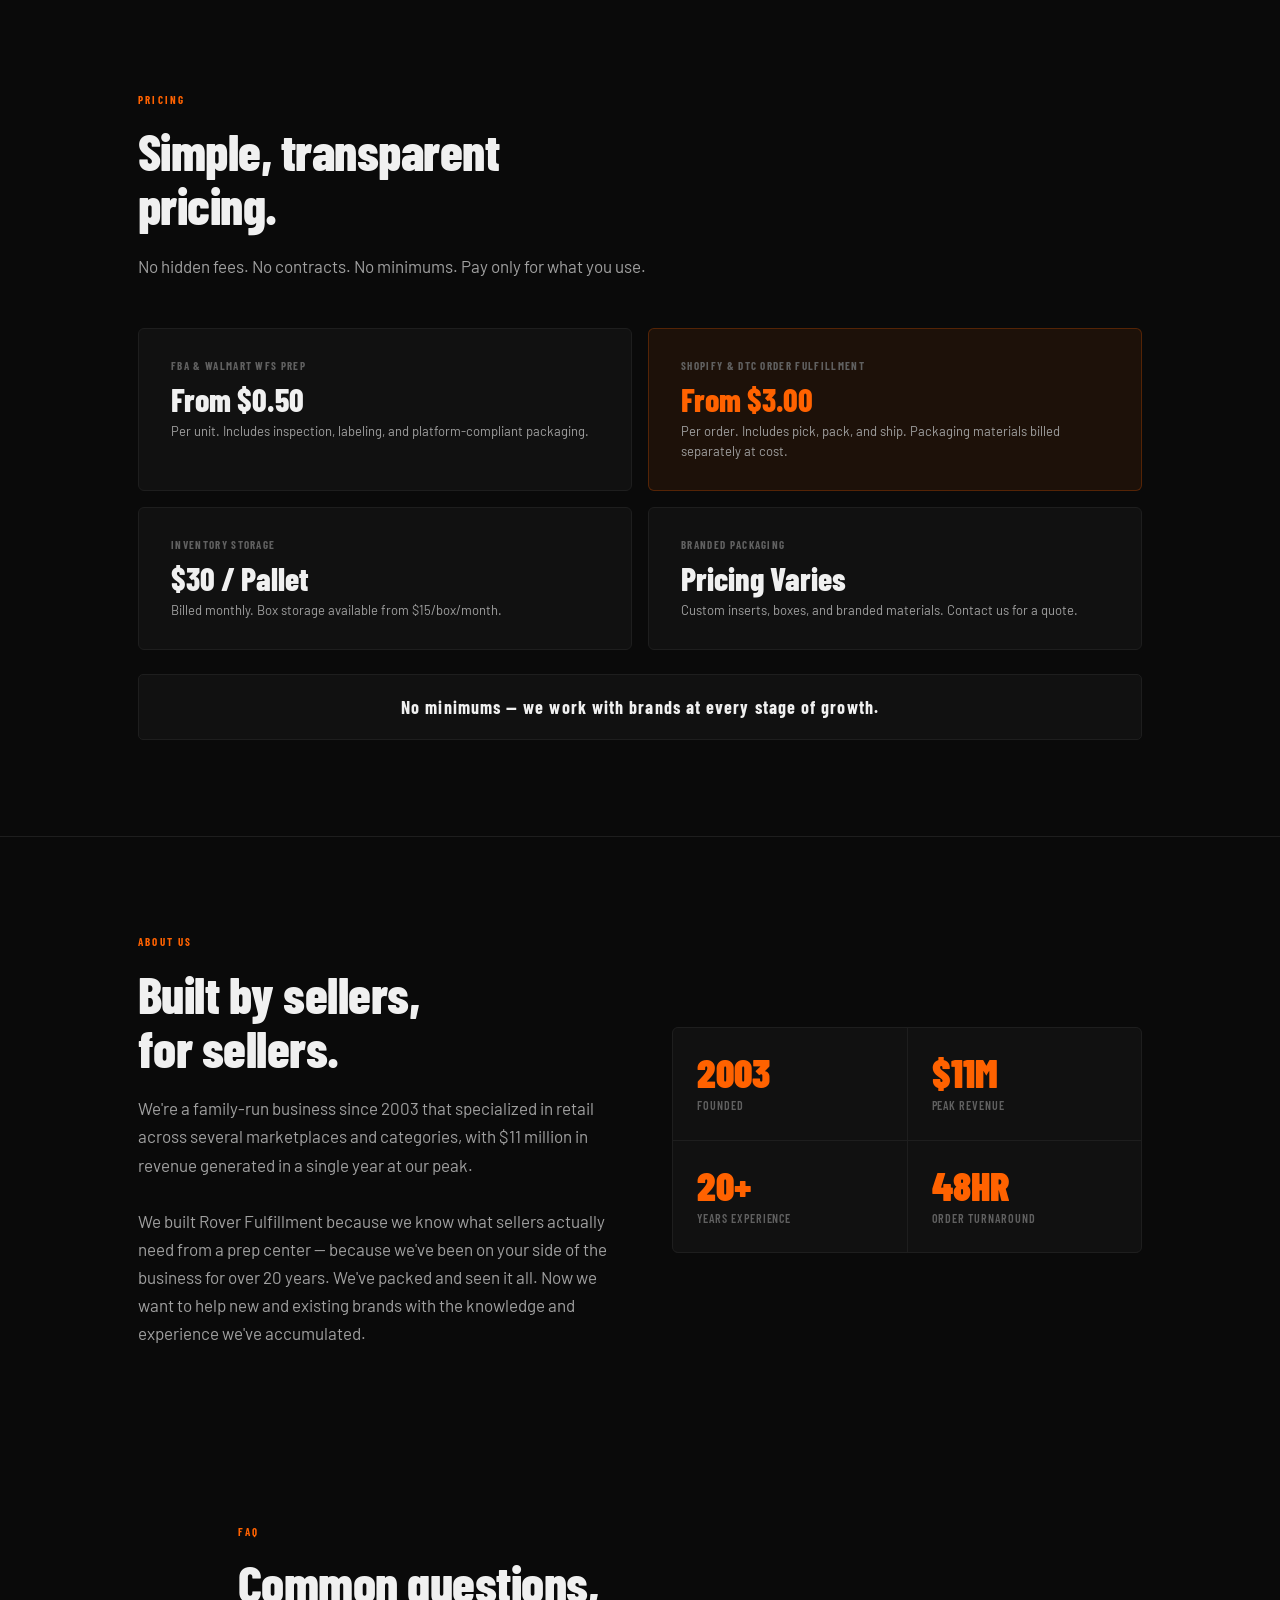
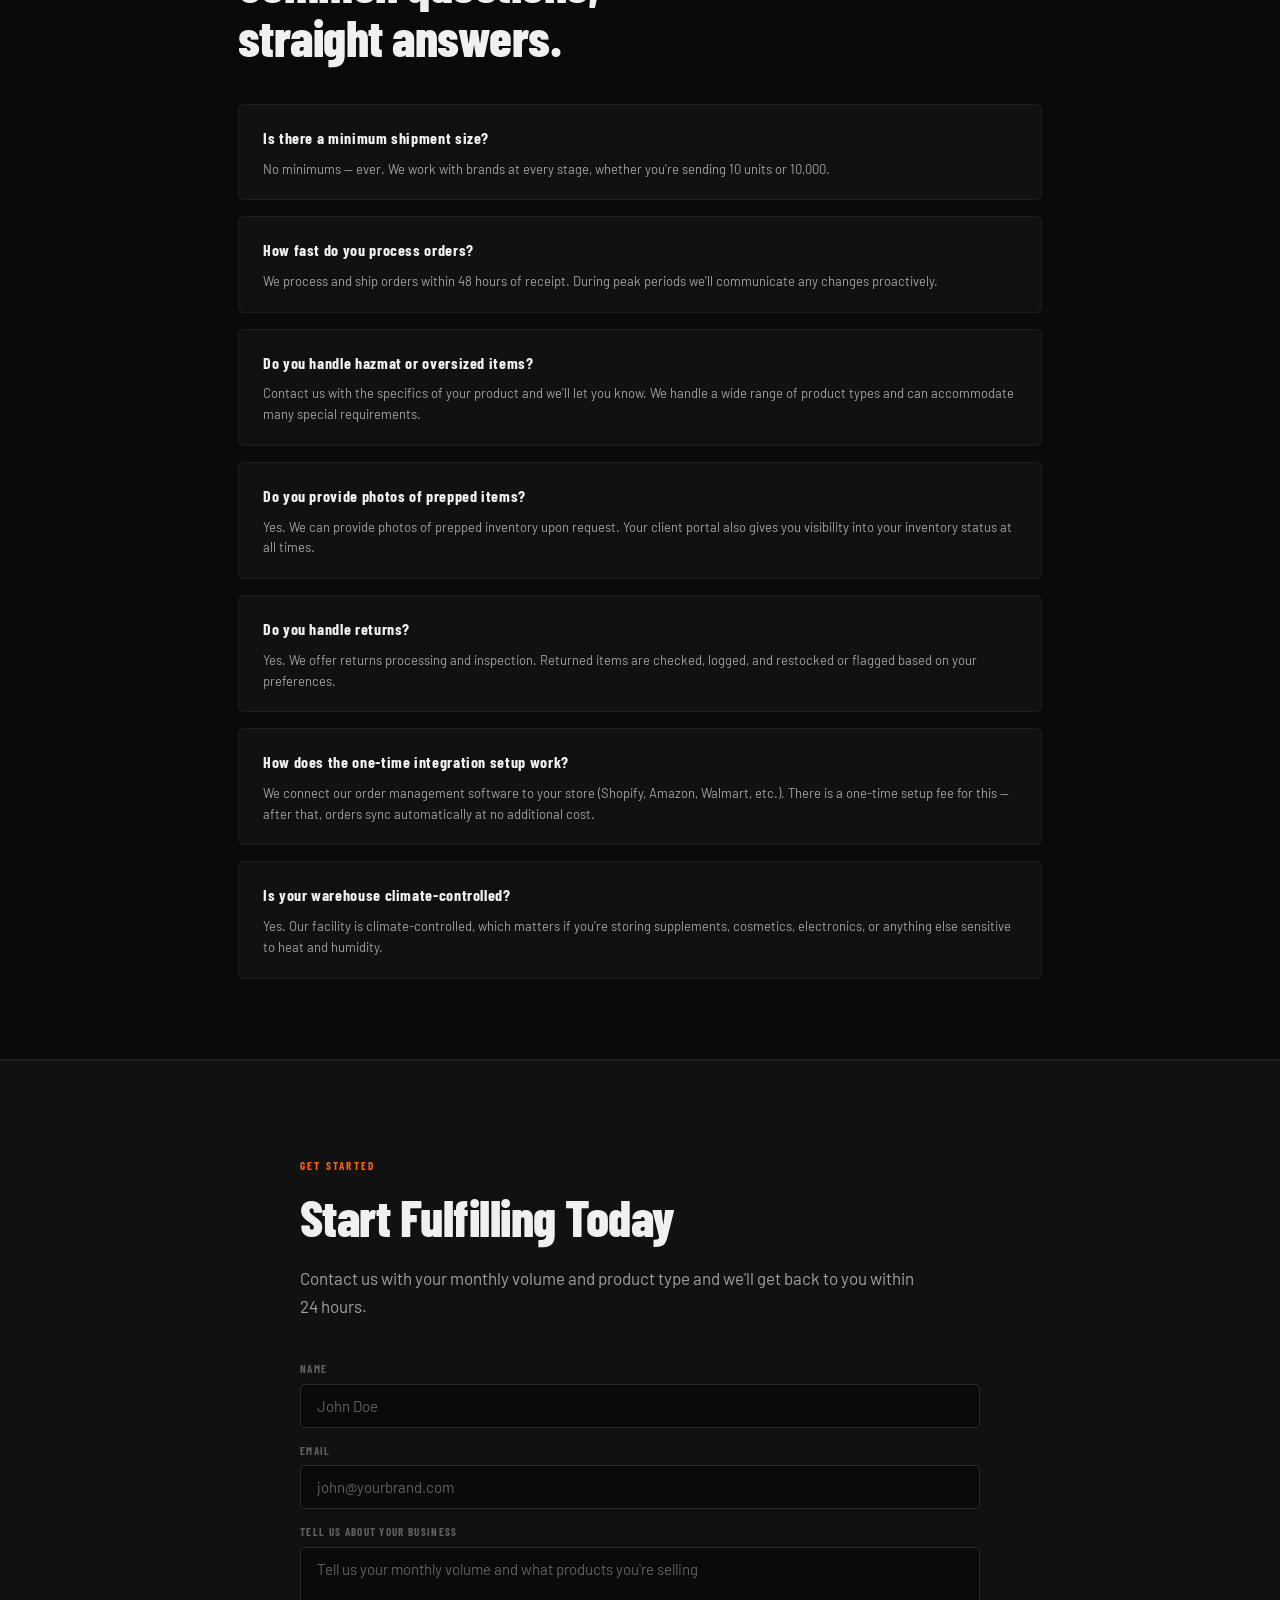
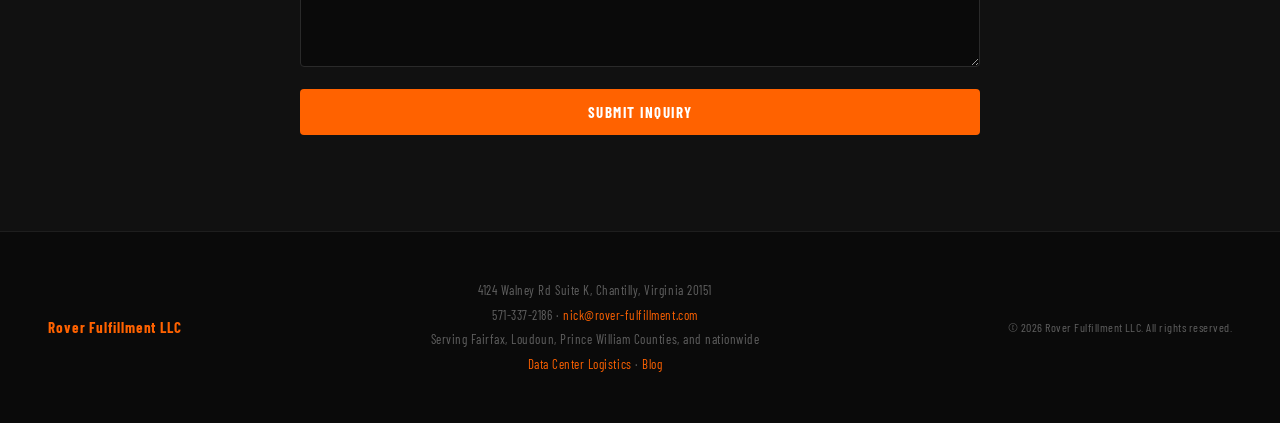
==== commit f631a6f3: "Add data center logistics vertical, blog, and SEO foundation New pages: - data-center-logistics.html" ====
--- a/rover-site/public/index.html
+++ b/rover-site/public/index.html
@@ -100,7 +100,7 @@
     .nav-links {
       display: flex;
       align-items: center;
-      gap: 32px;
+      gap: 24px;
       list-style: none;
     }
 
@@ -924,9 +924,10 @@
     </a>
     <ul class="nav-links">
       <li><a href="#services">Services</a></li>
-      <li><a href="#integrations">Integrations</a></li>
+      <li><a href="/data-center-logistics.html">Data Centers</a></li>
       <li><a href="#calculator">Get a Quote</a></li>
       <li><a href="#pricing">Pricing</a></li>
+      <li><a href="/blog/">Blog</a></li>
       <li><a href="#about">About</a></li>
       <li><a href="tel:5713372186" class="nav-cta" style="background: transparent !important; border: 1px solid var(--border-2); color: var(--text-sub) !important;">📞 571-337-2186</a></li>
       <li><a href="#contact" class="nav-cta">Get Started</a></li>
@@ -1354,6 +1355,7 @@
       <span class="footer-addr">4124 Walney Rd Suite K, Chantilly, Virginia 20151</span>
       <span class="footer-addr">571-337-2186 · <a href="mailto:nick@rover-fulfillment.com">nick@rover-fulfillment.com</a></span>
       <span class="footer-addr">Serving Fairfax, Loudoun, Prince William Counties, and nationwide</span>
+      <span class="footer-addr"><a href="/data-center-logistics.html">Data Center Logistics</a> · <a href="/blog/">Blog</a></span>
     </div>
     <span class="footer-copy">© 2026 Rover Fulfillment LLC. All rights reserved.</span>
   </footer>
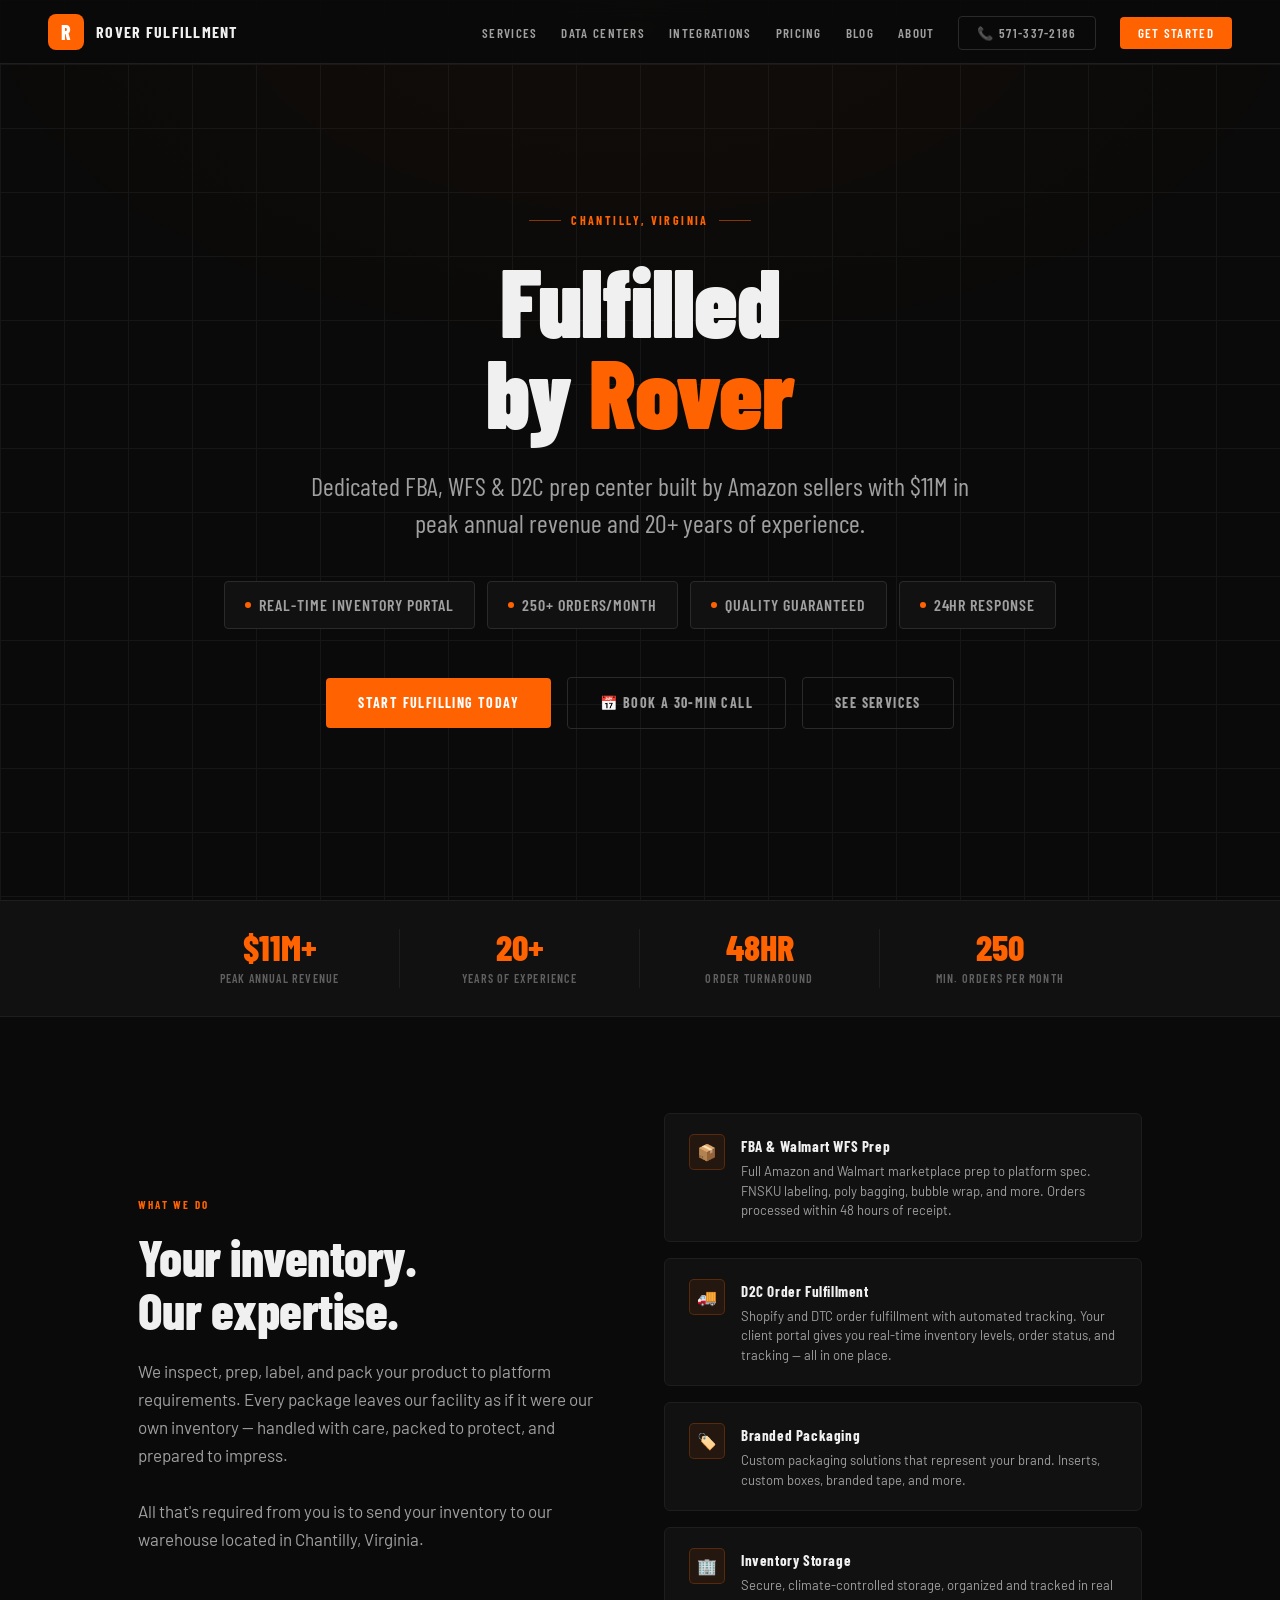
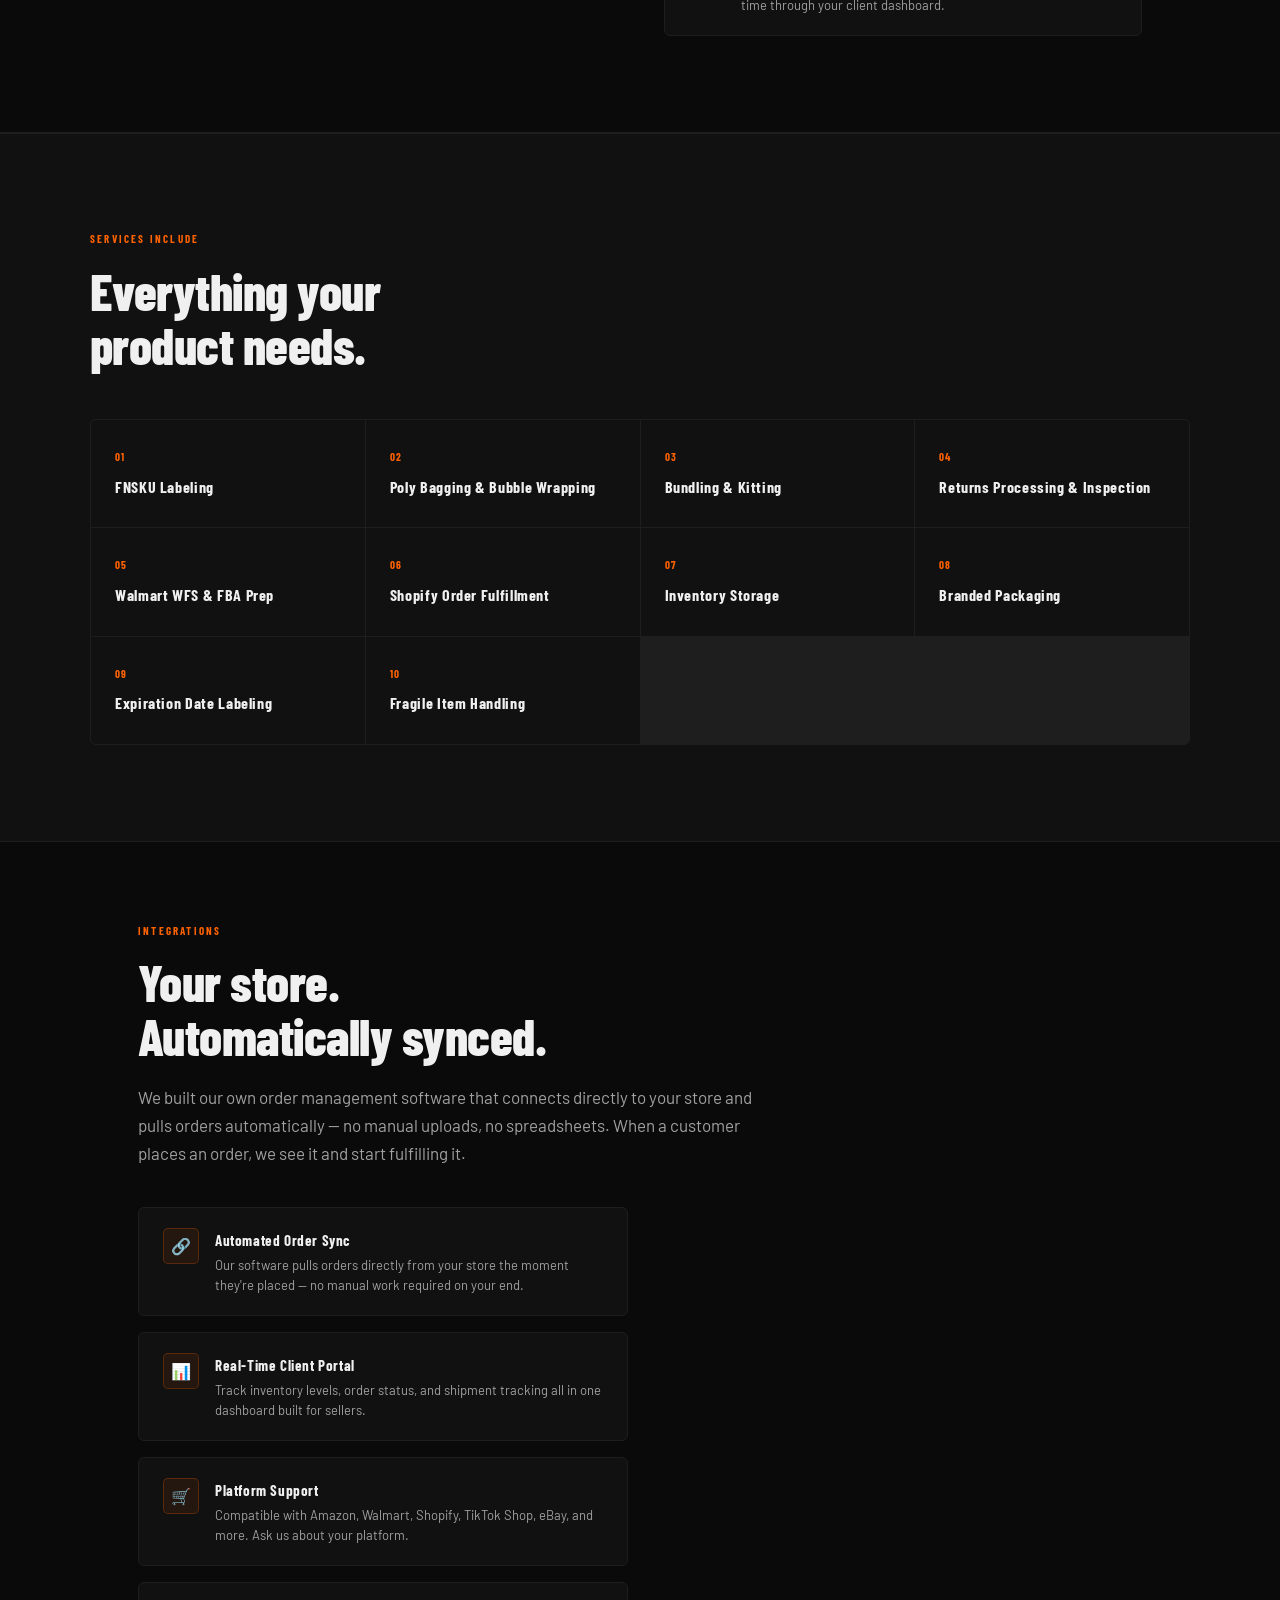
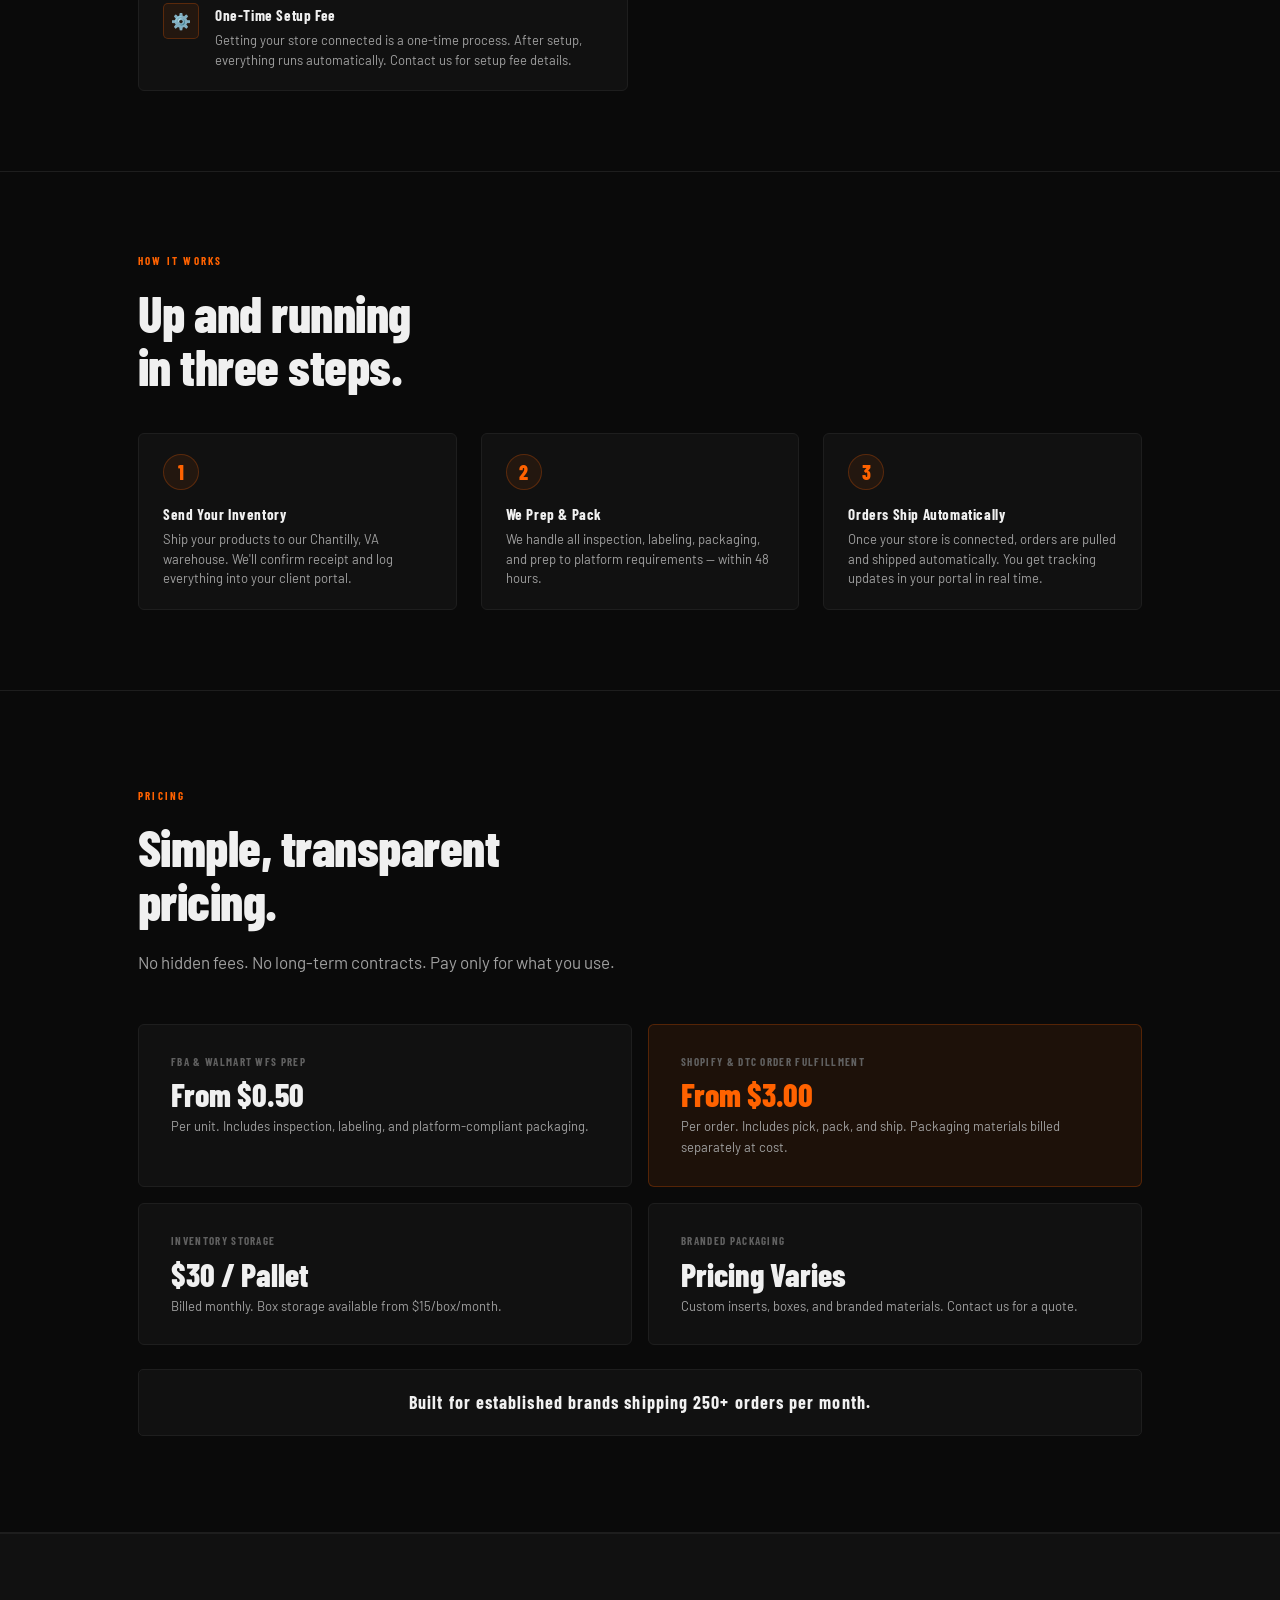
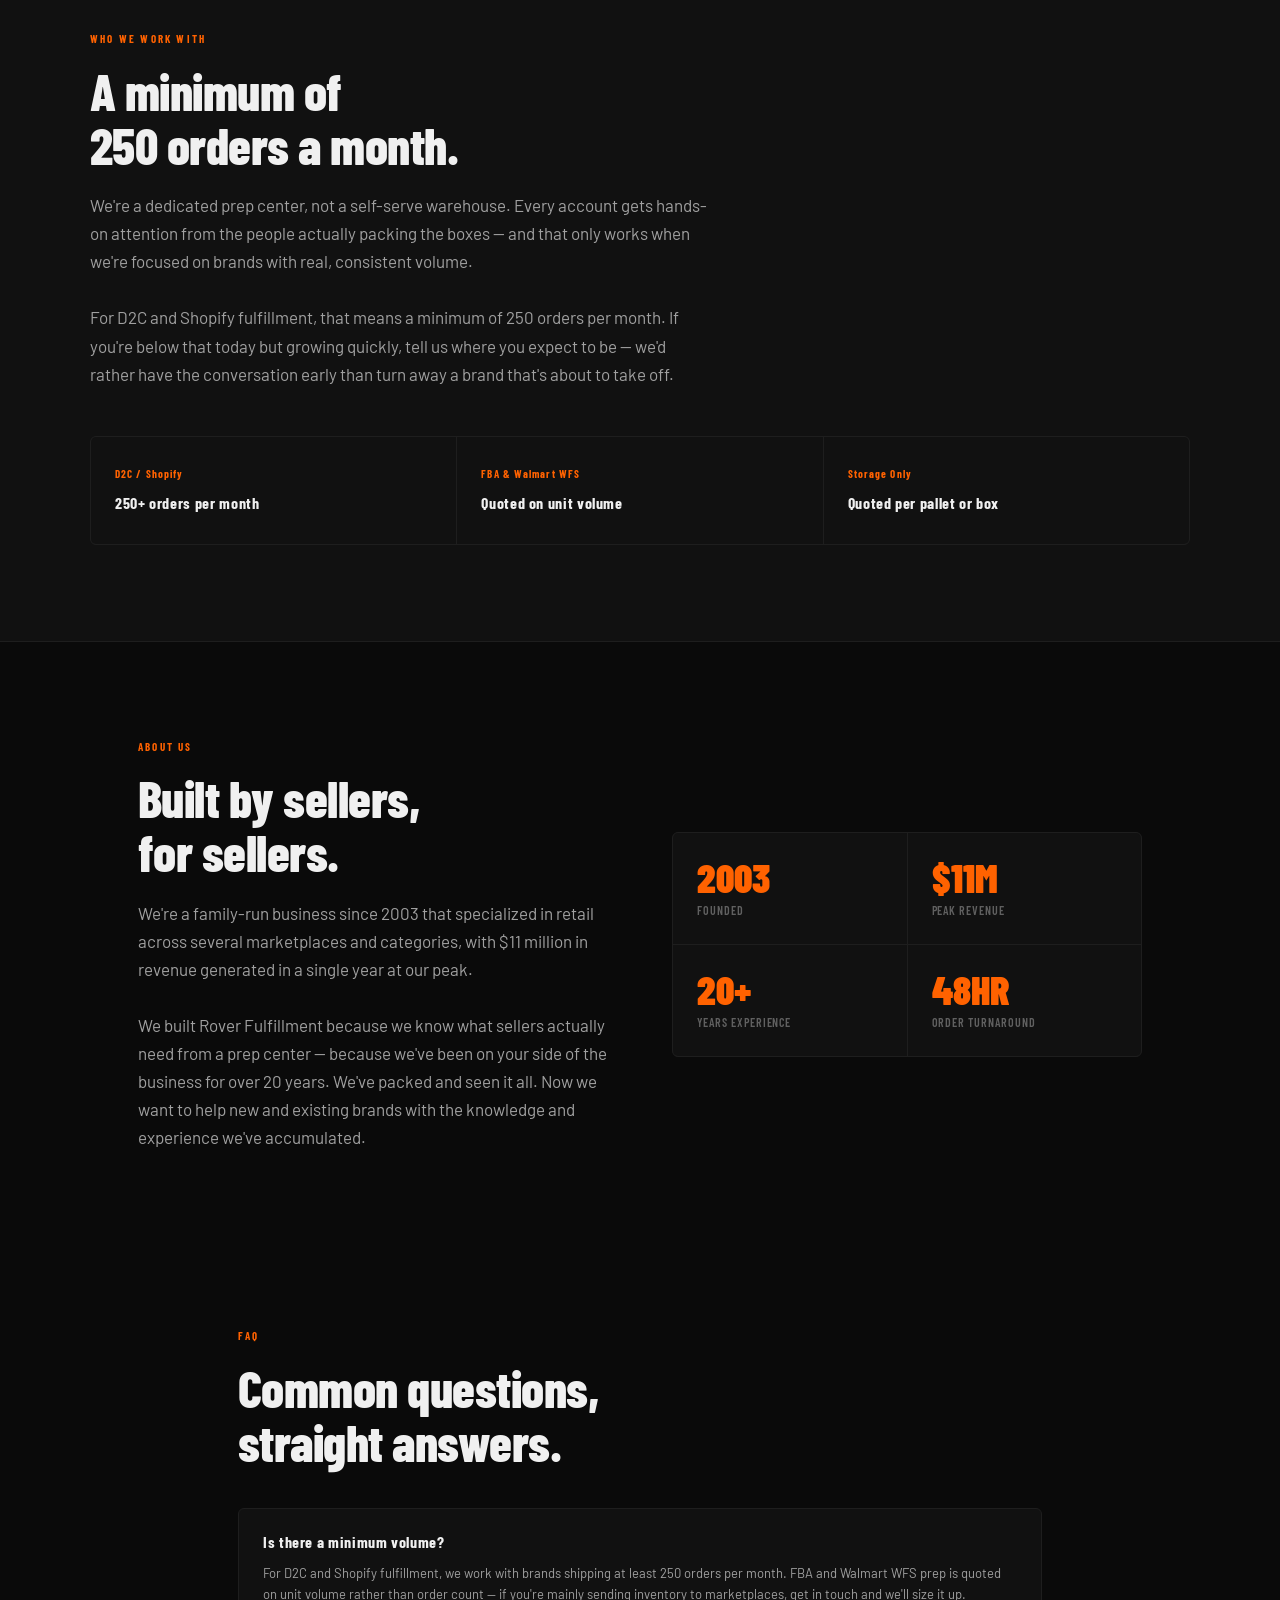
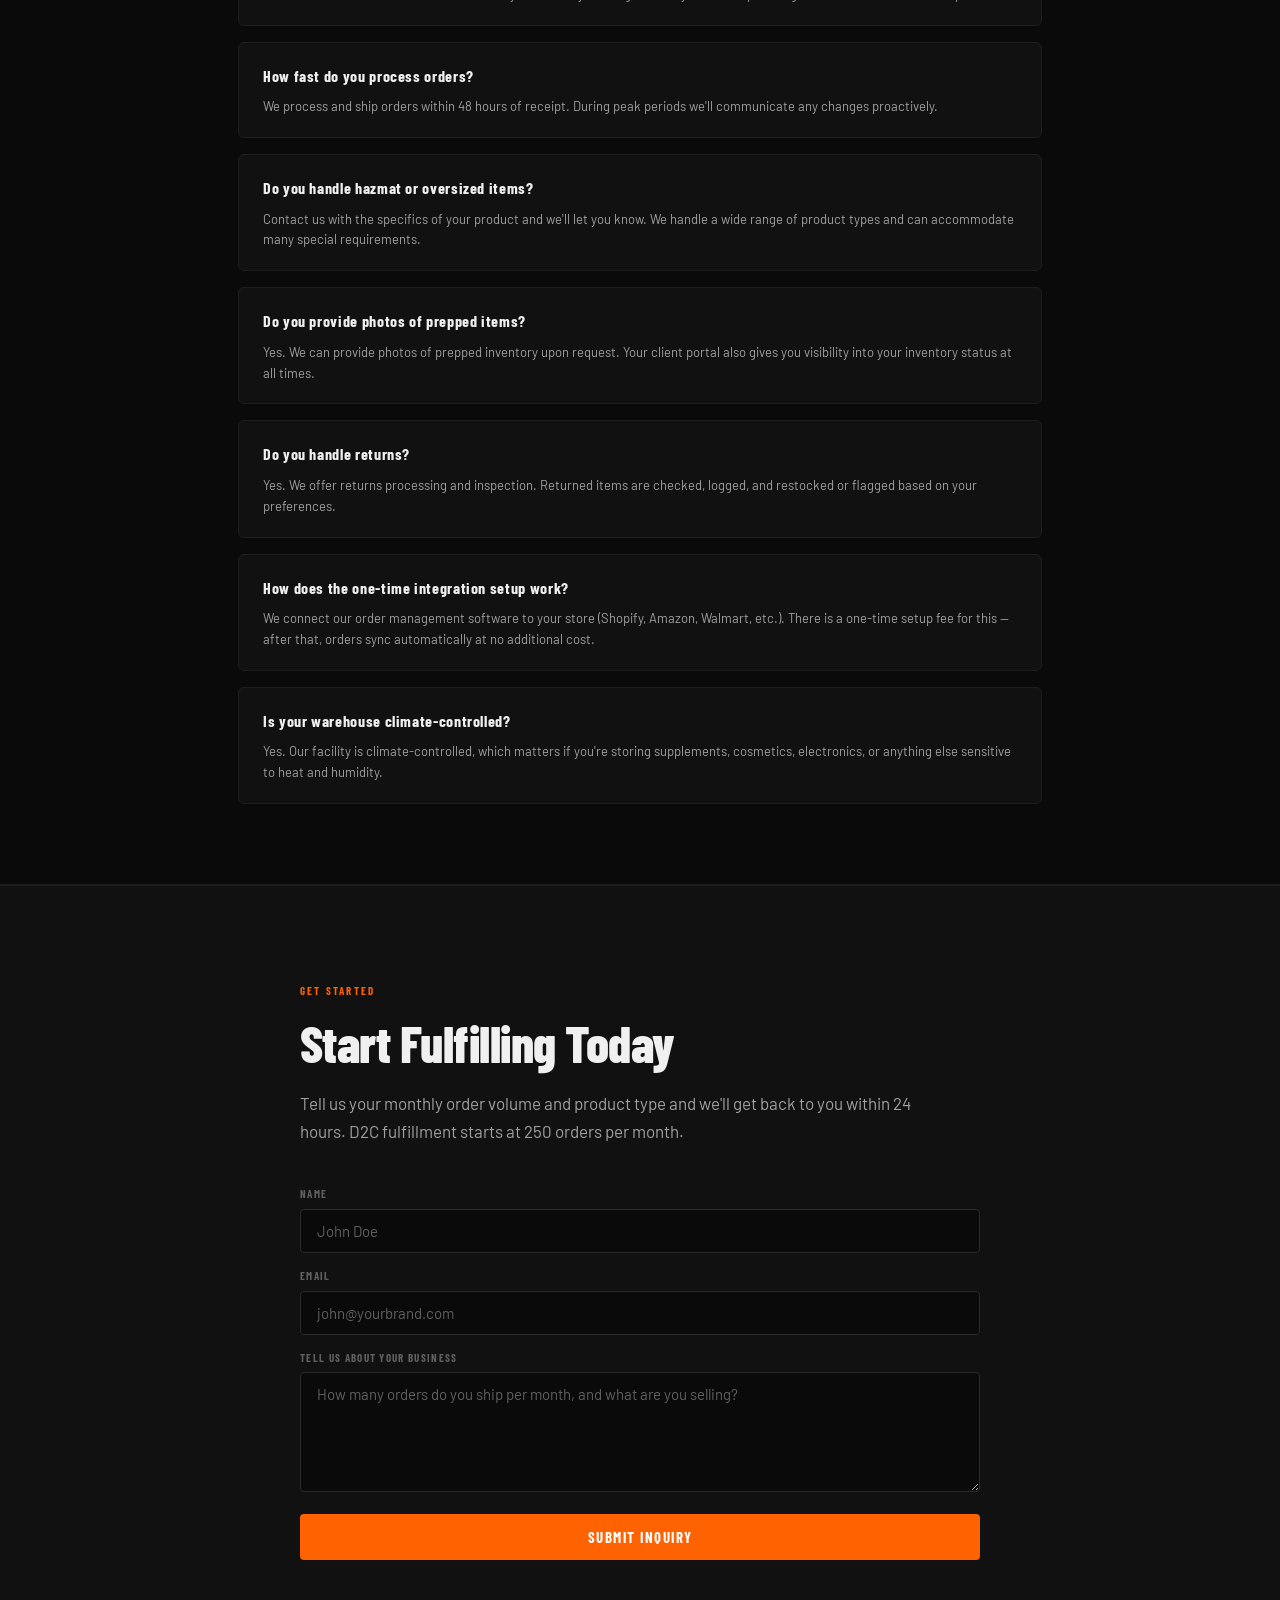
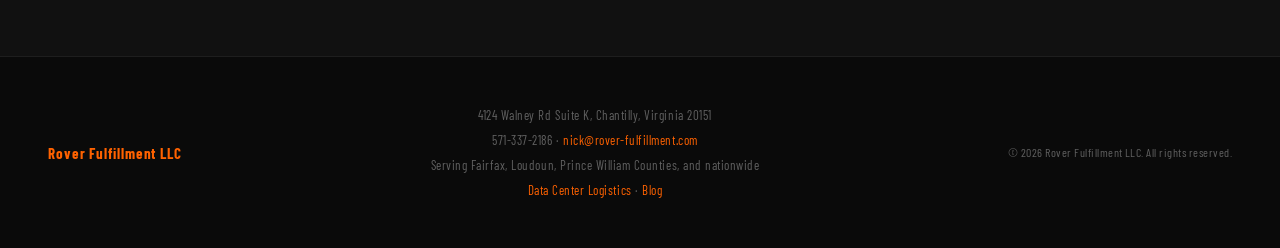
==== commit fd946590: "Remove quote calculator, add 250 order/month minimum, harden contact form Calculator: - Removed the " ====
--- a/rover-site/public/index.html
+++ b/rover-site/public/index.html
@@ -16,7 +16,7 @@
 
   <meta name="viewport" content="width=device-width, initial-scale=1.0" />
   <title>Rover Fulfillment — 3PL & Prep Center, Chantilly VA</title>
-  <meta name="description" content="Dedicated FBA, WFS, D2C prep center in Chantilly, Virginia. Built by Amazon sellers with $11M in annual revenue and 20+ years of experience. No minimums." />
+  <meta name="description" content="Dedicated FBA, WFS, D2C prep center in Chantilly, Virginia. Built by Amazon sellers with $11M in annual revenue and 20+ years of experience. Serving established brands from 250 orders/month." />
   <link rel="preconnect" href="https://fonts.googleapis.com" />
   <link rel="preconnect" href="https://fonts.gstatic.com" crossorigin />
   <link href="https://fonts.googleapis.com/css2?family=Barlow+Condensed:wght@300;400;500;600;700;800;900&family=Barlow:wght@300;400;500;600&display=swap" rel="stylesheet" />
@@ -464,177 +464,6 @@
       font-weight: 700;
       letter-spacing: 0.04em;
       color: var(--text);
-    }
-
-    /* ── Calculator ── */
-    .calc-section {
-      background: var(--surface);
-      border-top: 1px solid var(--border);
-      border-bottom: 1px solid var(--border);
-      padding: 96px 48px;
-    }
-
-    .calc-inner {
-      max-width: 1100px;
-      margin: 0 auto;
-    }
-
-    .calc-tabs {
-      display: flex;
-      gap: 8px;
-      margin-top: 40px;
-      border-bottom: 1px solid var(--border-2);
-    }
-
-    .calc-tab {
-      background: transparent;
-      border: none;
-      padding: 12px 4px;
-      margin-right: 24px;
-      font-family: 'Barlow Condensed', sans-serif;
-      font-size: 14px;
-      font-weight: 700;
-      letter-spacing: 0.08em;
-      text-transform: uppercase;
-      color: var(--text-muted);
-      cursor: pointer;
-      border-bottom: 2px solid transparent;
-      transition: color 0.15s, border-color 0.15s;
-    }
-
-    .calc-tab:hover { color: var(--text-sub); }
-
-    .calc-tab.active {
-      color: var(--accent);
-      border-bottom-color: var(--accent);
-    }
-
-    .calc-layout {
-      display: grid;
-      grid-template-columns: 1.1fr 0.9fr;
-      gap: 32px;
-      margin-top: 32px;
-      align-items: start;
-    }
-
-    .calc-panel { display: none; flex-direction: column; gap: 18px; }
-    .calc-panel.active { display: flex; }
-
-    .calc-field { display: flex; flex-direction: column; gap: 6px; }
-
-    .calc-field label {
-      font-family: 'Barlow Condensed', sans-serif;
-      font-size: 11px;
-      font-weight: 700;
-      letter-spacing: 0.1em;
-      text-transform: uppercase;
-      color: var(--text-muted);
-    }
-
-    .calc-field input {
-      background: var(--bg);
-      border: 1px solid var(--border-2);
-      border-radius: 4px;
-      padding: 12px 16px;
-      font-family: 'Barlow', sans-serif;
-      font-size: 15px;
-      color: var(--text);
-      outline: none;
-      width: 100%;
-      transition: border-color 0.15s;
-    }
-
-    .calc-field input:focus { border-color: var(--accent-ring); }
-
-    .calc-checkbox-field { margin-top: 4px; }
-
-    .calc-checkbox-label {
-      display: flex;
-      align-items: center;
-      gap: 10px;
-      font-family: 'Barlow', sans-serif;
-      font-size: 14px;
-      font-weight: 400;
-      text-transform: none;
-      letter-spacing: normal;
-      color: var(--text-sub);
-      cursor: pointer;
-    }
-
-    .calc-checkbox-label input[type="checkbox"] {
-      width: 18px;
-      height: 18px;
-      accent-color: var(--accent);
-      cursor: pointer;
-      flex-shrink: 0;
-    }
-
-    .calc-result-price.calc-result-price--custom {
-      font-size: 28px;
-    }
-
-    .calc-storage-heading {
-      font-family: 'Barlow Condensed', sans-serif;
-      font-size: 11px;
-      font-weight: 700;
-      letter-spacing: 0.12em;
-      text-transform: uppercase;
-      color: var(--text-muted);
-      margin-top: 8px;
-      padding-top: 18px;
-      border-top: 1px solid var(--border);
-    }
-
-    .calc-result {
-      background: var(--bg);
-      border: 1px solid var(--accent-ring);
-      border-radius: 8px;
-      padding: 32px;
-      position: sticky;
-      top: 88px;
-    }
-
-    .calc-result-label {
-      font-family: 'Barlow Condensed', sans-serif;
-      font-size: 11px;
-      font-weight: 700;
-      letter-spacing: 0.12em;
-      text-transform: uppercase;
-      color: var(--text-muted);
-      margin-bottom: 10px;
-    }
-
-    .calc-result-price {
-      font-family: 'Barlow Condensed', sans-serif;
-      font-size: 40px;
-      font-weight: 900;
-      color: var(--accent);
-      line-height: 1;
-      margin-bottom: 4px;
-    }
-
-    .calc-result-sub {
-      font-size: 13px;
-      color: var(--text-sub);
-      margin-bottom: 20px;
-    }
-
-    .calc-result-note {
-      font-size: 12px;
-      color: var(--text-muted);
-      line-height: 1.6;
-      margin-bottom: 24px;
-    }
-
-    .calc-result .btn-primary {
-      width: 100%;
-      text-align: center;
-      display: block;
-    }
-
-    @media (max-width: 900px) {
-      .calc-layout { grid-template-columns: 1fr; }
-      .calc-result { position: static; }
     }
 
     /* ── Pricing ── */
@@ -925,7 +754,7 @@
     <ul class="nav-links">
       <li><a href="#services">Services</a></li>
       <li><a href="/data-center-logistics.html">Data Centers</a></li>
-      <li><a href="#calculator">Get a Quote</a></li>
+      <li><a href="#integrations">Integrations</a></li>
       <li><a href="#pricing">Pricing</a></li>
       <li><a href="/blog/">Blog</a></li>
       <li><a href="#about">About</a></li>
@@ -943,12 +772,12 @@
     </p>
     <div class="hero-badges">
       <div class="hero-badge"><span class="hero-badge-dot"></span>Real-Time Inventory Portal</div>
-      <div class="hero-badge"><span class="hero-badge-dot"></span>No Minimums</div>
+      <div class="hero-badge"><span class="hero-badge-dot"></span>250+ Orders/Month</div>
       <div class="hero-badge"><span class="hero-badge-dot"></span>Quality Guaranteed</div>
       <div class="hero-badge"><span class="hero-badge-dot"></span>24hr Response</div>
     </div>
     <div class="hero-cta-row">
-      <a href="#calculator" class="btn-primary">Get Your Instant Quote</a>
+      <a href="#contact" class="btn-primary">Start Fulfilling Today</a>
       <a href="https://calendly.com/nick-rover-fulfillment/30min" target="_blank" class="btn-ghost">📅 Book a 30-Min Call</a>
       <a href="#services" class="btn-ghost">See Services</a>
     </div>
@@ -969,79 +798,8 @@
       <span class="stat-label">Order Turnaround</span>
     </div>
     <div class="stat-item">
-      <span class="stat-num">$0</span>
-      <span class="stat-label">Minimum Requirements</span>
-    </div>
-  </div>
-
-  <!-- Instant Quote Calculator -->
-  <div class="calc-section" id="calculator">
-    <div class="calc-inner">
-      <div class="section-eyebrow">Instant Quote</div>
-      <h2 class="section-title">See your cost.<br>Right now.</h2>
-      <p class="section-body">No sales call required. Enter your volume and get a real estimate built from our actual rate card — then send it straight to us for an exact quote.</p>
-
-      <div class="calc-tabs">
-        <button type="button" class="calc-tab active" data-tab="d2c">Shopify / D2C</button>
-        <button type="button" class="calc-tab" data-tab="fba">FBA &amp; Walmart WFS Prep</button>
-      </div>
-
-      <div class="calc-layout">
-        <div>
-          <div class="calc-panel active" id="calc-panel-d2c">
-            <div class="calc-field">
-              <label for="d2cOrders">Monthly Orders</label>
-              <input type="number" id="d2cOrders" min="0" step="1" value="200" />
-            </div>
-            <div class="calc-field">
-              <label for="d2cItems">Avg. Items Per Order</label>
-              <input type="number" id="d2cItems" min="1" step="0.1" value="1.5" />
-            </div>
-          </div>
-
-          <div class="calc-panel" id="calc-panel-fba">
-            <div class="calc-field">
-              <label for="fbaUnits">Monthly Units Prepped</label>
-              <input type="number" id="fbaUnits" min="0" step="1" value="500" />
-            </div>
-            <div class="calc-field">
-              <label for="fbaPallets">Pallets Received / Month</label>
-              <input type="number" id="fbaPallets" min="0" step="1" value="2" />
-            </div>
-          </div>
-
-          <div class="calc-storage-heading">Storage (Optional)</div>
-          <div class="calc-field">
-            <label for="storagePallets">Pallets Stored / Month</label>
-            <input type="number" id="storagePallets" min="0" step="1" value="0" />
-          </div>
-          <div class="calc-field">
-            <label for="storageBoxes">Boxes Stored / Month</label>
-            <input type="number" id="storageBoxes" min="0" step="1" value="0" />
-          </div>
-
-          <div class="calc-field calc-checkbox-field">
-            <label class="calc-checkbox-label" for="oversizedHeavy">
-              <input type="checkbox" id="oversizedHeavy" />
-              <span>Includes oversized or heavy items (over 5 lbs, or any side over 18")</span>
-            </label>
-          </div>
-          <div class="calc-field calc-checkbox-field">
-            <label class="calc-checkbox-label" for="includesFragile">
-              <input type="checkbox" id="includesFragile" />
-              <span>Includes fragile items (glass, liquids, electronics, etc.)</span>
-            </label>
-          </div>
-        </div>
-
-        <div class="calc-result">
-          <div class="calc-result-label">Estimated Monthly Cost</div>
-          <div class="calc-result-price" id="calcResultPrice">$0 – $0</div>
-          <div class="calc-result-sub" id="calcResultSub">Based on the inputs to the left.</div>
-          <div class="calc-result-note" id="calcResultNote">Estimate covers fulfillment and storage only. Outbound shipping is billed separately at carrier cost, no markup. Final pricing is confirmed at onboarding based on SKU complexity and handling needs.</div>
-          <a href="#contact" class="btn-primary" id="calcCta">Get My Exact Quote</a>
-        </div>
-      </div>
+      <span class="stat-num">250</span>
+      <span class="stat-label">Min. Orders Per Month</span>
     </div>
   </div>
 
@@ -1220,7 +978,7 @@
 <section id="pricing">
     <div class="section-eyebrow">Pricing</div>
     <h2 class="section-title">Simple, transparent<br>pricing.</h2>
-    <p class="section-body">No hidden fees. No contracts. No minimums. Pay only for what you use.</p>
+    <p class="section-body">No hidden fees. No long-term contracts. Pay only for what you use.</p>
 
     <div class="pricing-grid">
       <div class="pricing-card">
@@ -1244,10 +1002,37 @@
         <div class="pricing-desc">Custom inserts, boxes, and branded materials. Contact us for a quote.</div>
       </div>
     </div>
-    <div class="pricing-note">No minimums — we work with brands at every stage of growth.</div>
+    <div class="pricing-note">Built for established brands shipping 250+ orders per month.</div>
   </section>
 
   <div class="full-divider"></div>
+
+  <!-- Who We Work With -->
+  <div class="services-section" id="minimums">
+    <div class="services-inner">
+      <div class="section-eyebrow">Who We Work With</div>
+      <h2 class="section-title">A minimum of<br>250 orders a month.</h2>
+      <p class="section-body">
+        We're a dedicated prep center, not a self-serve warehouse. Every account gets hands-on attention from the people actually packing the boxes — and that only works when we're focused on brands with real, consistent volume.
+        <br><br>
+        For D2C and Shopify fulfillment, that means a minimum of 250 orders per month. If you're below that today but growing quickly, tell us where you expect to be — we'd rather have the conversation early than turn away a brand that's about to take off.
+      </p>
+      <div class="services-grid" style="grid-template-columns: repeat(3, 1fr);">
+        <div class="service-item">
+          <span class="service-num">D2C / Shopify</span>
+          <span class="service-name">250+ orders per month</span>
+        </div>
+        <div class="service-item">
+          <span class="service-num">FBA &amp; Walmart WFS</span>
+          <span class="service-name">Quoted on unit volume</span>
+        </div>
+        <div class="service-item">
+          <span class="service-num">Storage Only</span>
+          <span class="service-name">Quoted per pallet or box</span>
+        </div>
+      </div>
+    </div>
+  </div>
 
   <!-- About -->
   <section id="about">
@@ -1288,8 +1073,8 @@
     <h2 class="section-title">Common questions,<br>straight answers.</h2>
     <div style="margin-top: 40px; display: flex; flex-direction: column; gap: 16px;">
       <div class="what-card" style="flex-direction: column; align-items: flex-start; gap: 8px;">
-        <h3 style="font-family: 'Barlow Condensed', sans-serif; font-size: 16px; font-weight: 700; letter-spacing: 0.04em; color: var(--text);">Is there a minimum shipment size?</h3>
-        <p style="font-size: 13px; color: var(--text-sub); line-height: 1.6;">No minimums — ever. We work with brands at every stage, whether you're sending 10 units or 10,000.</p>
+        <h3 style="font-family: 'Barlow Condensed', sans-serif; font-size: 16px; font-weight: 700; letter-spacing: 0.04em; color: var(--text);">Is there a minimum volume?</h3>
+        <p style="font-size: 13px; color: var(--text-sub); line-height: 1.6;">For D2C and Shopify fulfillment, we work with brands shipping at least 250 orders per month. FBA and Walmart WFS prep is quoted on unit volume rather than order count — if you're mainly sending inventory to marketplaces, get in touch and we'll size it up.</p>
       </div>
       <div class="what-card" style="flex-direction: column; align-items: flex-start; gap: 8px;">
         <h3 style="font-family: 'Barlow Condensed', sans-serif; font-size: 16px; font-weight: 700; letter-spacing: 0.04em; color: var(--text);">How fast do you process orders?</h3>
@@ -1325,7 +1110,7 @@
     <div class="contact-inner">
       <div class="section-eyebrow">Get Started</div>
       <h2 class="section-title">Start Fulfilling Today</h2>
-      <p class="section-body">Contact us with your monthly volume and product type and we'll get back to you within 24 hours.</p>
+      <p class="section-body">Tell us your monthly order volume and product type and we'll get back to you within 24 hours. D2C fulfillment starts at 250 orders per month.</p>
 
       <form class="contact-form" id="contactForm">
         <div class="form-field">
@@ -1338,7 +1123,7 @@
         </div>
         <div class="form-field">
           <label class="form-label" for="detail">Tell us about your business</label>
-          <textarea class="form-textarea" id="detail" name="detail" placeholder="Tell us your monthly volume and what products you're selling" required></textarea>
+          <textarea class="form-textarea" id="detail" name="detail" placeholder="How many orders do you ship per month, and what are you selling?" required></textarea>
         </div>
         <button type="submit" class="form-submit">Submit Inquiry</button>
         <div class="form-success" id="formSuccess">
@@ -1361,131 +1146,18 @@
   </footer>
 
   <script>
-    // ── Instant Quote Calculator ──
-    (function () {
-      const tabs = document.querySelectorAll('.calc-tab')
-      const panels = {
-        d2c: document.getElementById('calc-panel-d2c'),
-        fba: document.getElementById('calc-panel-fba'),
+    // Returns a token, or null if reCAPTCHA hasn't loaded / errored.
+    // The API flags a missing token rather than rejecting it, so a captcha
+    // problem never costs us a real inquiry.
+    async function getCaptchaToken() {
+      try {
+        if (typeof grecaptcha === 'undefined') return null
+        await new Promise(resolve => grecaptcha.ready(resolve))
+        return await grecaptcha.execute('6LdF2-UsAAAAACh9Pfv2pEwq9YP8fWZXCiJZYNuj', { action: 'contact' })
+      } catch (err) {
+        return null
       }
-      let activeTab = 'd2c'
-
-      tabs.forEach(tab => {
-        tab.addEventListener('click', () => {
-          activeTab = tab.dataset.tab
-          tabs.forEach(t => t.classList.toggle('active', t === tab))
-          Object.keys(panels).forEach(key => panels[key].classList.toggle('active', key === activeTab))
-          recalc()
-        })
-      })
-
-      const fmt = n => '$' + Math.round(n).toLocaleString('en-US')
-
-      function calcD2C() {
-        const orders = Math.max(0, parseFloat(document.getElementById('d2cOrders').value) || 0)
-        const avgItems = Math.max(1, parseFloat(document.getElementById('d2cItems').value) || 1)
-        const ordersPerDay = orders / 30
-        let discount = 0
-        if (ordersPerDay >= 100) discount = 0.50
-        else if (ordersPerDay >= 50) discount = 0.25
-        const extraItems = Math.max(0, avgItems - 1)
-        const perOrderLow = Math.max(0, 2.00 - discount) + extraItems * 1.50
-        const perOrderHigh = Math.max(0, 3.00 - discount) + extraItems * 1.50
-        return {
-          low: perOrderLow * orders,
-          high: perOrderHigh * orders,
-          summary: `${orders} orders/month, ~${avgItems} items/order`,
-        }
-      }
-
-      function calcFBA() {
-        const units = Math.max(0, parseFloat(document.getElementById('fbaUnits').value) || 0)
-        const pallets = Math.max(0, parseFloat(document.getElementById('fbaPallets').value) || 0)
-        const prepLow = units * 0.40
-        const prepHigh = units * 0.50
-        const receivingLow = pallets * 20 + (pallets > 0 ? 35 : 0)
-        const receivingHigh = pallets * 20 + (pallets > 0 ? 100 : 0)
-        return {
-          low: prepLow + receivingLow,
-          high: prepHigh + receivingHigh,
-          summary: `${units} units/month prepped, ${pallets} pallets received/month`,
-        }
-      }
-
-      function calcStorage() {
-        const pallets = Math.max(0, parseFloat(document.getElementById('storagePallets').value) || 0)
-        const boxes = Math.max(0, parseFloat(document.getElementById('storageBoxes').value) || 0)
-        return {
-          cost: pallets * 30 + boxes * 15,
-          summary: (pallets || boxes) ? `${pallets} pallets + ${boxes} boxes stored/month` : '',
-        }
-      }
-
-      const DEFAULT_NOTE = 'Estimate covers fulfillment and storage only. Outbound shipping is billed separately at carrier cost, no markup. Final pricing is confirmed at onboarding based on SKU complexity and handling needs.'
-      const SPECIAL_NOTES = {
-        oversized: "oversized or heavy items (over 5 lbs, or any side over 18\")",
-        fragile: "fragile items",
-      }
-
-      let lastResult = null
-
-      function recalc() {
-        const priceEl = document.getElementById('calcResultPrice')
-        const subEl = document.getElementById('calcResultSub')
-        const noteEl = document.getElementById('calcResultNote')
-        const oversized = document.getElementById('oversizedHeavy').checked
-        const fragile = document.getElementById('includesFragile').checked
-
-        const base = activeTab === 'd2c' ? calcD2C() : calcFBA()
-        const storage = calcStorage()
-        const subParts = [base.summary]
-        if (storage.summary) subParts.push(storage.summary)
-        const tabLabel = activeTab === 'd2c' ? 'Shopify / D2C fulfillment' : 'FBA & Walmart WFS prep'
-
-        const flags = []
-        if (oversized) flags.push('oversized')
-        if (fragile) flags.push('fragile')
-
-        if (flags.length) {
-          priceEl.textContent = 'Custom Quote'
-          priceEl.classList.add('calc-result-price--custom')
-          subEl.textContent = subParts.join(' · ')
-          const named = flags.map(f => SPECIAL_NOTES[f]).join(' and ')
-          noteEl.textContent = `We don't yet have standard rates for ${named} — those are priced individually based on the product. Send us your product details and we'll follow up with exact pricing.`
-          lastResult = { tab: tabLabel, flags, summary: subParts.join(', ') }
-          return
-        }
-
-        priceEl.classList.remove('calc-result-price--custom')
-        noteEl.textContent = DEFAULT_NOTE
-        const low = base.low + storage.cost
-        const high = base.high + storage.cost
-        priceEl.textContent = `${fmt(low)} – ${fmt(high)}`
-        subEl.textContent = subParts.join(' · ')
-
-        lastResult = { tab: tabLabel, flags: [], low, high, summary: subParts.join(', ') }
-      }
-
-      document.querySelectorAll('.calc-field input').forEach(input => {
-        input.addEventListener('input', recalc)
-        input.addEventListener('change', recalc)
-      })
-
-      document.getElementById('calcCta').addEventListener('click', function () {
-        if (!lastResult) return
-        const detail = document.getElementById('detail')
-        if (detail && !detail.value.trim()) {
-          if (lastResult.flags.length) {
-            const named = lastResult.flags.map(f => SPECIAL_NOTES[f]).join(' and ')
-            detail.value = `Interested in ${lastResult.tab}. ${lastResult.summary}. This includes ${named}, so I need a custom quote rather than the standard rate.`
-          } else {
-            detail.value = `Interested in ${lastResult.tab}. ${lastResult.summary}. Estimated from your calculator: ${fmt(lastResult.low)}–${fmt(lastResult.high)}/month. Please send an exact quote.`
-          }
-        }
-      })
-
-      recalc()
-    })()
+    }
 
     document.getElementById('contactForm').addEventListener('submit', async function(e) {
       e.preventDefault()
@@ -1501,9 +1173,7 @@
       }
 
       try {
-        // Get reCAPTCHA v3 token
-        const recaptchaToken = await grecaptcha.execute('6LdF2-UsAAAAACh9Pfv2pEwq9YP8fWZXCiJZYNuj', { action: 'contact' })
-        data.recaptchaToken = recaptchaToken
+        data.recaptchaToken = await getCaptchaToken()
 
         const res = await fetch('/api/contact', {
           method: 'POST',
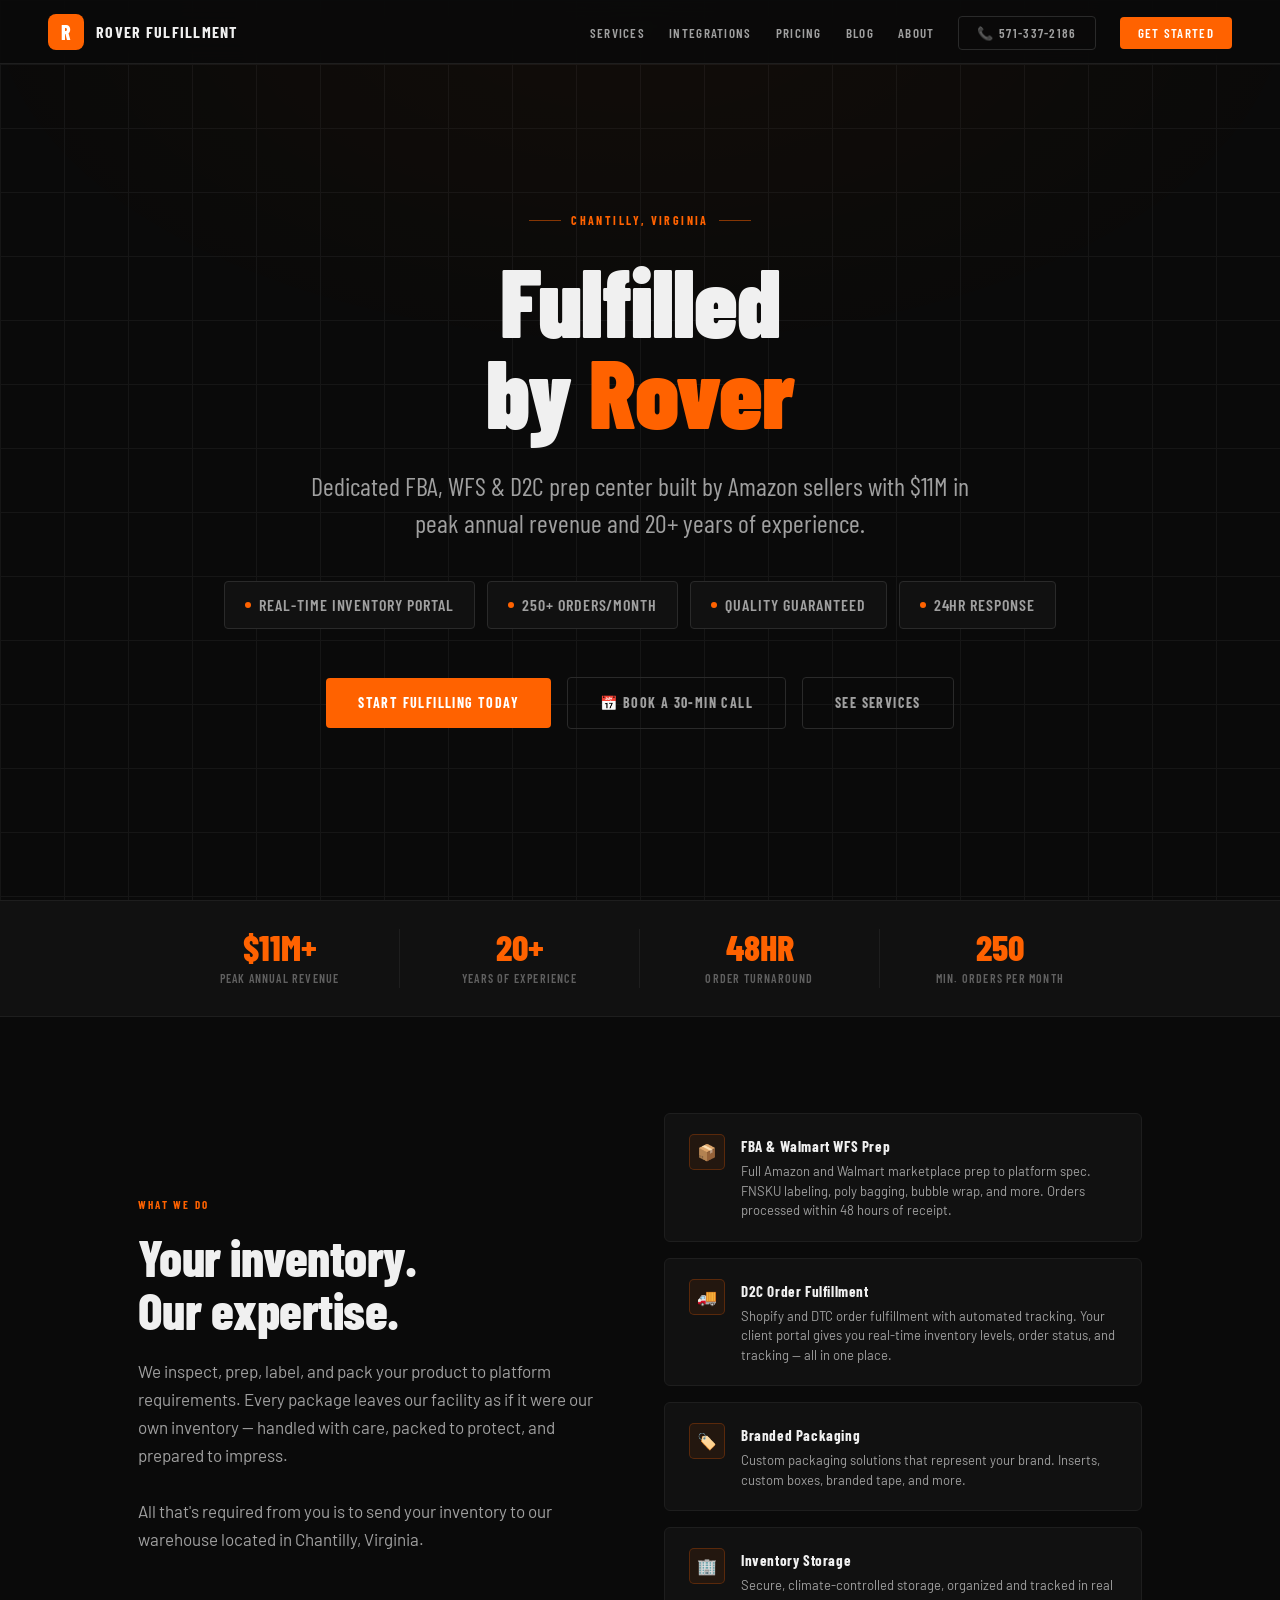
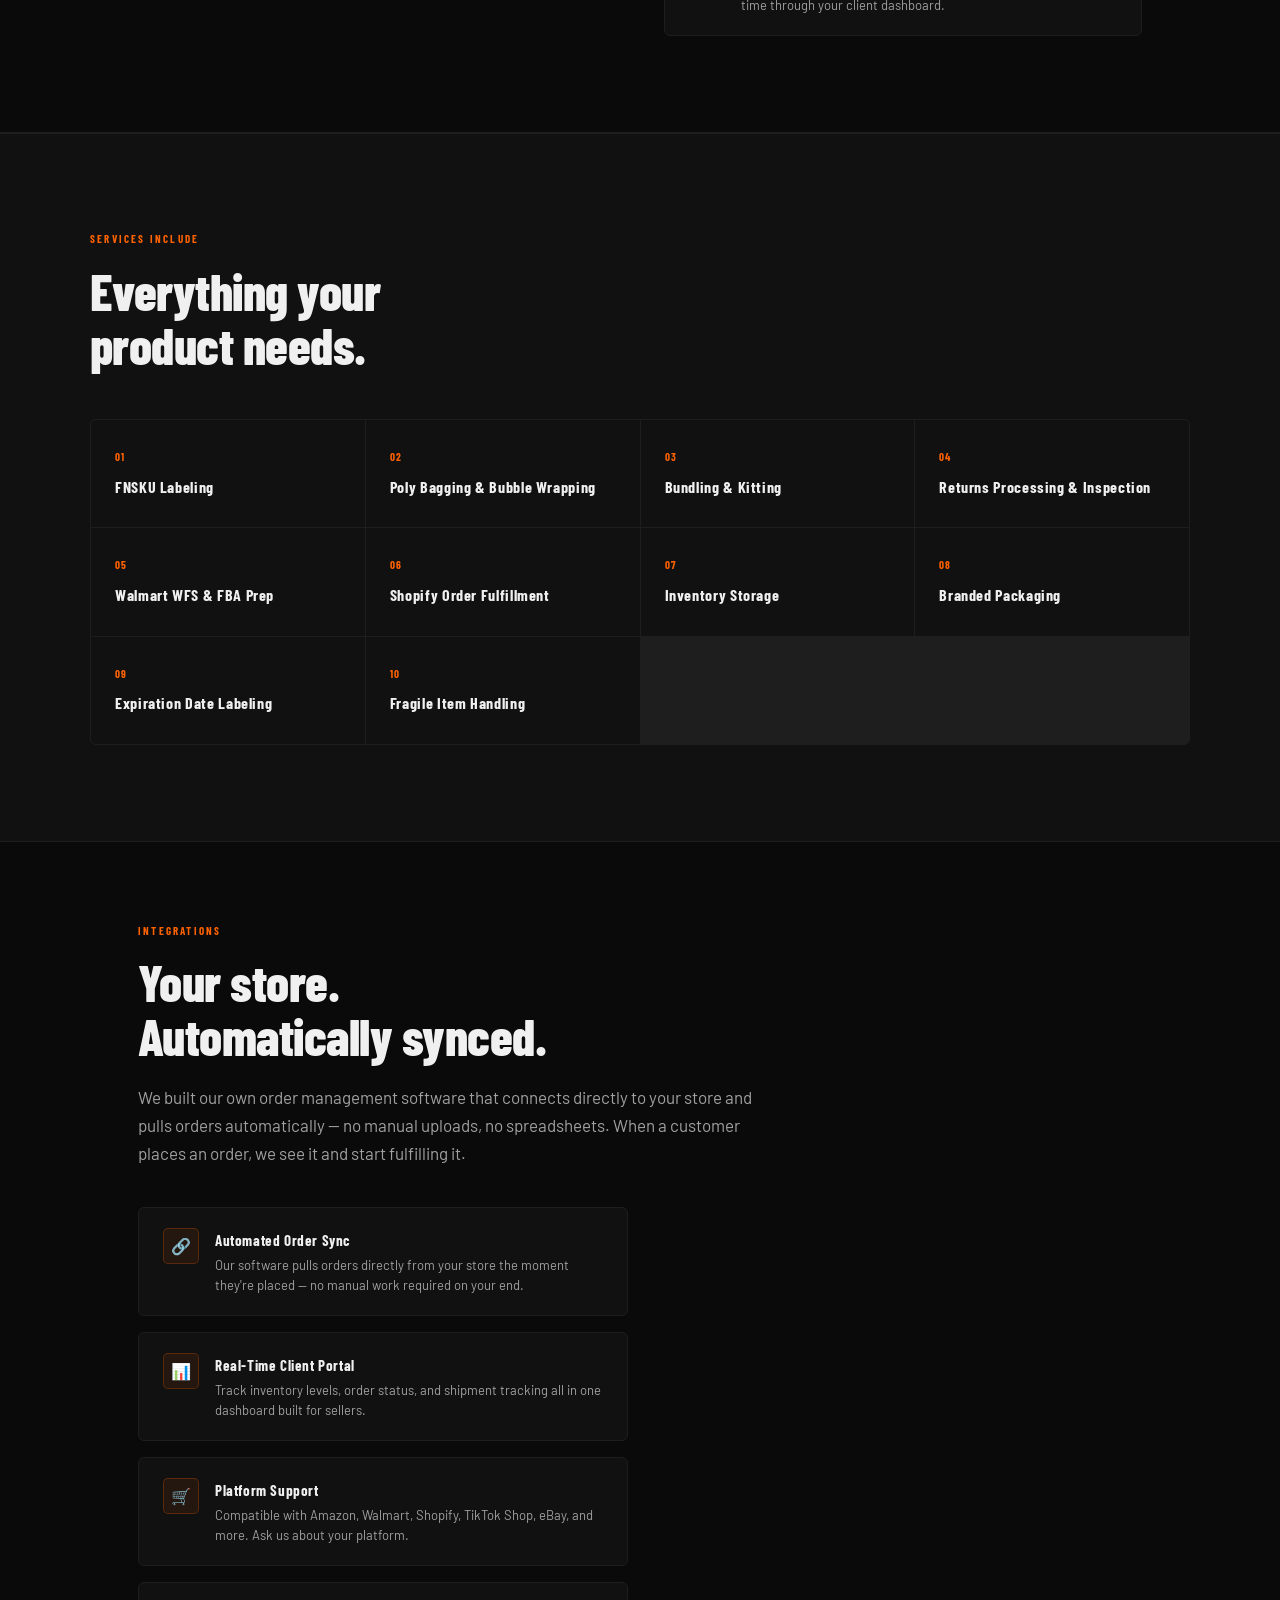
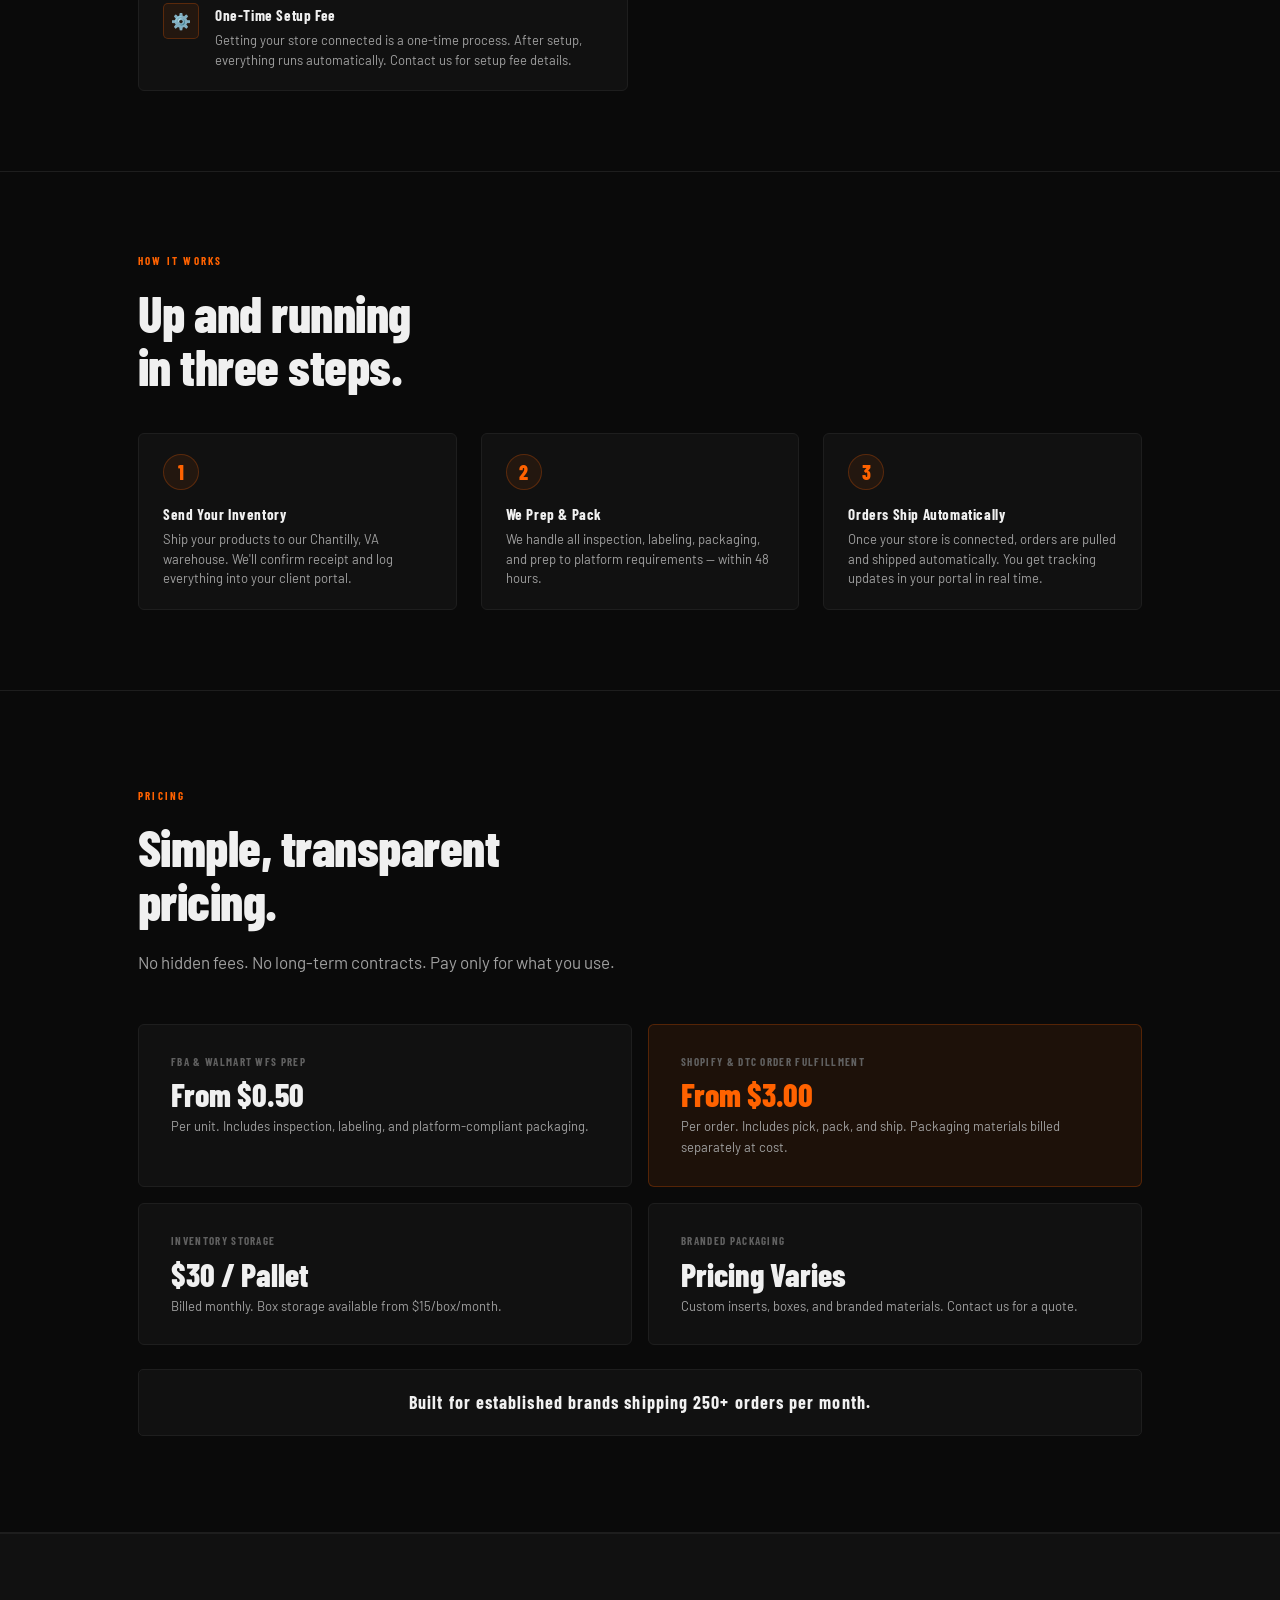
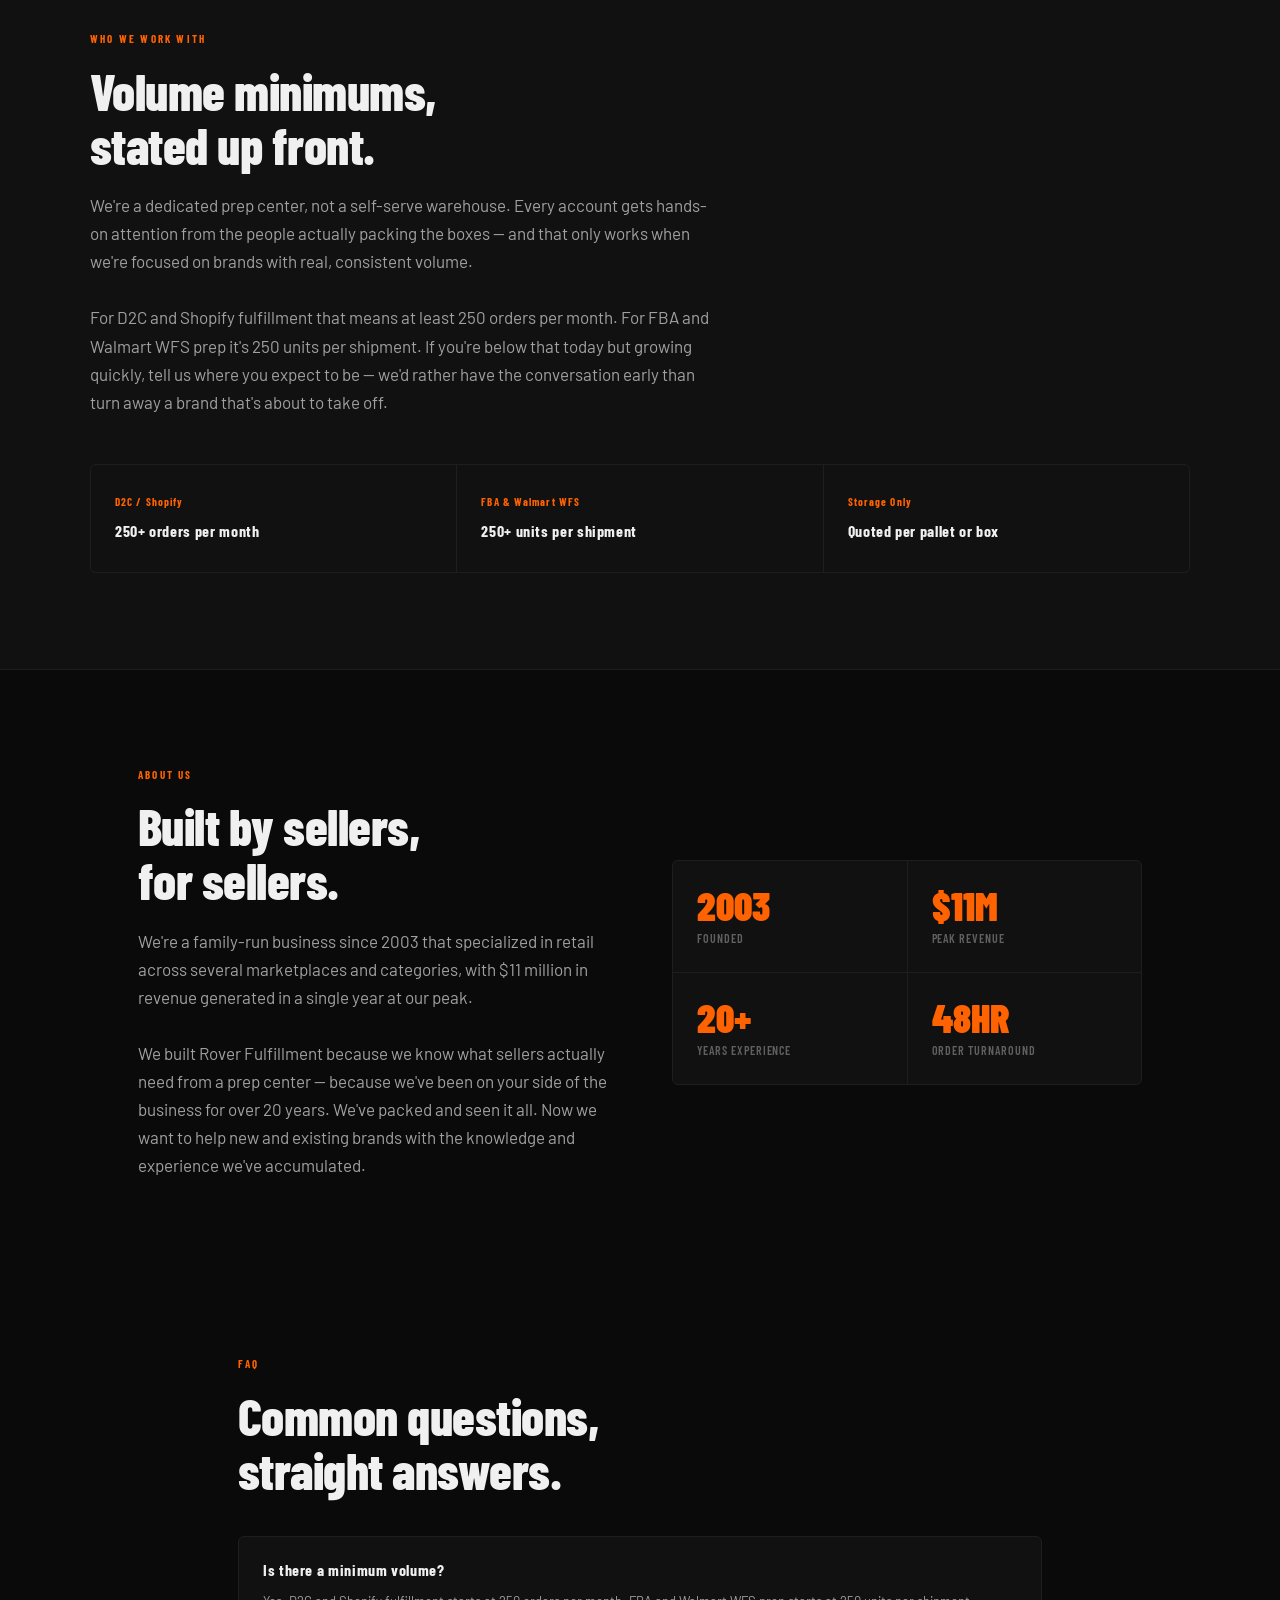
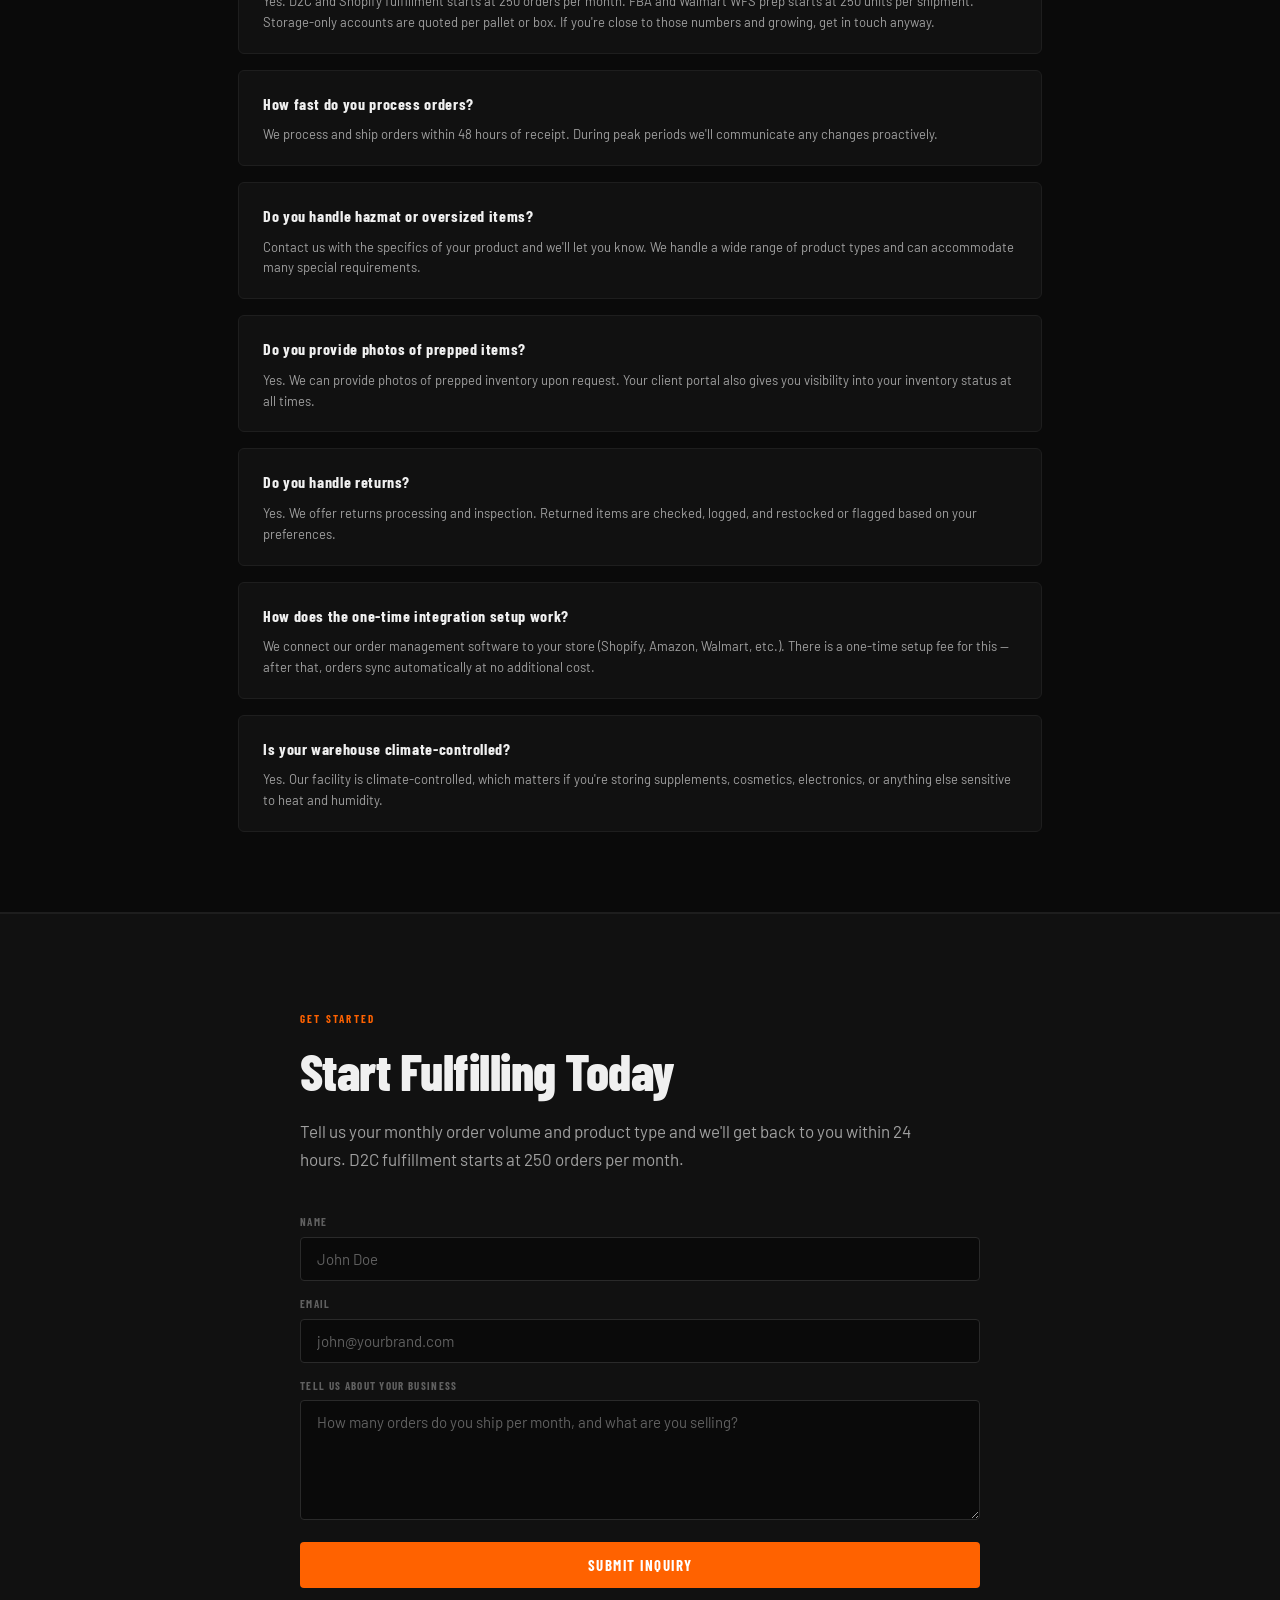
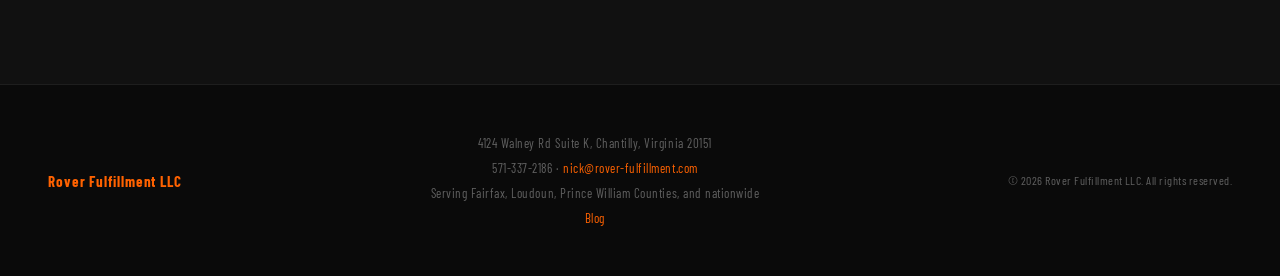
==== commit 7bb88854: "Remove data center vertical, add FBA 250 units/shipment minimum Data center content removed entirely" ====
--- a/rover-site/public/index.html
+++ b/rover-site/public/index.html
@@ -753,7 +753,6 @@
     </a>
     <ul class="nav-links">
       <li><a href="#services">Services</a></li>
-      <li><a href="/data-center-logistics.html">Data Centers</a></li>
       <li><a href="#integrations">Integrations</a></li>
       <li><a href="#pricing">Pricing</a></li>
       <li><a href="/blog/">Blog</a></li>
@@ -1011,11 +1010,11 @@
   <div class="services-section" id="minimums">
     <div class="services-inner">
       <div class="section-eyebrow">Who We Work With</div>
-      <h2 class="section-title">A minimum of<br>250 orders a month.</h2>
+      <h2 class="section-title">Volume minimums,<br>stated up front.</h2>
       <p class="section-body">
         We're a dedicated prep center, not a self-serve warehouse. Every account gets hands-on attention from the people actually packing the boxes — and that only works when we're focused on brands with real, consistent volume.
         <br><br>
-        For D2C and Shopify fulfillment, that means a minimum of 250 orders per month. If you're below that today but growing quickly, tell us where you expect to be — we'd rather have the conversation early than turn away a brand that's about to take off.
+        For D2C and Shopify fulfillment that means at least 250 orders per month. For FBA and Walmart WFS prep it's 250 units per shipment. If you're below that today but growing quickly, tell us where you expect to be — we'd rather have the conversation early than turn away a brand that's about to take off.
       </p>
       <div class="services-grid" style="grid-template-columns: repeat(3, 1fr);">
         <div class="service-item">
@@ -1024,7 +1023,7 @@
         </div>
         <div class="service-item">
           <span class="service-num">FBA &amp; Walmart WFS</span>
-          <span class="service-name">Quoted on unit volume</span>
+          <span class="service-name">250+ units per shipment</span>
         </div>
         <div class="service-item">
           <span class="service-num">Storage Only</span>
@@ -1074,7 +1073,7 @@
     <div style="margin-top: 40px; display: flex; flex-direction: column; gap: 16px;">
       <div class="what-card" style="flex-direction: column; align-items: flex-start; gap: 8px;">
         <h3 style="font-family: 'Barlow Condensed', sans-serif; font-size: 16px; font-weight: 700; letter-spacing: 0.04em; color: var(--text);">Is there a minimum volume?</h3>
-        <p style="font-size: 13px; color: var(--text-sub); line-height: 1.6;">For D2C and Shopify fulfillment, we work with brands shipping at least 250 orders per month. FBA and Walmart WFS prep is quoted on unit volume rather than order count — if you're mainly sending inventory to marketplaces, get in touch and we'll size it up.</p>
+        <p style="font-size: 13px; color: var(--text-sub); line-height: 1.6;">Yes. D2C and Shopify fulfillment starts at 250 orders per month. FBA and Walmart WFS prep starts at 250 units per shipment. Storage-only accounts are quoted per pallet or box. If you're close to those numbers and growing, get in touch anyway.</p>
       </div>
       <div class="what-card" style="flex-direction: column; align-items: flex-start; gap: 8px;">
         <h3 style="font-family: 'Barlow Condensed', sans-serif; font-size: 16px; font-weight: 700; letter-spacing: 0.04em; color: var(--text);">How fast do you process orders?</h3>
@@ -1140,7 +1139,7 @@
       <span class="footer-addr">4124 Walney Rd Suite K, Chantilly, Virginia 20151</span>
       <span class="footer-addr">571-337-2186 · <a href="mailto:nick@rover-fulfillment.com">nick@rover-fulfillment.com</a></span>
       <span class="footer-addr">Serving Fairfax, Loudoun, Prince William Counties, and nationwide</span>
-      <span class="footer-addr"><a href="/data-center-logistics.html">Data Center Logistics</a> · <a href="/blog/">Blog</a></span>
+      <span class="footer-addr"><a href="/blog/">Blog</a></span>
     </div>
     <span class="footer-copy">© 2026 Rover Fulfillment LLC. All rights reserved.</span>
   </footer>
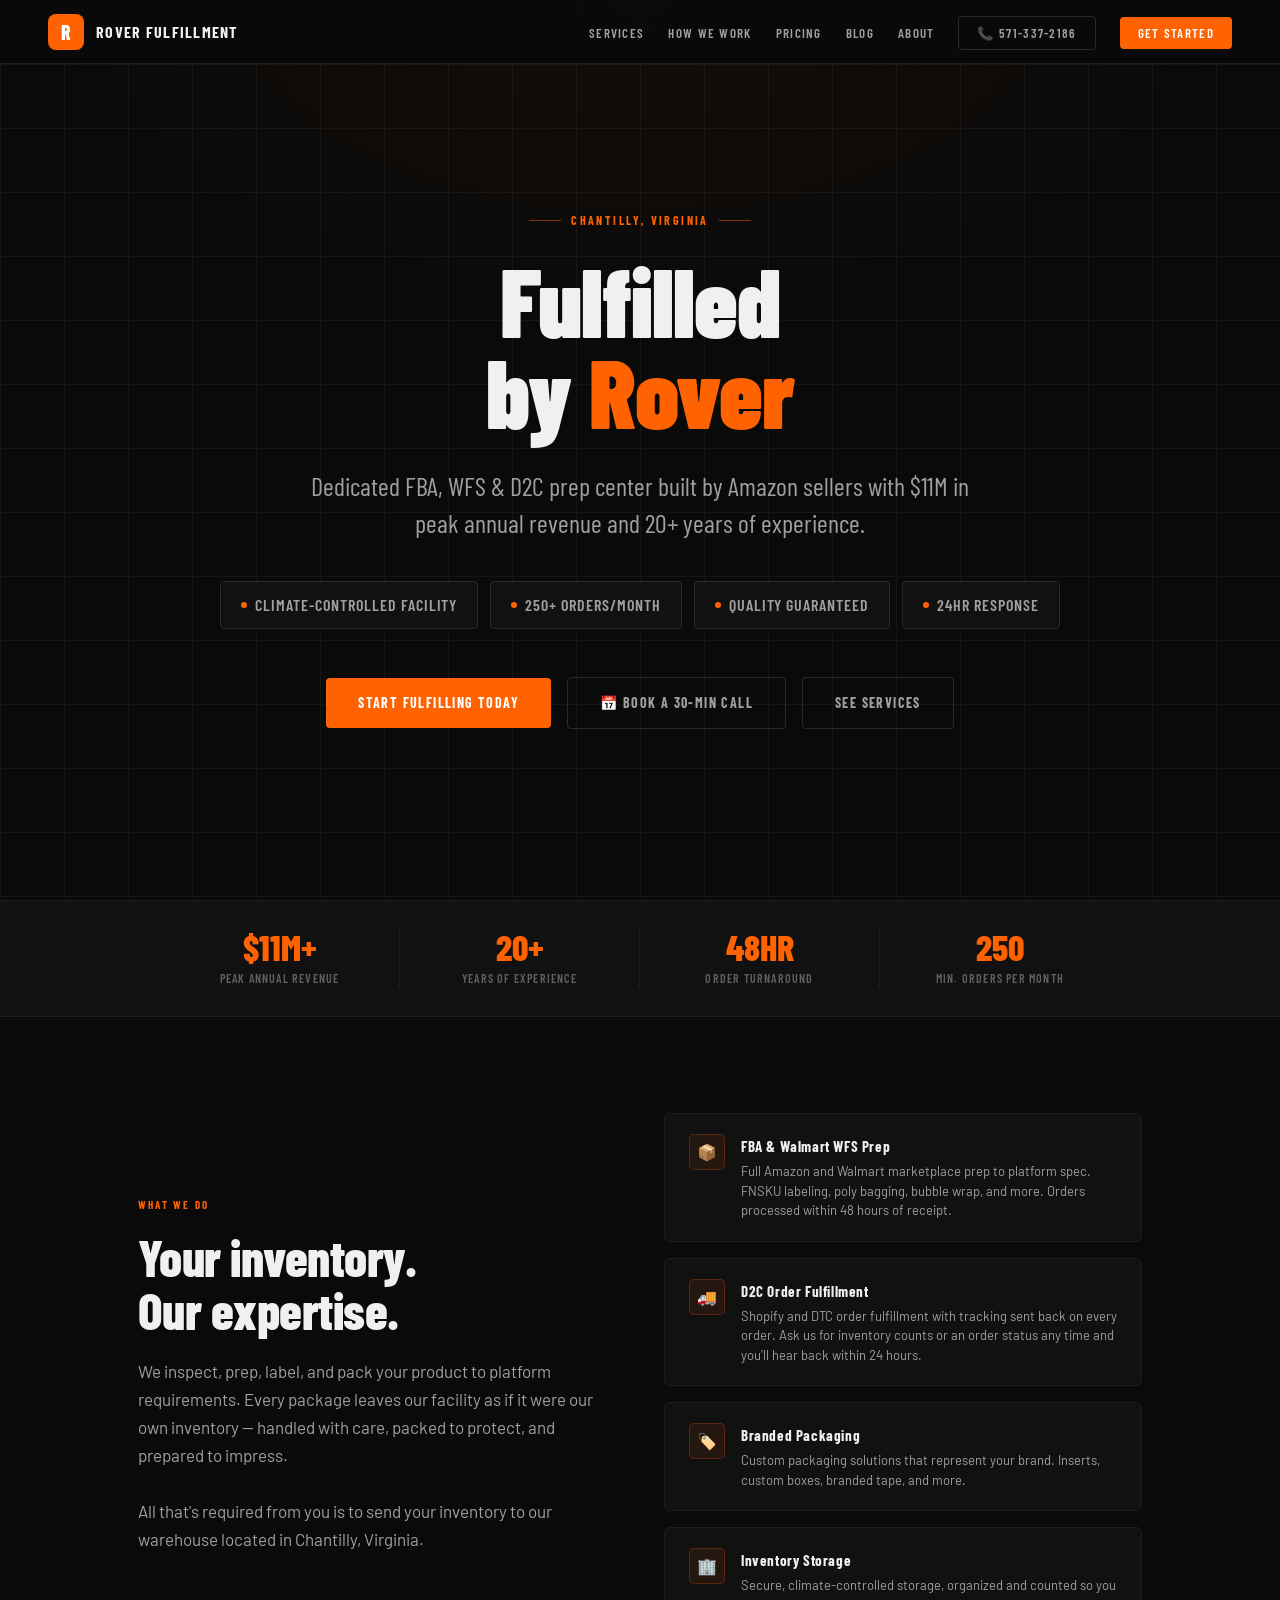
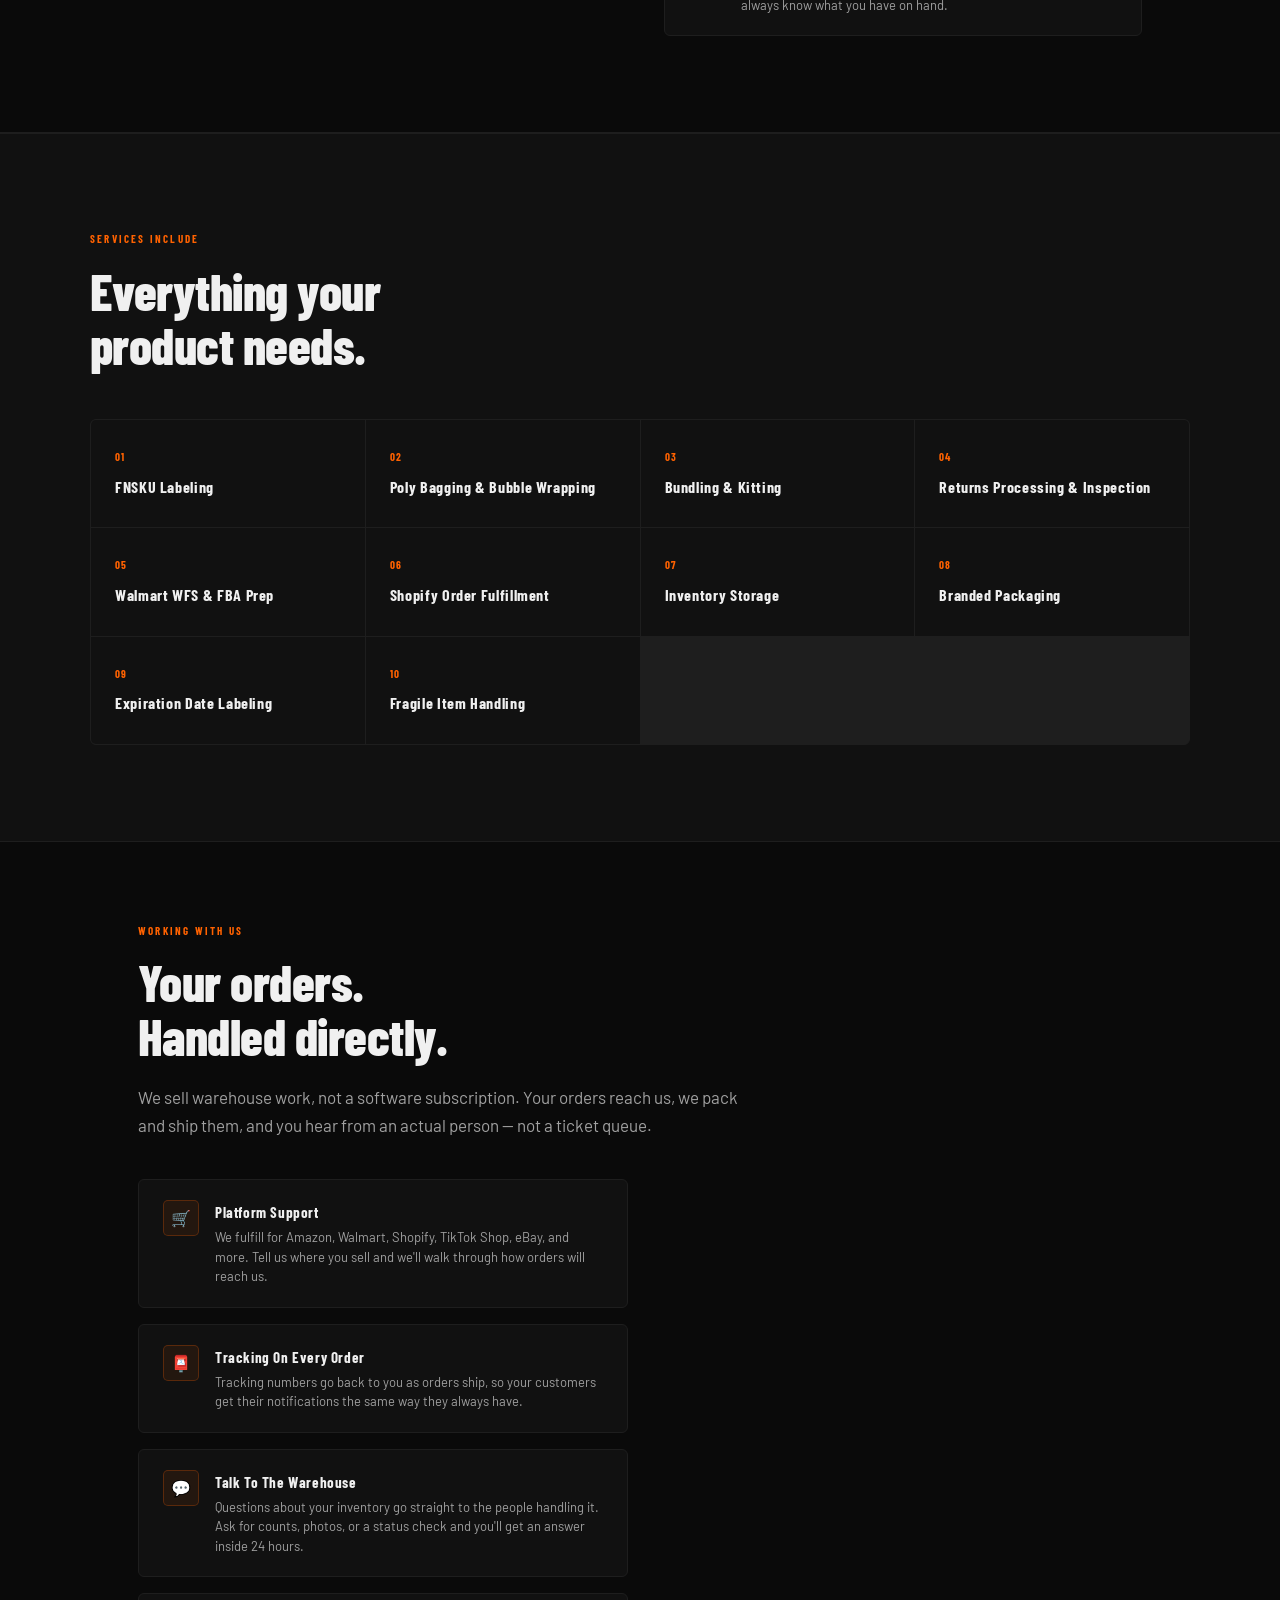
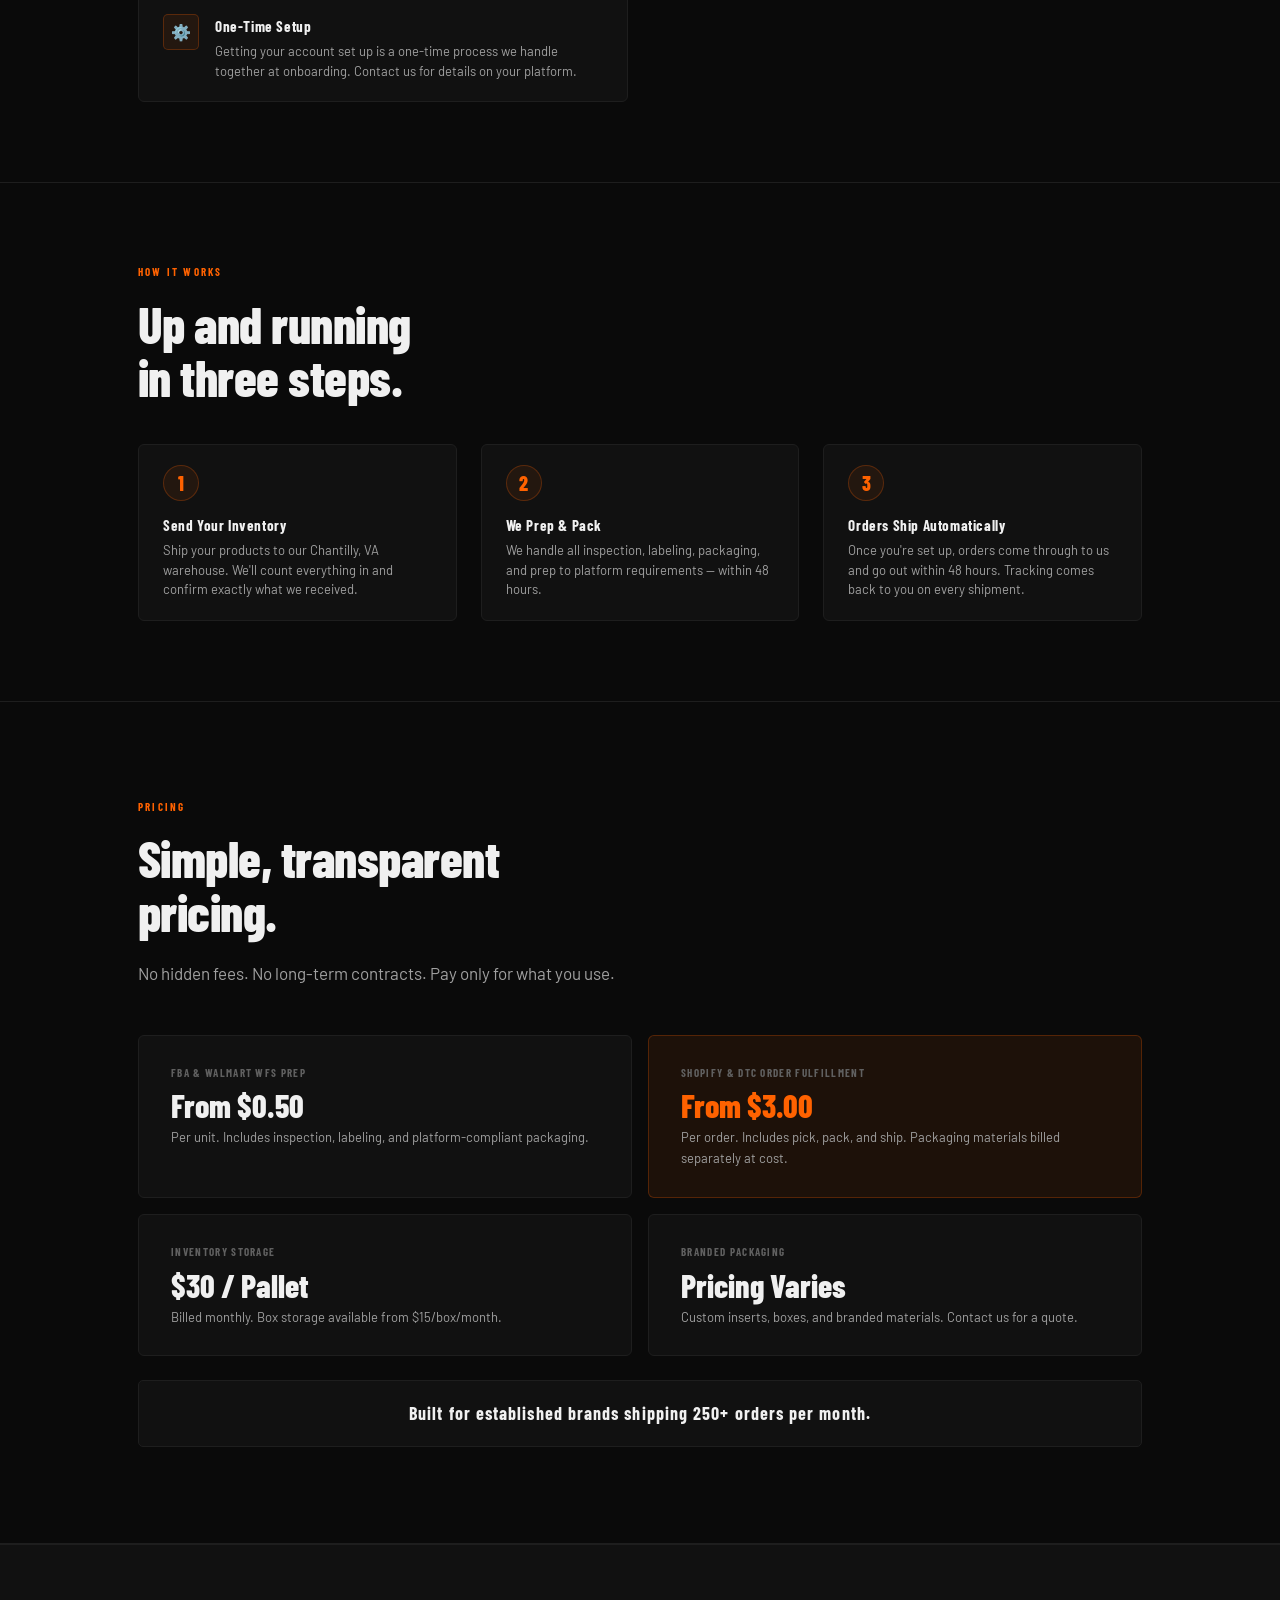
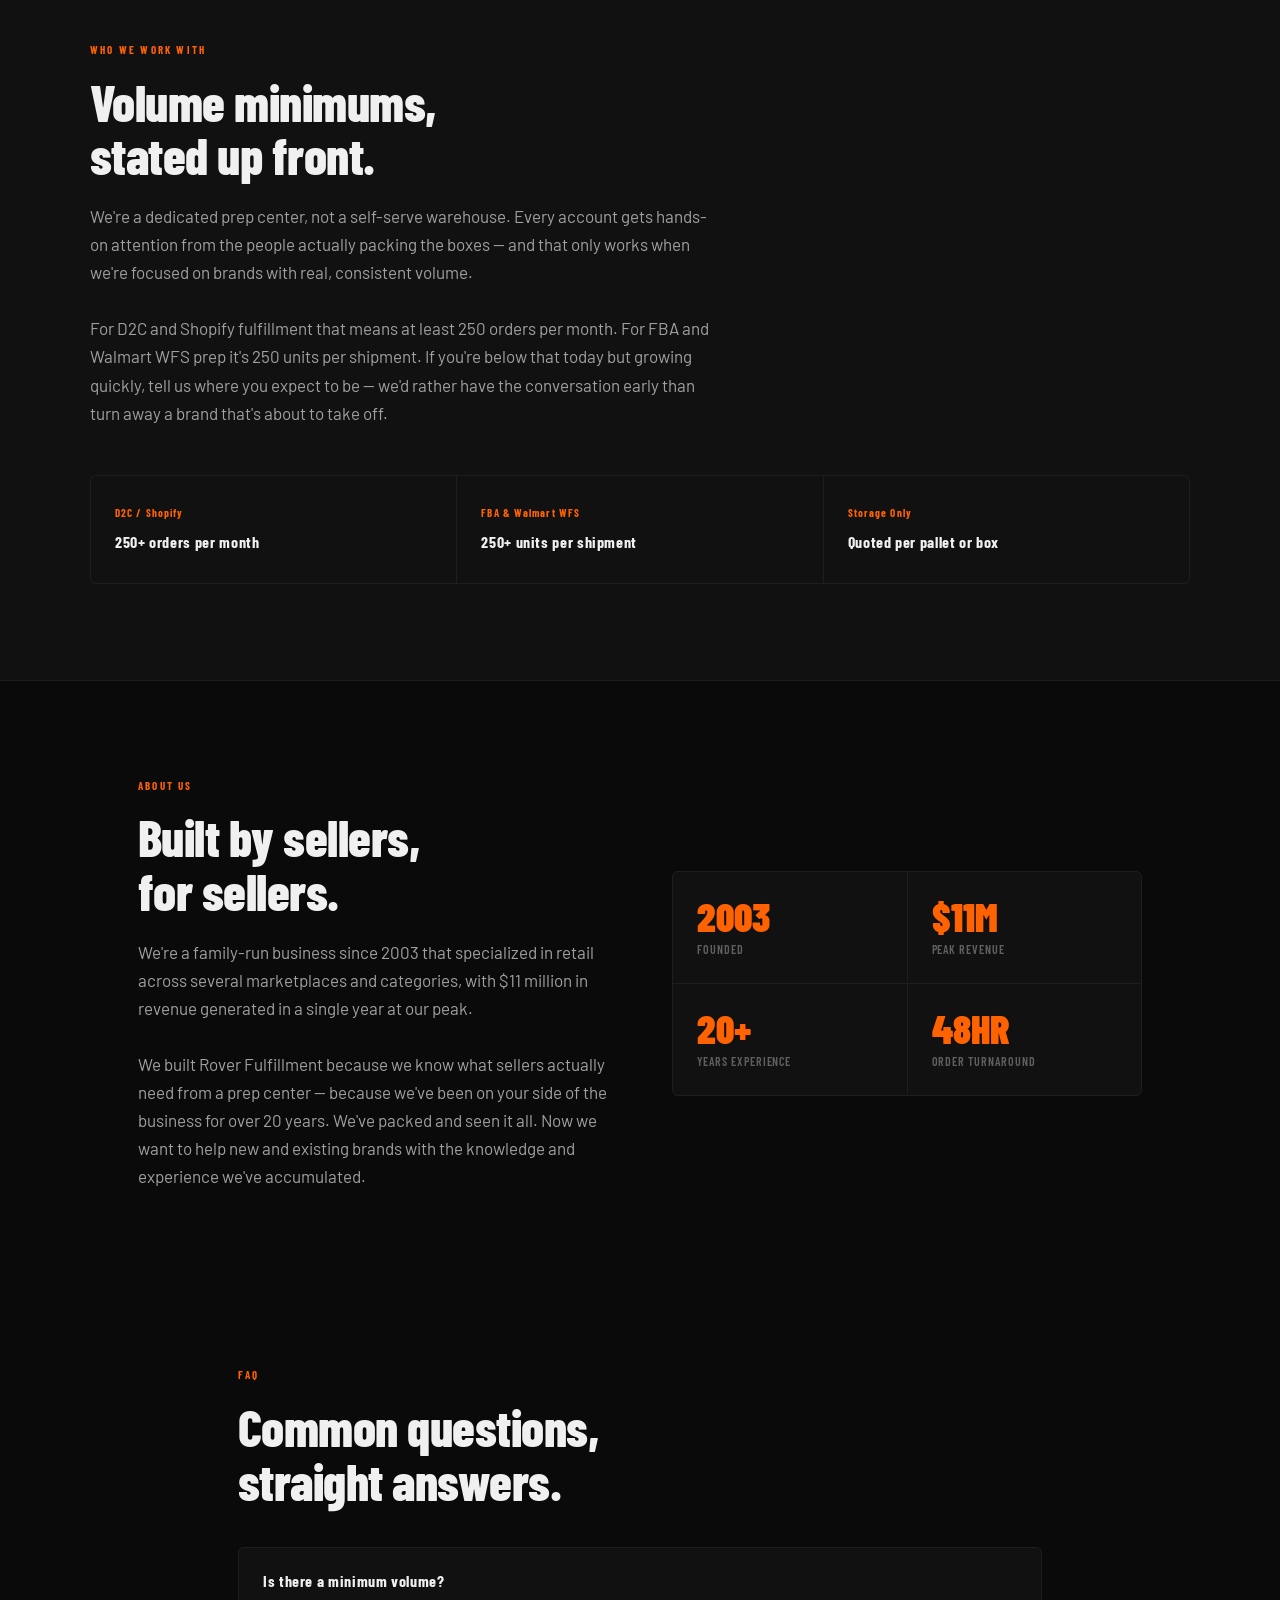
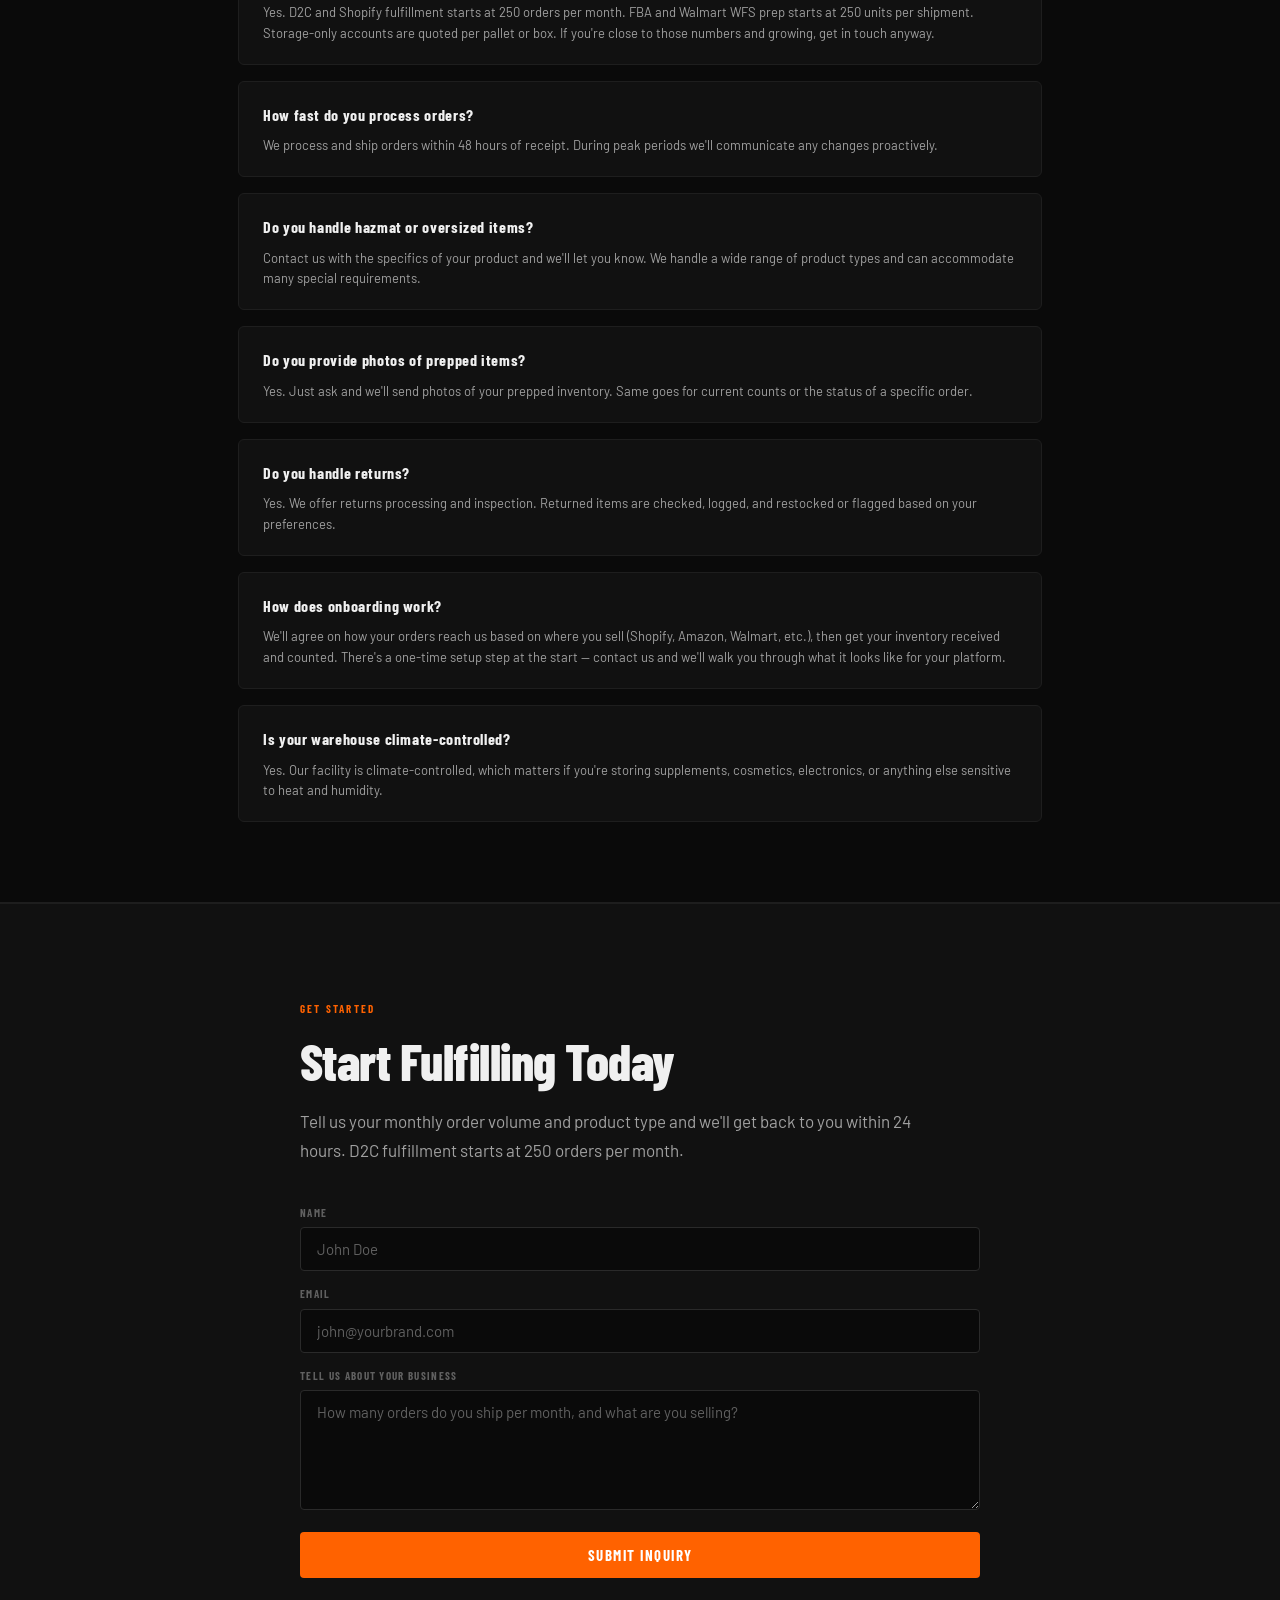
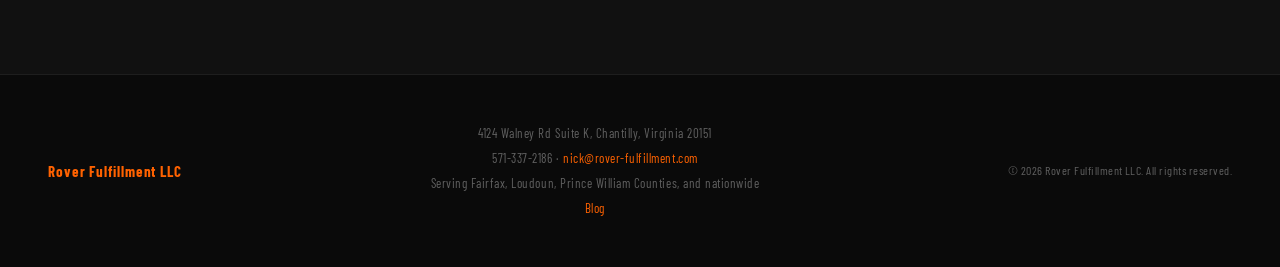
==== commit 93ab3055: "Remove client portal and proprietary software claims The site advertised a real-time client portal, " ====
--- a/rover-site/public/index.html
+++ b/rover-site/public/index.html
@@ -753,7 +753,7 @@
     </a>
     <ul class="nav-links">
       <li><a href="#services">Services</a></li>
-      <li><a href="#integrations">Integrations</a></li>
+      <li><a href="#integrations">How We Work</a></li>
       <li><a href="#pricing">Pricing</a></li>
       <li><a href="/blog/">Blog</a></li>
       <li><a href="#about">About</a></li>
@@ -770,7 +770,7 @@
       Dedicated FBA, WFS & D2C prep center built by Amazon sellers with $11M in peak annual revenue and 20+ years of experience.
     </p>
     <div class="hero-badges">
-      <div class="hero-badge"><span class="hero-badge-dot"></span>Real-Time Inventory Portal</div>
+      <div class="hero-badge"><span class="hero-badge-dot"></span>Climate-Controlled Facility</div>
       <div class="hero-badge"><span class="hero-badge-dot"></span>250+ Orders/Month</div>
       <div class="hero-badge"><span class="hero-badge-dot"></span>Quality Guaranteed</div>
       <div class="hero-badge"><span class="hero-badge-dot"></span>24hr Response</div>
@@ -826,7 +826,7 @@
           <div class="what-icon">🚚</div>
           <div class="what-card-text">
             <h3>D2C Order Fulfillment</h3>
-            <p>Shopify and DTC order fulfillment with automated tracking. Your client portal gives you real-time inventory levels, order status, and tracking — all in one place.</p>
+            <p>Shopify and DTC order fulfillment with tracking sent back on every order. Ask us for inventory counts or an order status any time and you'll hear back within 24 hours.</p>
           </div>
         </div>
         <div class="what-card">
@@ -840,7 +840,7 @@
           <div class="what-icon">🏢</div>
           <div class="what-card-text">
             <h3>Inventory Storage</h3>
-            <p>Secure, climate-controlled storage, organized and tracked in real time through your client dashboard.</p>
+            <p>Secure, climate-controlled storage, organized and counted so you always know what you have on hand.</p>
           </div>
         </div>
       </div>
@@ -902,39 +902,39 @@
   <!-- Pricing -->
     <!-- Integrations -->
   <section id="integrations" style="padding: 80px 48px; max-width: 1100px; margin: 0 auto;">
-    <div class="section-eyebrow">Integrations</div>
-    <h2 class="section-title">Your store.<br>Automatically synced.</h2>
+    <div class="section-eyebrow">Working With Us</div>
+    <h2 class="section-title">Your orders.<br>Handled directly.</h2>
     <p class="section-body" style="max-width: 620px; margin-bottom: 40px;">
-      We built our own order management software that connects directly to your store and pulls orders automatically — no manual uploads, no spreadsheets. When a customer places an order, we see it and start fulfilling it.
+      We sell warehouse work, not a software subscription. Your orders reach us, we pack and ship them, and you hear from an actual person — not a ticket queue.
     </p>
     <div class="what-grid" style="gap: 24px;">
       <div class="what-right" style="display: grid; grid-template-columns: repeat(auto-fit, minmax(260px, 1fr)); gap: 16px;">
         <div class="what-card">
-          <div class="what-icon">🔗</div>
-          <div class="what-card-text">
-            <h3>Automated Order Sync</h3>
-            <p>Our software pulls orders directly from your store the moment they're placed — no manual work required on your end.</p>
-          </div>
-        </div>
-        <div class="what-card">
-          <div class="what-icon">📊</div>
-          <div class="what-card-text">
-            <h3>Real-Time Client Portal</h3>
-            <p>Track inventory levels, order status, and shipment tracking all in one dashboard built for sellers.</p>
-          </div>
-        </div>
-        <div class="what-card">
           <div class="what-icon">🛒</div>
           <div class="what-card-text">
             <h3>Platform Support</h3>
-            <p>Compatible with Amazon, Walmart, Shopify, TikTok Shop, eBay, and more. Ask us about your platform.</p>
+            <p>We fulfill for Amazon, Walmart, Shopify, TikTok Shop, eBay, and more. Tell us where you sell and we'll walk through how orders will reach us.</p>
+          </div>
+        </div>
+        <div class="what-card">
+          <div class="what-icon">📮</div>
+          <div class="what-card-text">
+            <h3>Tracking On Every Order</h3>
+            <p>Tracking numbers go back to you as orders ship, so your customers get their notifications the same way they always have.</p>
+          </div>
+        </div>
+        <div class="what-card">
+          <div class="what-icon">💬</div>
+          <div class="what-card-text">
+            <h3>Talk To The Warehouse</h3>
+            <p>Questions about your inventory go straight to the people handling it. Ask for counts, photos, or a status check and you'll get an answer inside 24 hours.</p>
           </div>
         </div>
         <div class="what-card">
           <div class="what-icon">⚙️</div>
           <div class="what-card-text">
-            <h3>One-Time Setup Fee</h3>
-            <p>Getting your store connected is a one-time process. After setup, everything runs automatically. Contact us for setup fee details.</p>
+            <h3>One-Time Setup</h3>
+            <p>Getting your account set up is a one-time process we handle together at onboarding. Contact us for details on your platform.</p>
           </div>
         </div>
       </div>
@@ -952,7 +952,7 @@
         <div class="what-icon" style="font-size: 20px; font-weight: 800; font-family: 'Barlow Condensed', sans-serif; color: var(--accent); background: var(--accent-lo); border: 1px solid var(--accent-ring); width: 36px; height: 36px; border-radius: 50%; display: flex; align-items: center; justify-content: center;">1</div>
         <div class="what-card-text">
           <h3>Send Your Inventory</h3>
-          <p>Ship your products to our Chantilly, VA warehouse. We'll confirm receipt and log everything into your client portal.</p>
+          <p>Ship your products to our Chantilly, VA warehouse. We'll count everything in and confirm exactly what we received.</p>
         </div>
       </div>
       <div class="what-card" style="flex-direction: column; align-items: flex-start; gap: 12px;">
@@ -966,7 +966,7 @@
         <div class="what-icon" style="font-size: 20px; font-weight: 800; font-family: 'Barlow Condensed', sans-serif; color: var(--accent); background: var(--accent-lo); border: 1px solid var(--accent-ring); width: 36px; height: 36px; border-radius: 50%; display: flex; align-items: center; justify-content: center;">3</div>
         <div class="what-card-text">
           <h3>Orders Ship Automatically</h3>
-          <p>Once your store is connected, orders are pulled and shipped automatically. You get tracking updates in your portal in real time.</p>
+          <p>Once you're set up, orders come through to us and go out within 48 hours. Tracking comes back to you on every shipment.</p>
         </div>
       </div>
     </div>
@@ -1085,15 +1085,15 @@
       </div>
       <div class="what-card" style="flex-direction: column; align-items: flex-start; gap: 8px;">
         <h3 style="font-family: 'Barlow Condensed', sans-serif; font-size: 16px; font-weight: 700; letter-spacing: 0.04em; color: var(--text);">Do you provide photos of prepped items?</h3>
-        <p style="font-size: 13px; color: var(--text-sub); line-height: 1.6;">Yes. We can provide photos of prepped inventory upon request. Your client portal also gives you visibility into your inventory status at all times.</p>
+        <p style="font-size: 13px; color: var(--text-sub); line-height: 1.6;">Yes. Just ask and we'll send photos of your prepped inventory. Same goes for current counts or the status of a specific order.</p>
       </div>
       <div class="what-card" style="flex-direction: column; align-items: flex-start; gap: 8px;">
         <h3 style="font-family: 'Barlow Condensed', sans-serif; font-size: 16px; font-weight: 700; letter-spacing: 0.04em; color: var(--text);">Do you handle returns?</h3>
         <p style="font-size: 13px; color: var(--text-sub); line-height: 1.6;">Yes. We offer returns processing and inspection. Returned items are checked, logged, and restocked or flagged based on your preferences.</p>
       </div>
       <div class="what-card" style="flex-direction: column; align-items: flex-start; gap: 8px;">
-        <h3 style="font-family: 'Barlow Condensed', sans-serif; font-size: 16px; font-weight: 700; letter-spacing: 0.04em; color: var(--text);">How does the one-time integration setup work?</h3>
-        <p style="font-size: 13px; color: var(--text-sub); line-height: 1.6;">We connect our order management software to your store (Shopify, Amazon, Walmart, etc.). There is a one-time setup fee for this — after that, orders sync automatically at no additional cost.</p>
+        <h3 style="font-family: 'Barlow Condensed', sans-serif; font-size: 16px; font-weight: 700; letter-spacing: 0.04em; color: var(--text);">How does onboarding work?</h3>
+        <p style="font-size: 13px; color: var(--text-sub); line-height: 1.6;">We'll agree on how your orders reach us based on where you sell (Shopify, Amazon, Walmart, etc.), then get your inventory received and counted. There's a one-time setup step at the start — contact us and we'll walk you through what it looks like for your platform.</p>
       </div>
       <div class="what-card" style="flex-direction: column; align-items: flex-start; gap: 8px;">
         <h3 style="font-family: 'Barlow Condensed', sans-serif; font-size: 16px; font-weight: 700; letter-spacing: 0.04em; color: var(--text);">Is your warehouse climate-controlled?</h3>
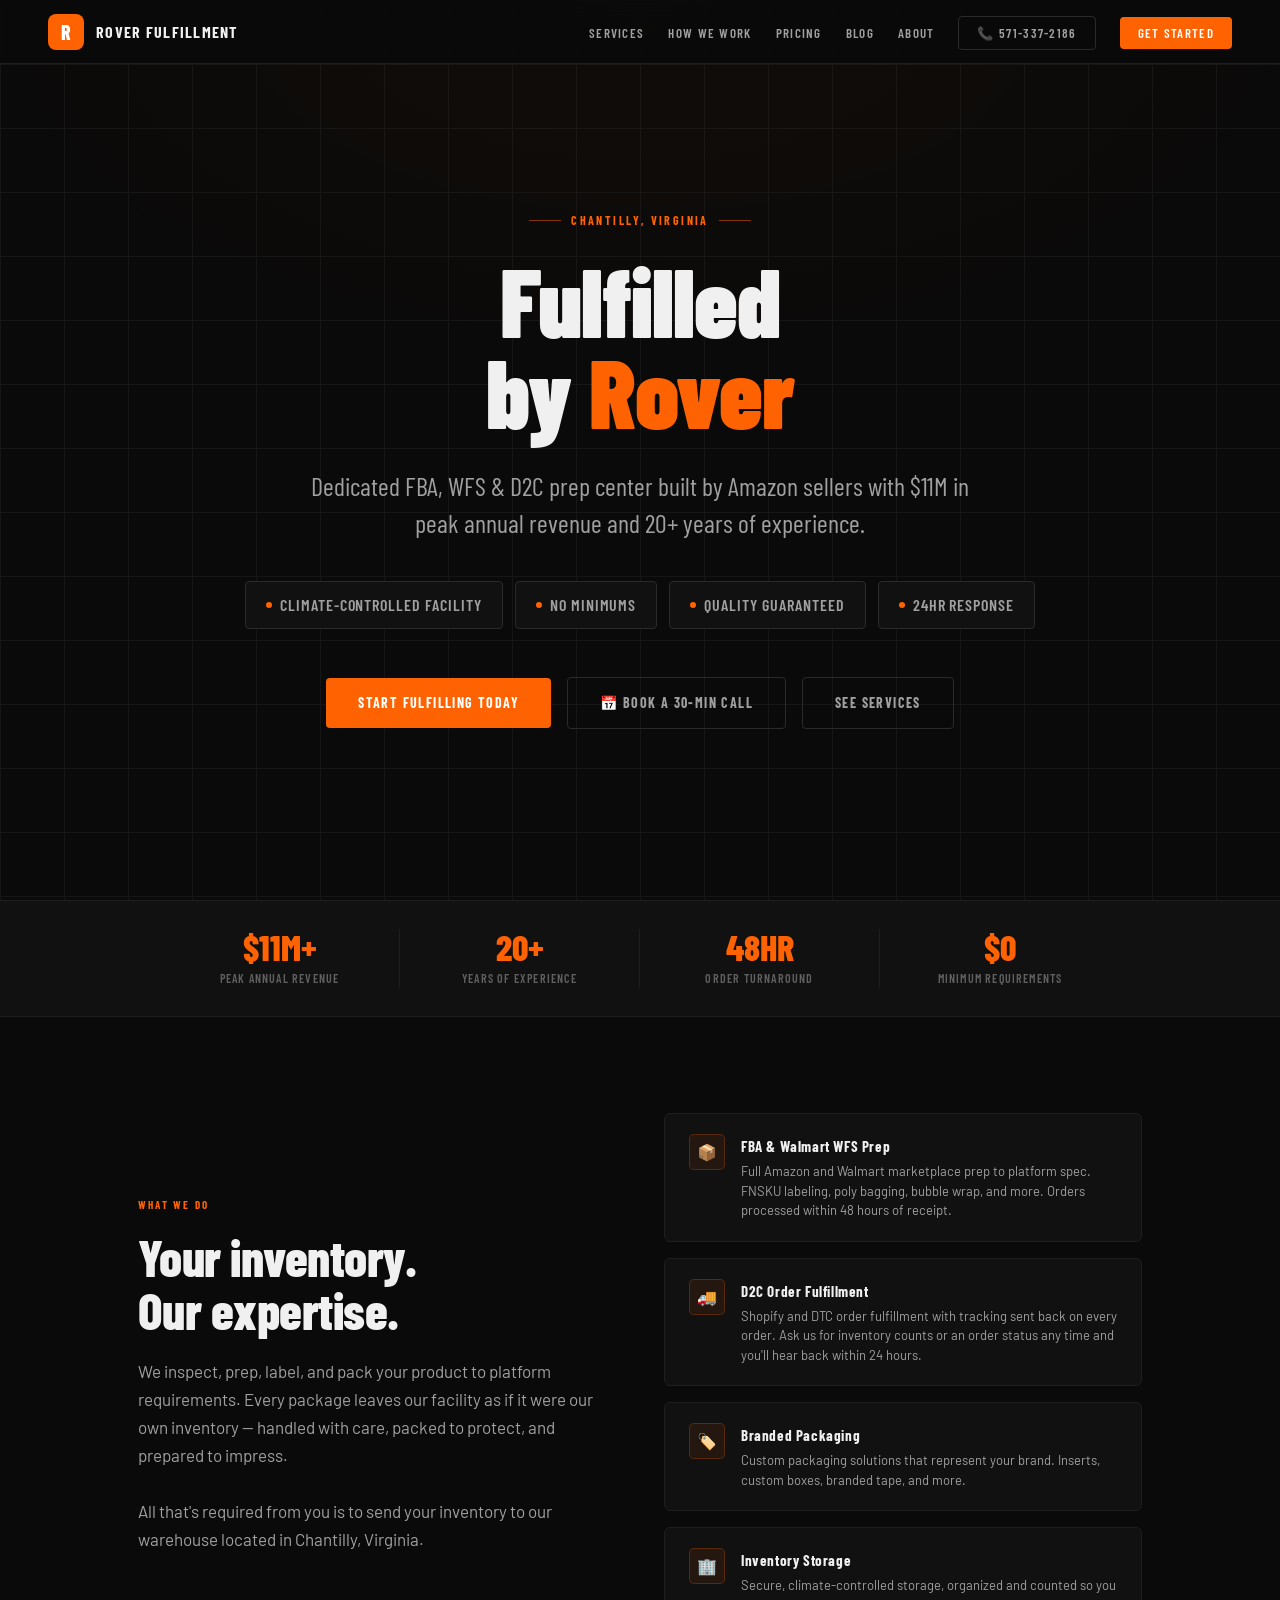
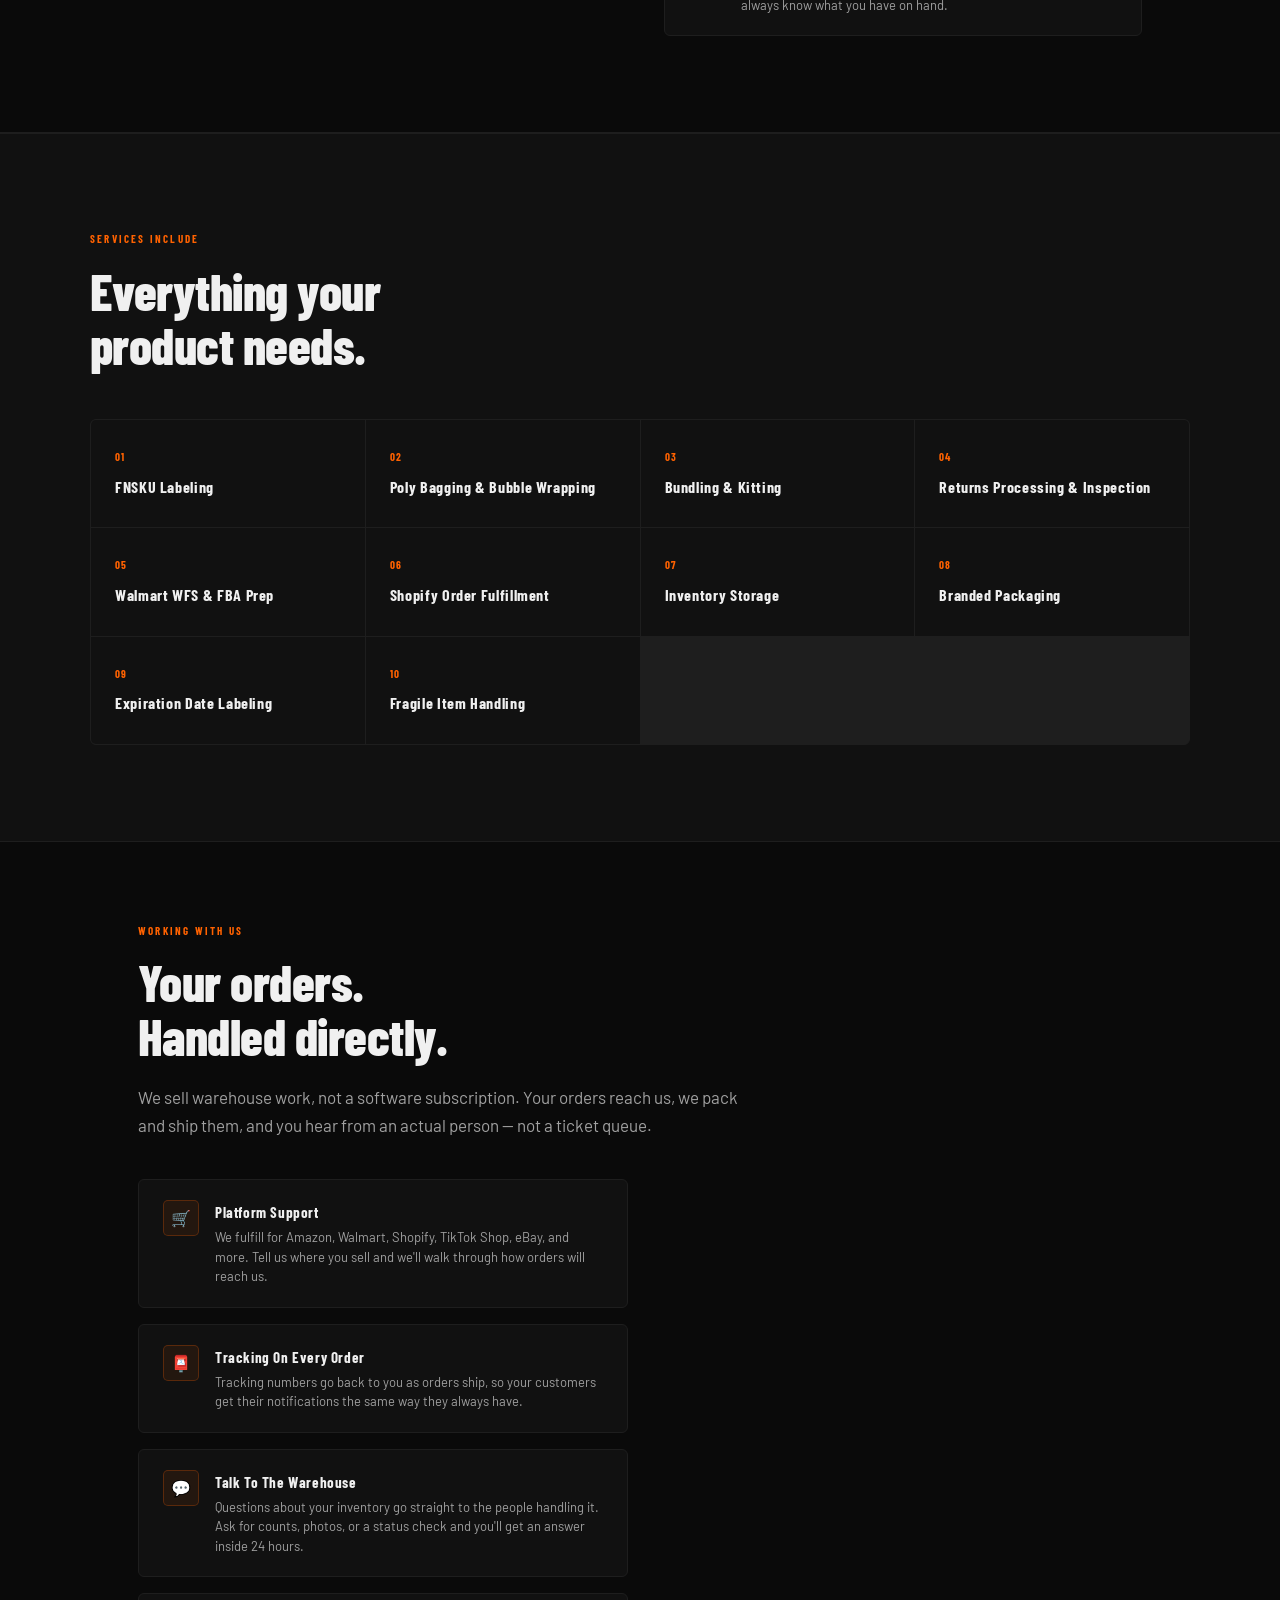
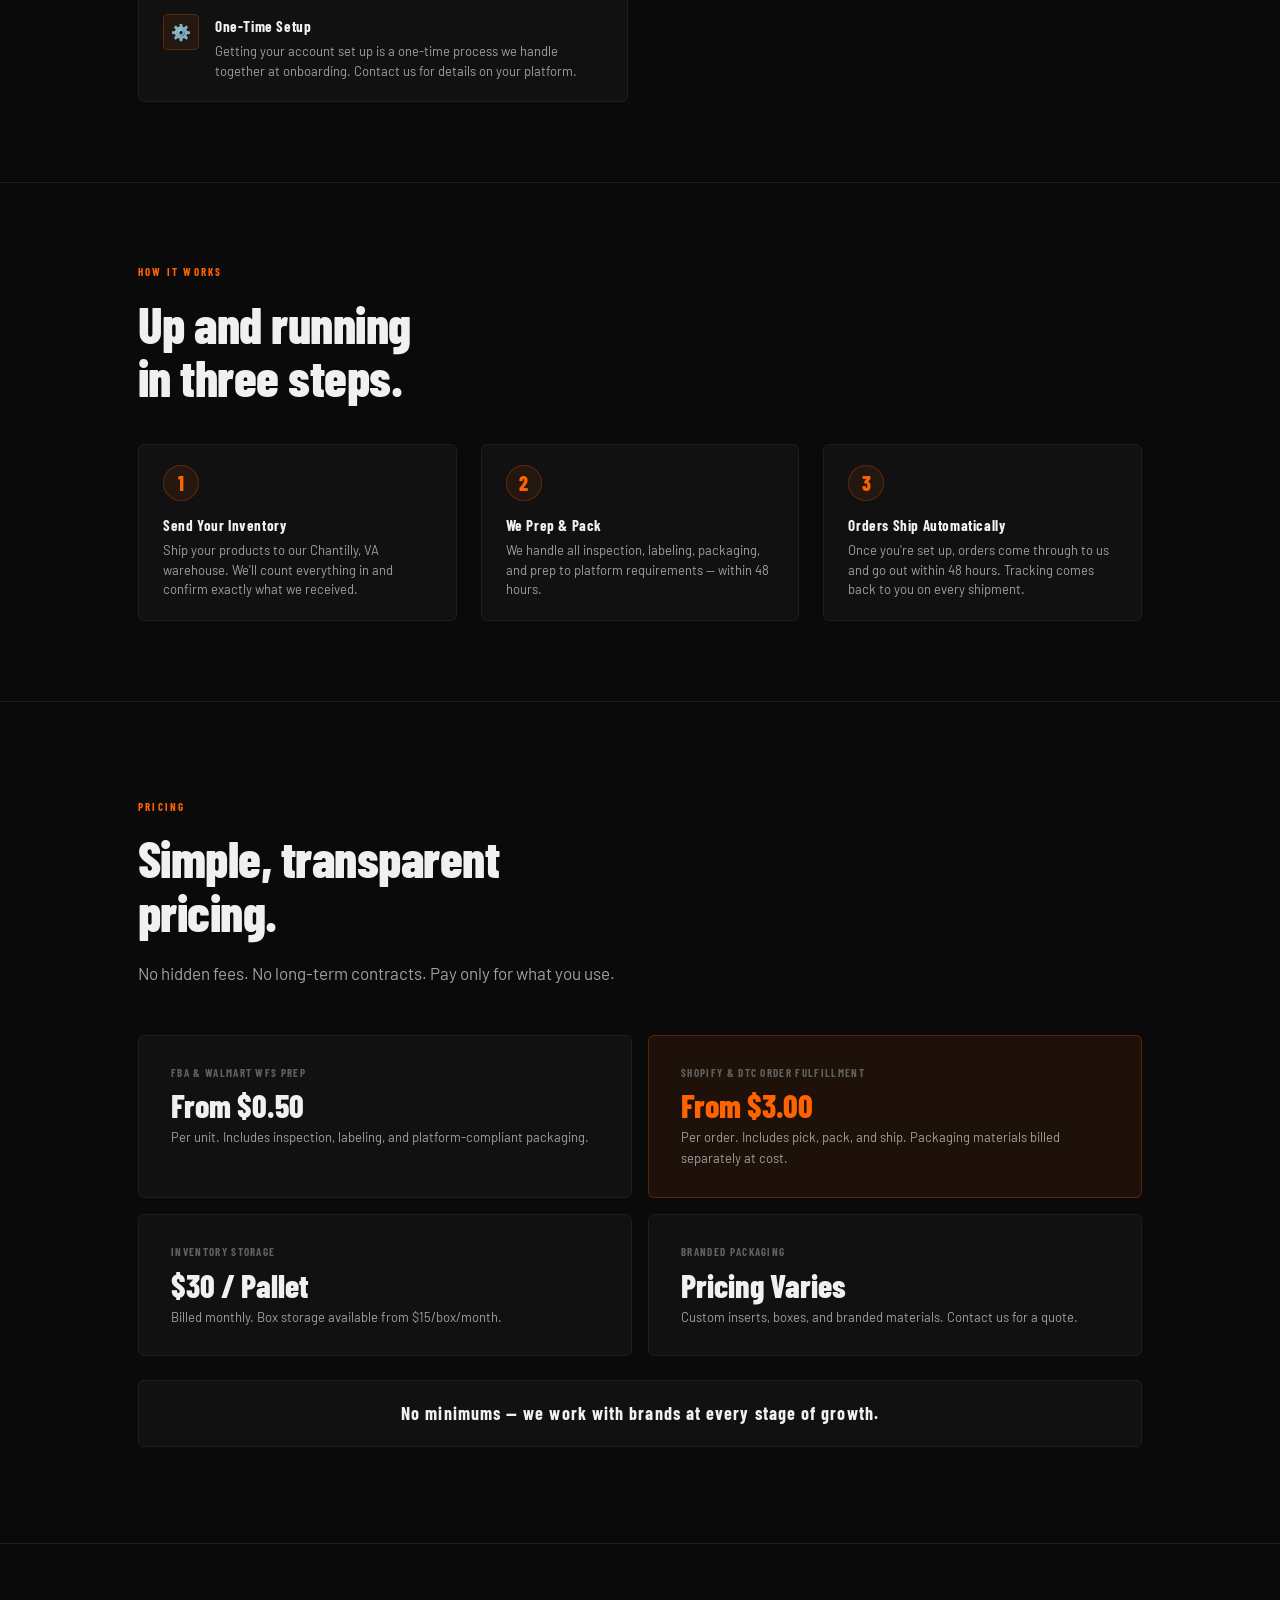
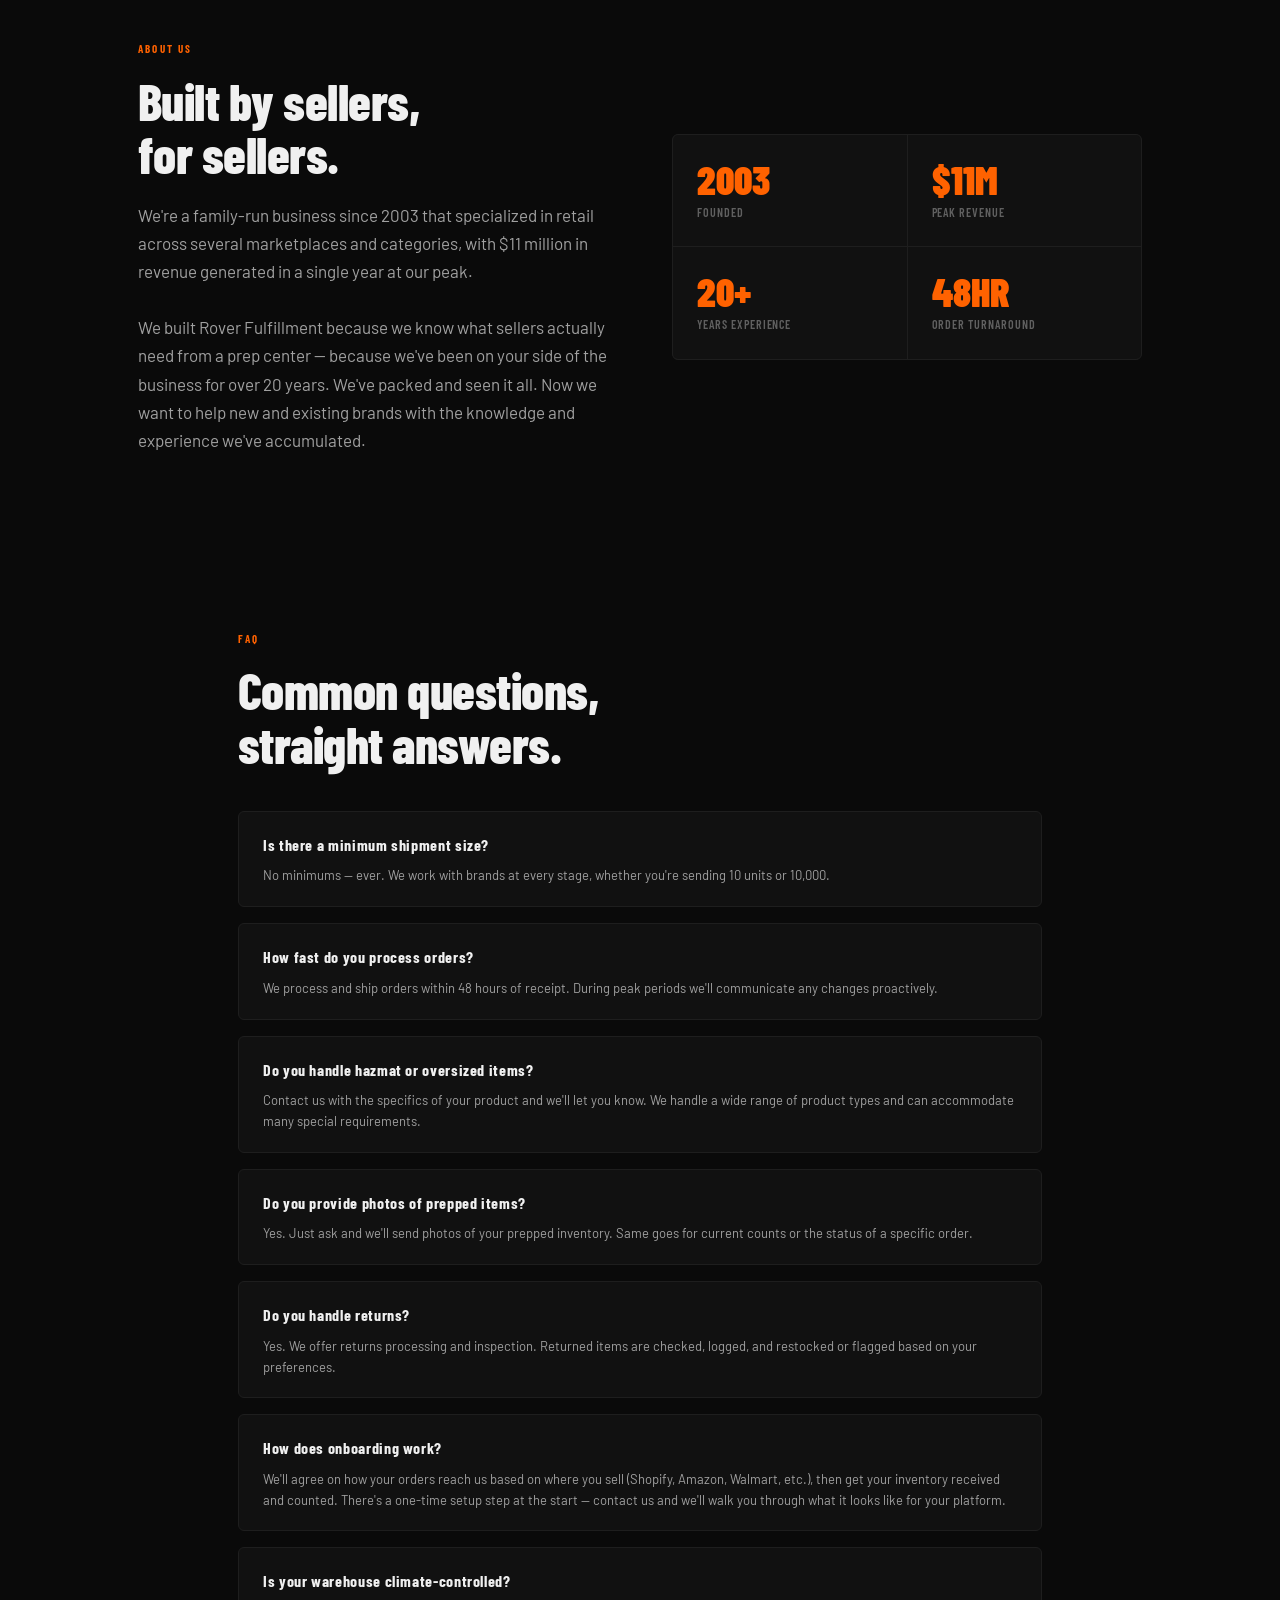
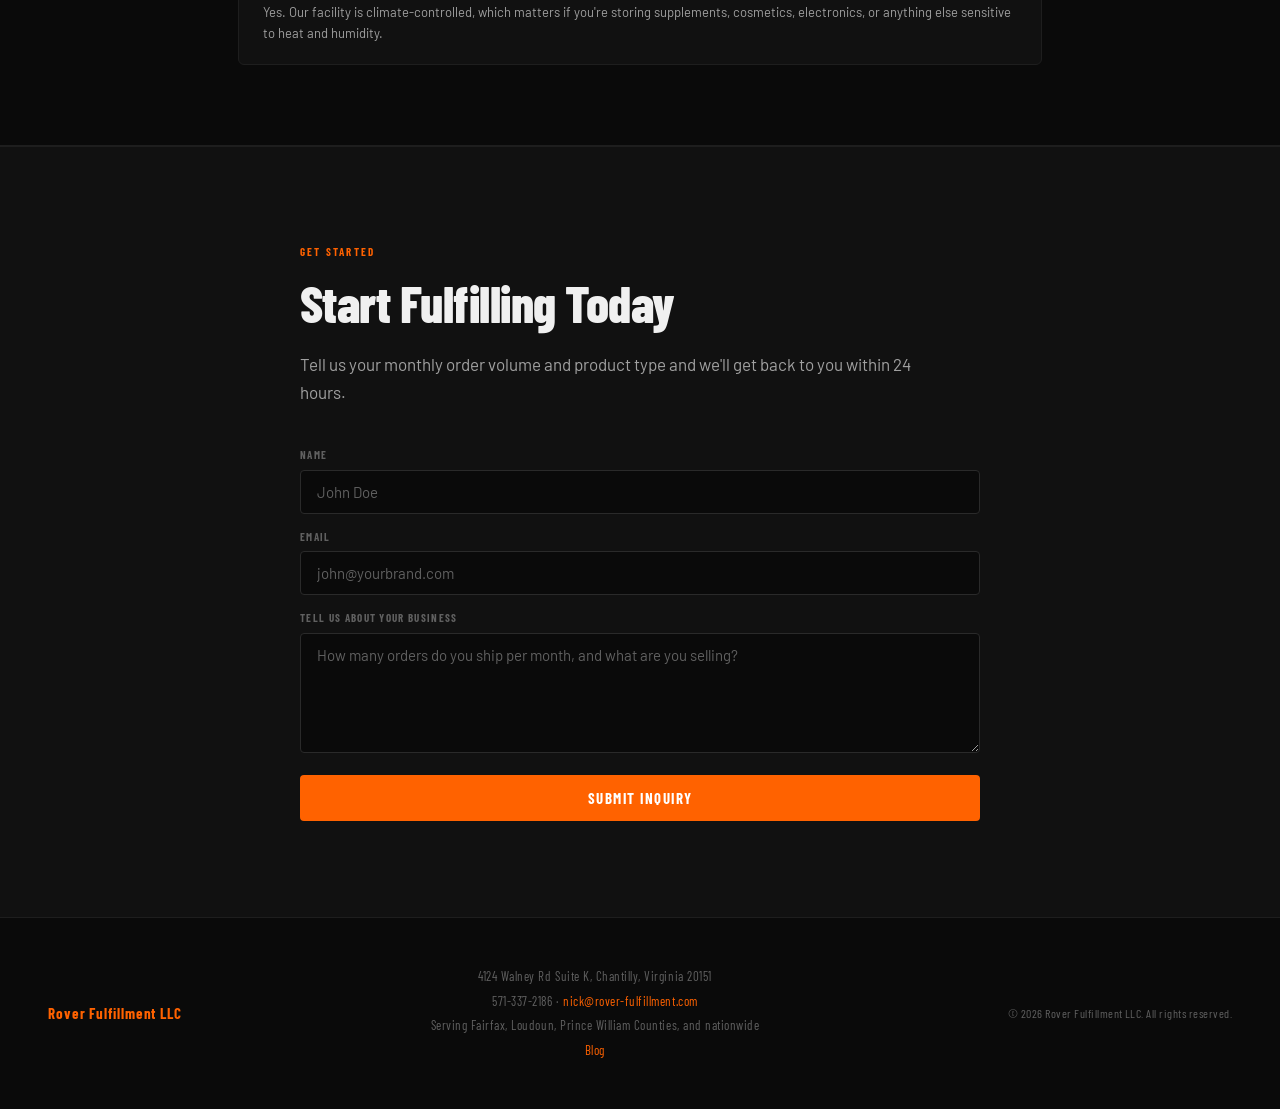
==== commit 002416a6: "Revert volume minimums — back to no minimums The user reversed the 2026-08-25 minimums decision, des" ====
--- a/rover-site/public/index.html
+++ b/rover-site/public/index.html
@@ -16,7 +16,7 @@
 
   <meta name="viewport" content="width=device-width, initial-scale=1.0" />
   <title>Rover Fulfillment — 3PL & Prep Center, Chantilly VA</title>
-  <meta name="description" content="Dedicated FBA, WFS, D2C prep center in Chantilly, Virginia. Built by Amazon sellers with $11M in annual revenue and 20+ years of experience. Serving established brands from 250 orders/month." />
+  <meta name="description" content="Dedicated FBA, WFS, D2C prep center in Chantilly, Virginia. Built by Amazon sellers with $11M in annual revenue and 20+ years of experience. No minimums." />
   <link rel="preconnect" href="https://fonts.googleapis.com" />
   <link rel="preconnect" href="https://fonts.gstatic.com" crossorigin />
   <link href="https://fonts.googleapis.com/css2?family=Barlow+Condensed:wght@300;400;500;600;700;800;900&family=Barlow:wght@300;400;500;600&display=swap" rel="stylesheet" />
@@ -771,7 +771,7 @@
     </p>
     <div class="hero-badges">
       <div class="hero-badge"><span class="hero-badge-dot"></span>Climate-Controlled Facility</div>
-      <div class="hero-badge"><span class="hero-badge-dot"></span>250+ Orders/Month</div>
+      <div class="hero-badge"><span class="hero-badge-dot"></span>No Minimums</div>
       <div class="hero-badge"><span class="hero-badge-dot"></span>Quality Guaranteed</div>
       <div class="hero-badge"><span class="hero-badge-dot"></span>24hr Response</div>
     </div>
@@ -797,8 +797,8 @@
       <span class="stat-label">Order Turnaround</span>
     </div>
     <div class="stat-item">
-      <span class="stat-num">250</span>
-      <span class="stat-label">Min. Orders Per Month</span>
+      <span class="stat-num">$0</span>
+      <span class="stat-label">Minimum Requirements</span>
     </div>
   </div>
 
@@ -1001,37 +1001,10 @@
         <div class="pricing-desc">Custom inserts, boxes, and branded materials. Contact us for a quote.</div>
       </div>
     </div>
-    <div class="pricing-note">Built for established brands shipping 250+ orders per month.</div>
+    <div class="pricing-note">No minimums — we work with brands at every stage of growth.</div>
   </section>
 
   <div class="full-divider"></div>
-
-  <!-- Who We Work With -->
-  <div class="services-section" id="minimums">
-    <div class="services-inner">
-      <div class="section-eyebrow">Who We Work With</div>
-      <h2 class="section-title">Volume minimums,<br>stated up front.</h2>
-      <p class="section-body">
-        We're a dedicated prep center, not a self-serve warehouse. Every account gets hands-on attention from the people actually packing the boxes — and that only works when we're focused on brands with real, consistent volume.
-        <br><br>
-        For D2C and Shopify fulfillment that means at least 250 orders per month. For FBA and Walmart WFS prep it's 250 units per shipment. If you're below that today but growing quickly, tell us where you expect to be — we'd rather have the conversation early than turn away a brand that's about to take off.
-      </p>
-      <div class="services-grid" style="grid-template-columns: repeat(3, 1fr);">
-        <div class="service-item">
-          <span class="service-num">D2C / Shopify</span>
-          <span class="service-name">250+ orders per month</span>
-        </div>
-        <div class="service-item">
-          <span class="service-num">FBA &amp; Walmart WFS</span>
-          <span class="service-name">250+ units per shipment</span>
-        </div>
-        <div class="service-item">
-          <span class="service-num">Storage Only</span>
-          <span class="service-name">Quoted per pallet or box</span>
-        </div>
-      </div>
-    </div>
-  </div>
 
   <!-- About -->
   <section id="about">
@@ -1072,8 +1045,8 @@
     <h2 class="section-title">Common questions,<br>straight answers.</h2>
     <div style="margin-top: 40px; display: flex; flex-direction: column; gap: 16px;">
       <div class="what-card" style="flex-direction: column; align-items: flex-start; gap: 8px;">
-        <h3 style="font-family: 'Barlow Condensed', sans-serif; font-size: 16px; font-weight: 700; letter-spacing: 0.04em; color: var(--text);">Is there a minimum volume?</h3>
-        <p style="font-size: 13px; color: var(--text-sub); line-height: 1.6;">Yes. D2C and Shopify fulfillment starts at 250 orders per month. FBA and Walmart WFS prep starts at 250 units per shipment. Storage-only accounts are quoted per pallet or box. If you're close to those numbers and growing, get in touch anyway.</p>
+        <h3 style="font-family: 'Barlow Condensed', sans-serif; font-size: 16px; font-weight: 700; letter-spacing: 0.04em; color: var(--text);">Is there a minimum shipment size?</h3>
+        <p style="font-size: 13px; color: var(--text-sub); line-height: 1.6;">No minimums — ever. We work with brands at every stage, whether you're sending 10 units or 10,000.</p>
       </div>
       <div class="what-card" style="flex-direction: column; align-items: flex-start; gap: 8px;">
         <h3 style="font-family: 'Barlow Condensed', sans-serif; font-size: 16px; font-weight: 700; letter-spacing: 0.04em; color: var(--text);">How fast do you process orders?</h3>
@@ -1109,7 +1082,7 @@
     <div class="contact-inner">
       <div class="section-eyebrow">Get Started</div>
       <h2 class="section-title">Start Fulfilling Today</h2>
-      <p class="section-body">Tell us your monthly order volume and product type and we'll get back to you within 24 hours. D2C fulfillment starts at 250 orders per month.</p>
+      <p class="section-body">Tell us your monthly order volume and product type and we'll get back to you within 24 hours.</p>
 
       <form class="contact-form" id="contactForm">
         <div class="form-field">
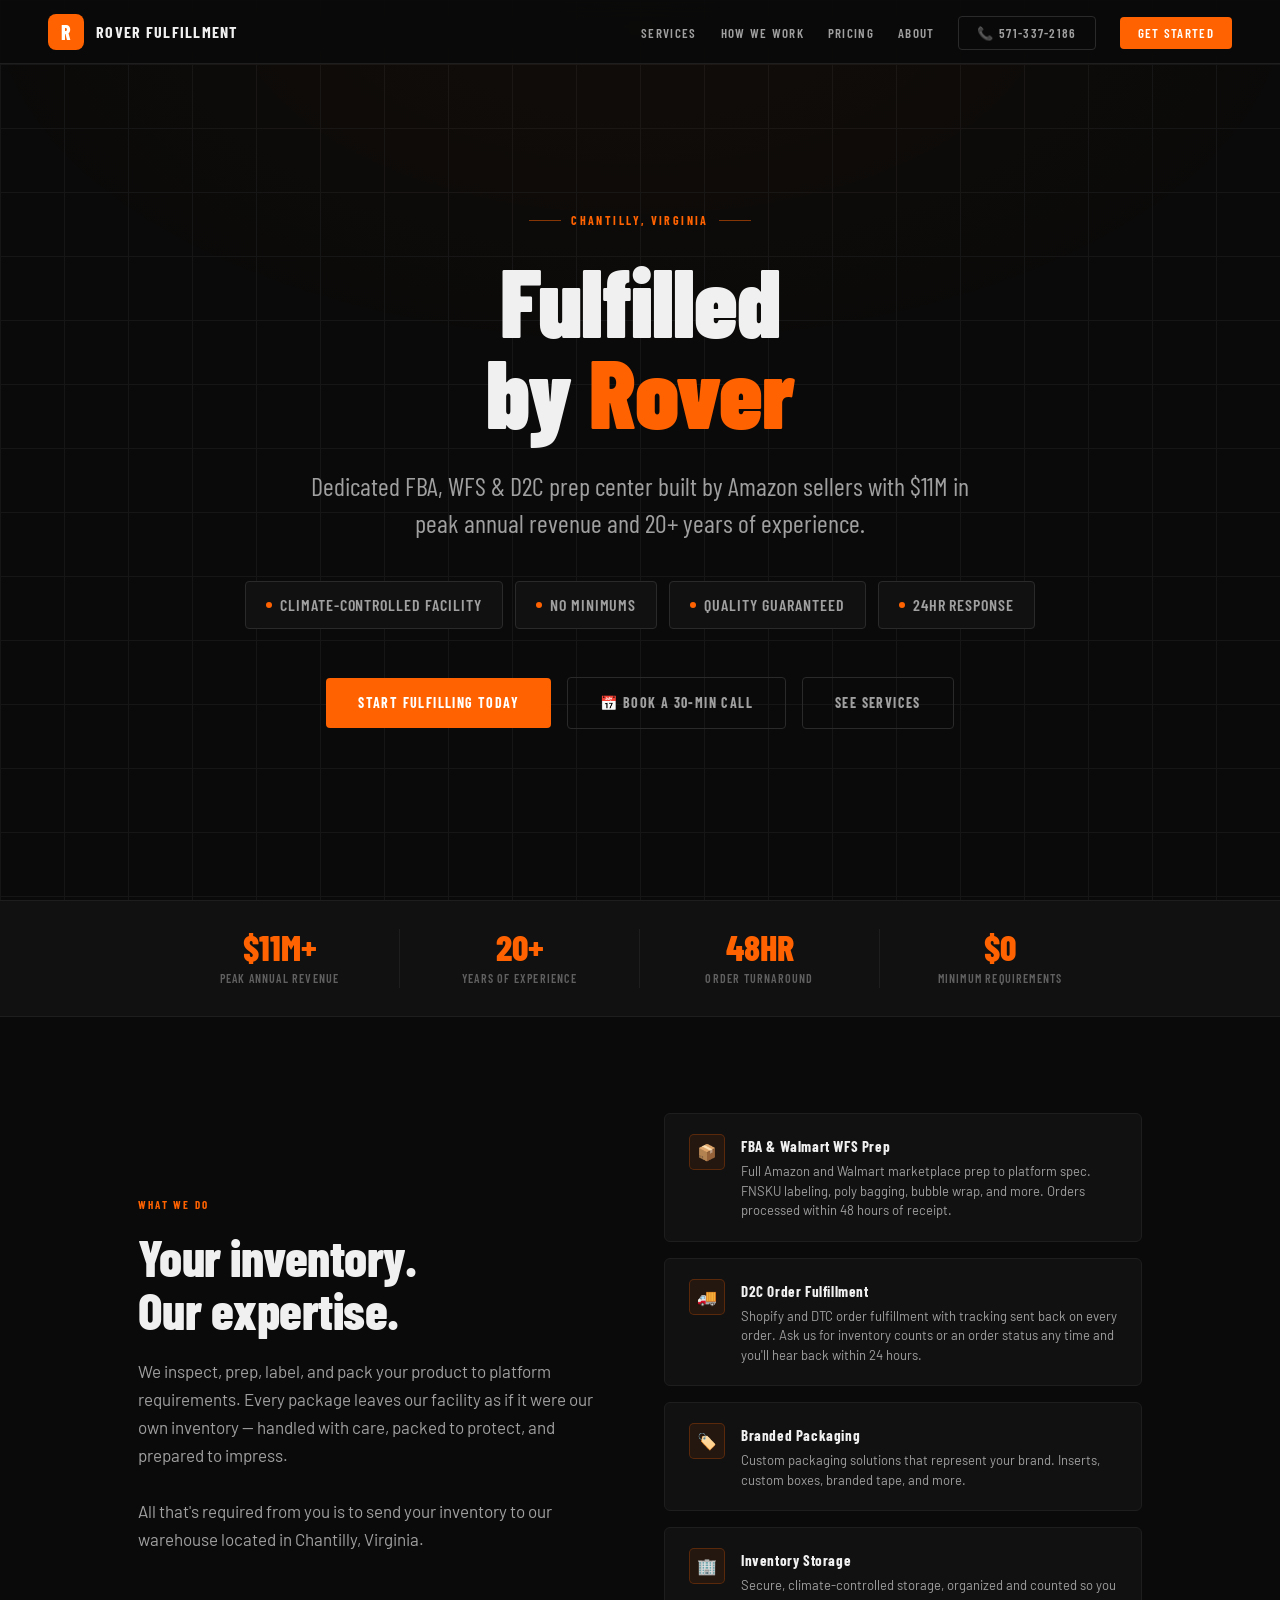
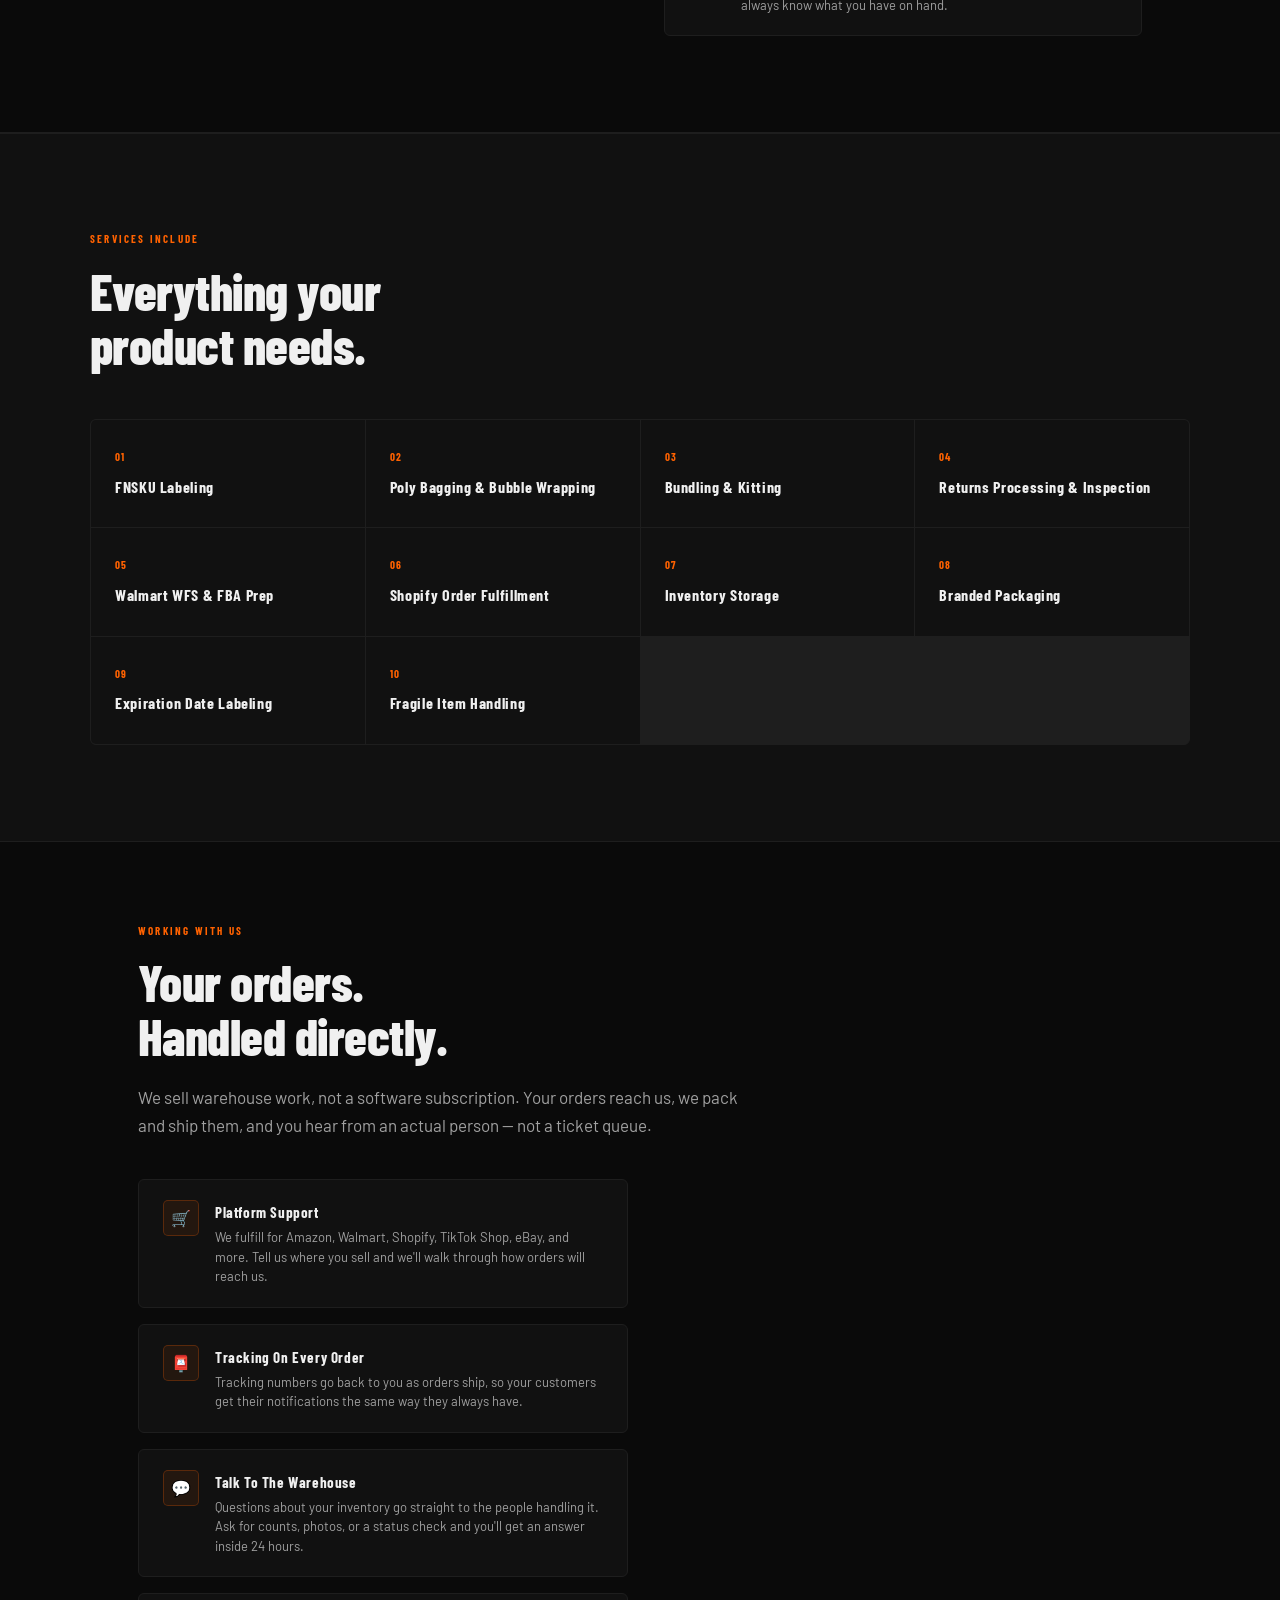
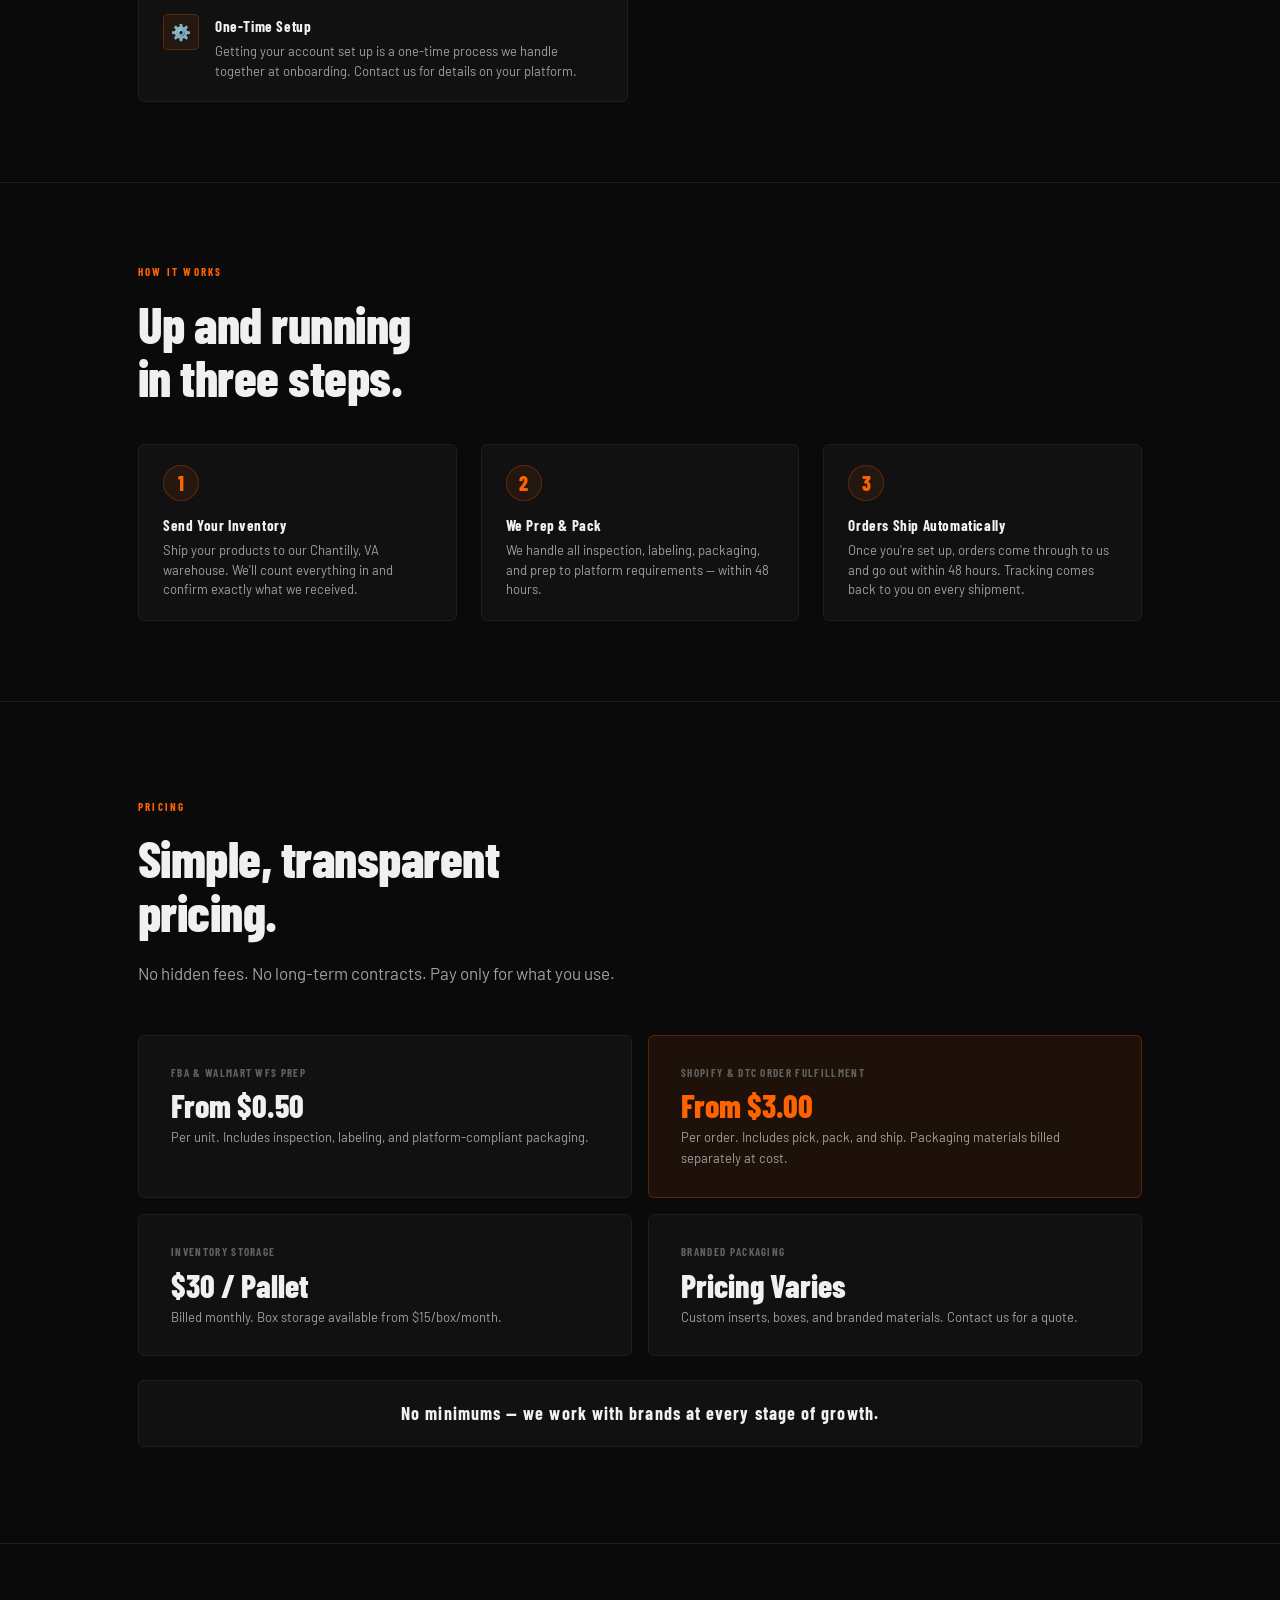
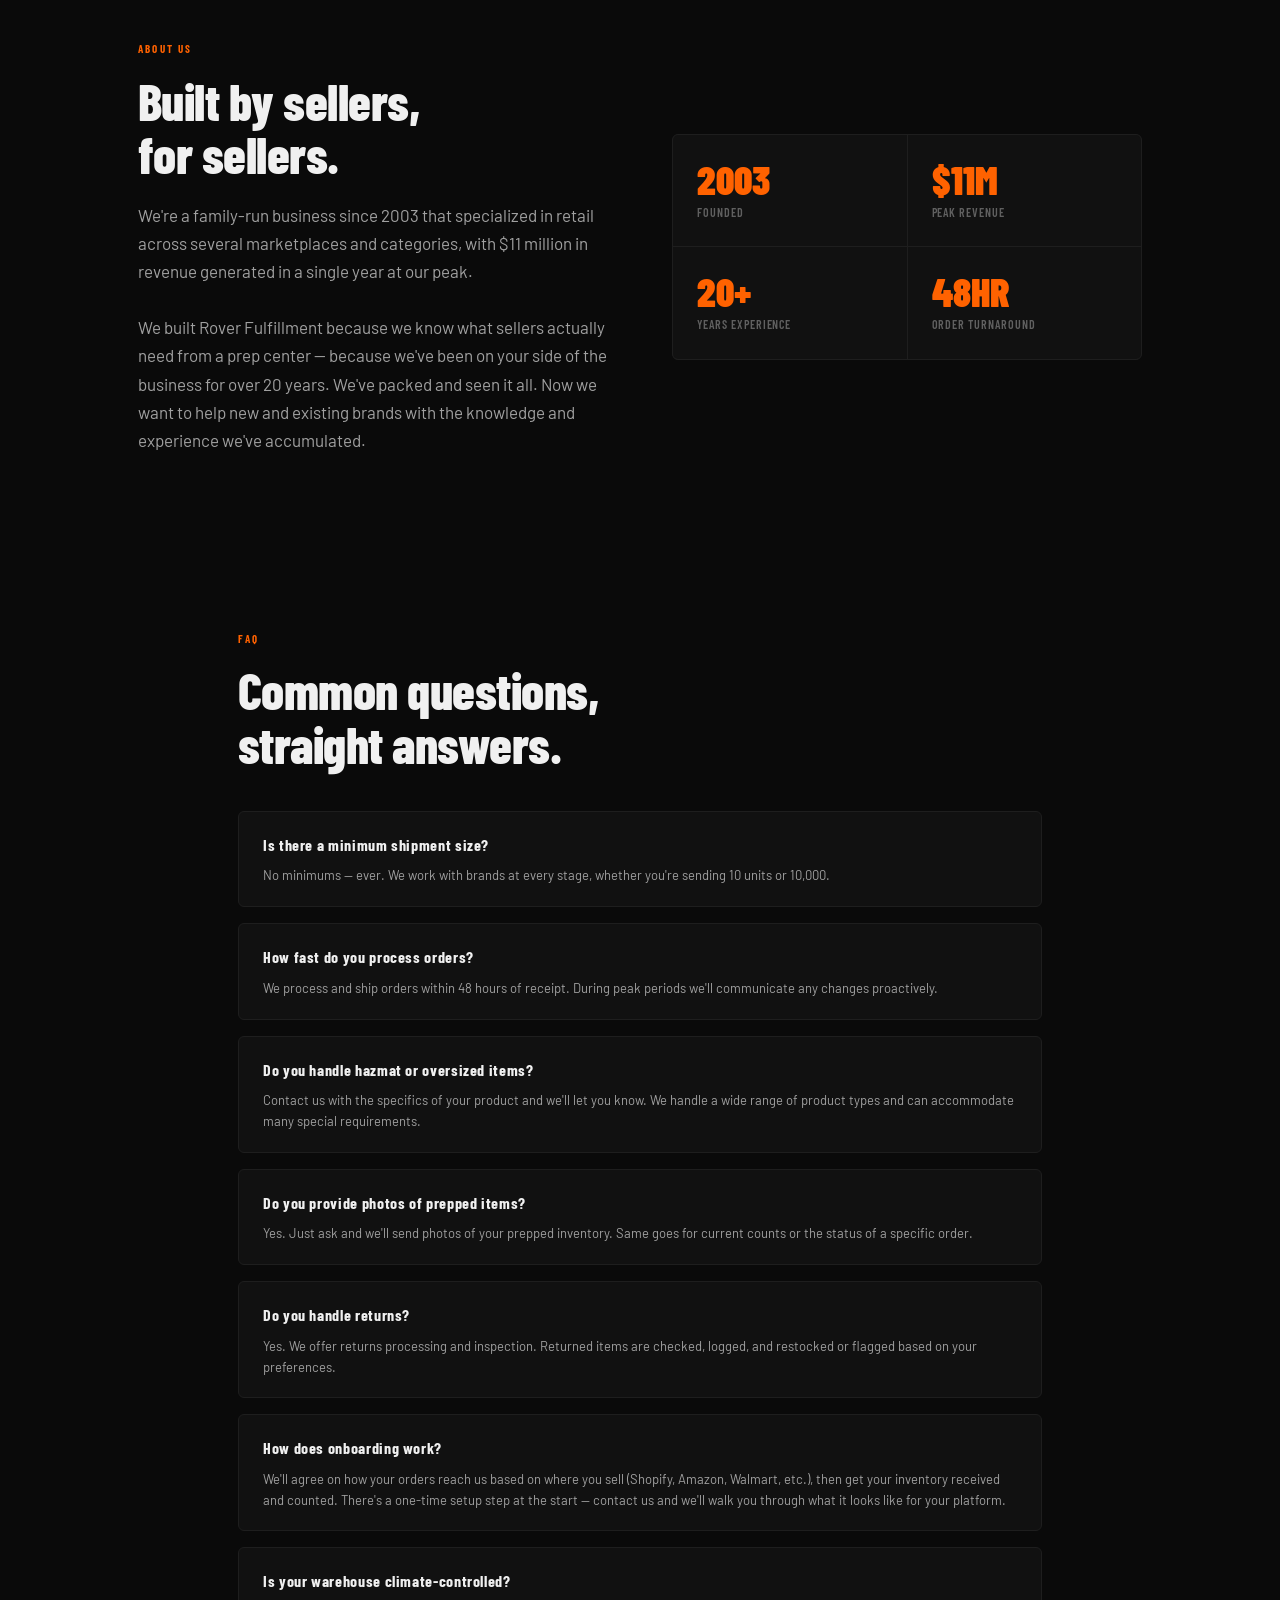
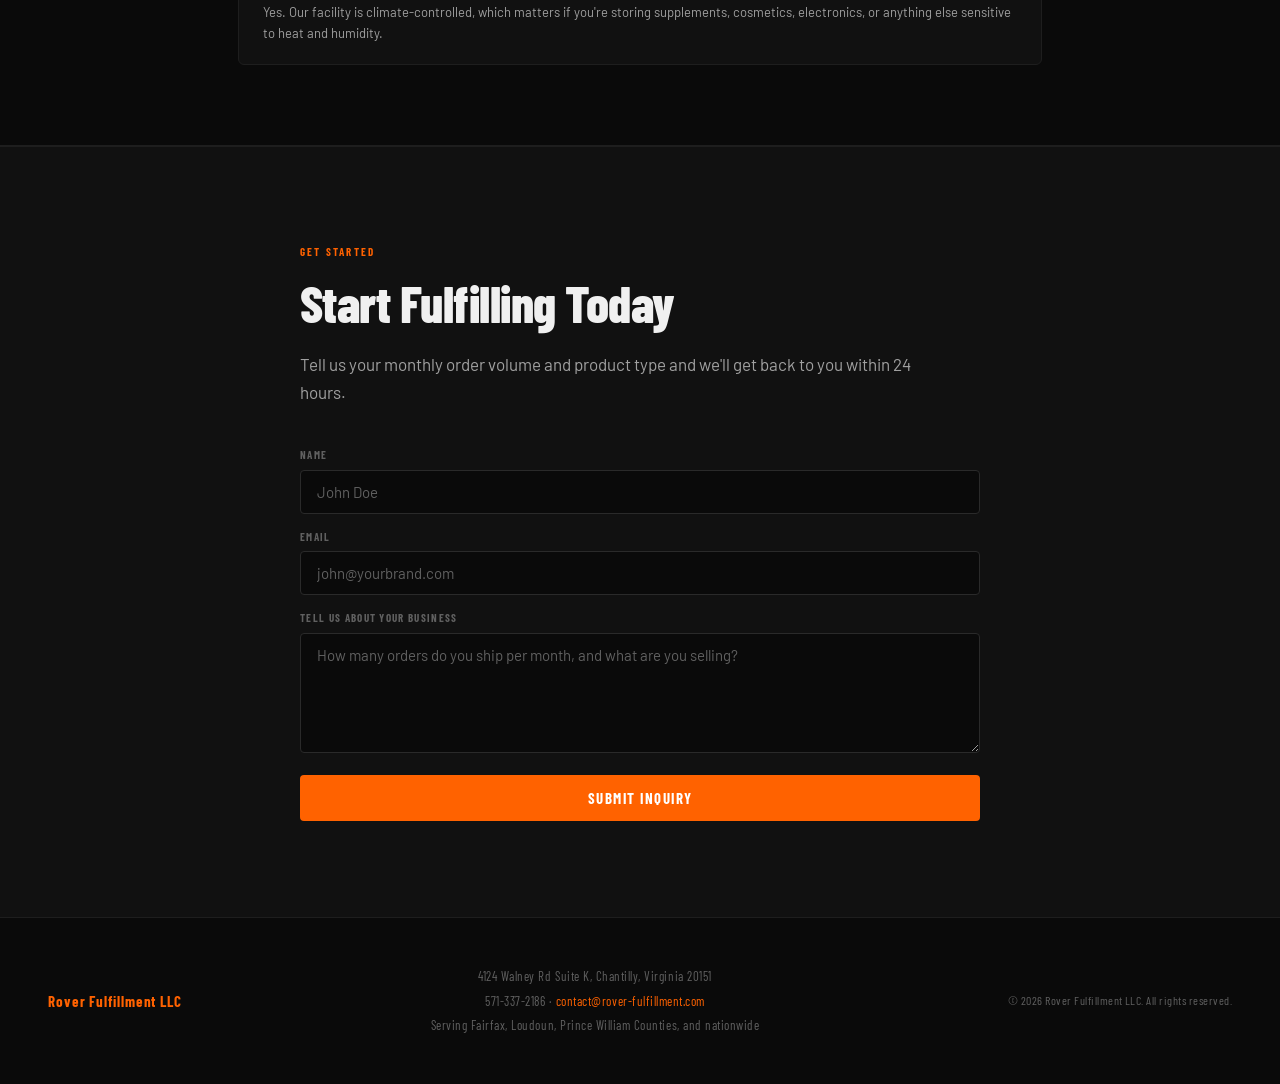
==== commit 1b5ca6cf: "Delete blog, switch contact address to contact@ The two blog posts published 12 separate rate-card f" ====
--- a/rover-site/public/index.html
+++ b/rover-site/public/index.html
@@ -755,7 +755,6 @@
       <li><a href="#services">Services</a></li>
       <li><a href="#integrations">How We Work</a></li>
       <li><a href="#pricing">Pricing</a></li>
-      <li><a href="/blog/">Blog</a></li>
       <li><a href="#about">About</a></li>
       <li><a href="tel:5713372186" class="nav-cta" style="background: transparent !important; border: 1px solid var(--border-2); color: var(--text-sub) !important;">📞 571-337-2186</a></li>
       <li><a href="#contact" class="nav-cta">Get Started</a></li>
@@ -1110,9 +1109,8 @@
     <span class="footer-brand">Rover Fulfillment LLC</span>
     <div class="footer-info">
       <span class="footer-addr">4124 Walney Rd Suite K, Chantilly, Virginia 20151</span>
-      <span class="footer-addr">571-337-2186 · <a href="mailto:nick@rover-fulfillment.com">nick@rover-fulfillment.com</a></span>
+      <span class="footer-addr">571-337-2186 · <a href="mailto:contact@rover-fulfillment.com">contact@rover-fulfillment.com</a></span>
       <span class="footer-addr">Serving Fairfax, Loudoun, Prince William Counties, and nationwide</span>
-      <span class="footer-addr"><a href="/blog/">Blog</a></span>
     </div>
     <span class="footer-copy">© 2026 Rover Fulfillment LLC. All rights reserved.</span>
   </footer>
@@ -1159,12 +1157,12 @@
         } else {
           btn.textContent = 'Submit Inquiry'
           btn.disabled = false
-          alert('Something went wrong. Please email nick@rover-fulfillment.com directly.')
+          alert('Something went wrong. Please email contact@rover-fulfillment.com directly.')
         }
       } catch (err) {
         btn.textContent = 'Submit Inquiry'
         btn.disabled = false
-        alert('Something went wrong. Please email nick@rover-fulfillment.com directly.')
+        alert('Something went wrong. Please email contact@rover-fulfillment.com directly.')
       }
     })
   </script>
